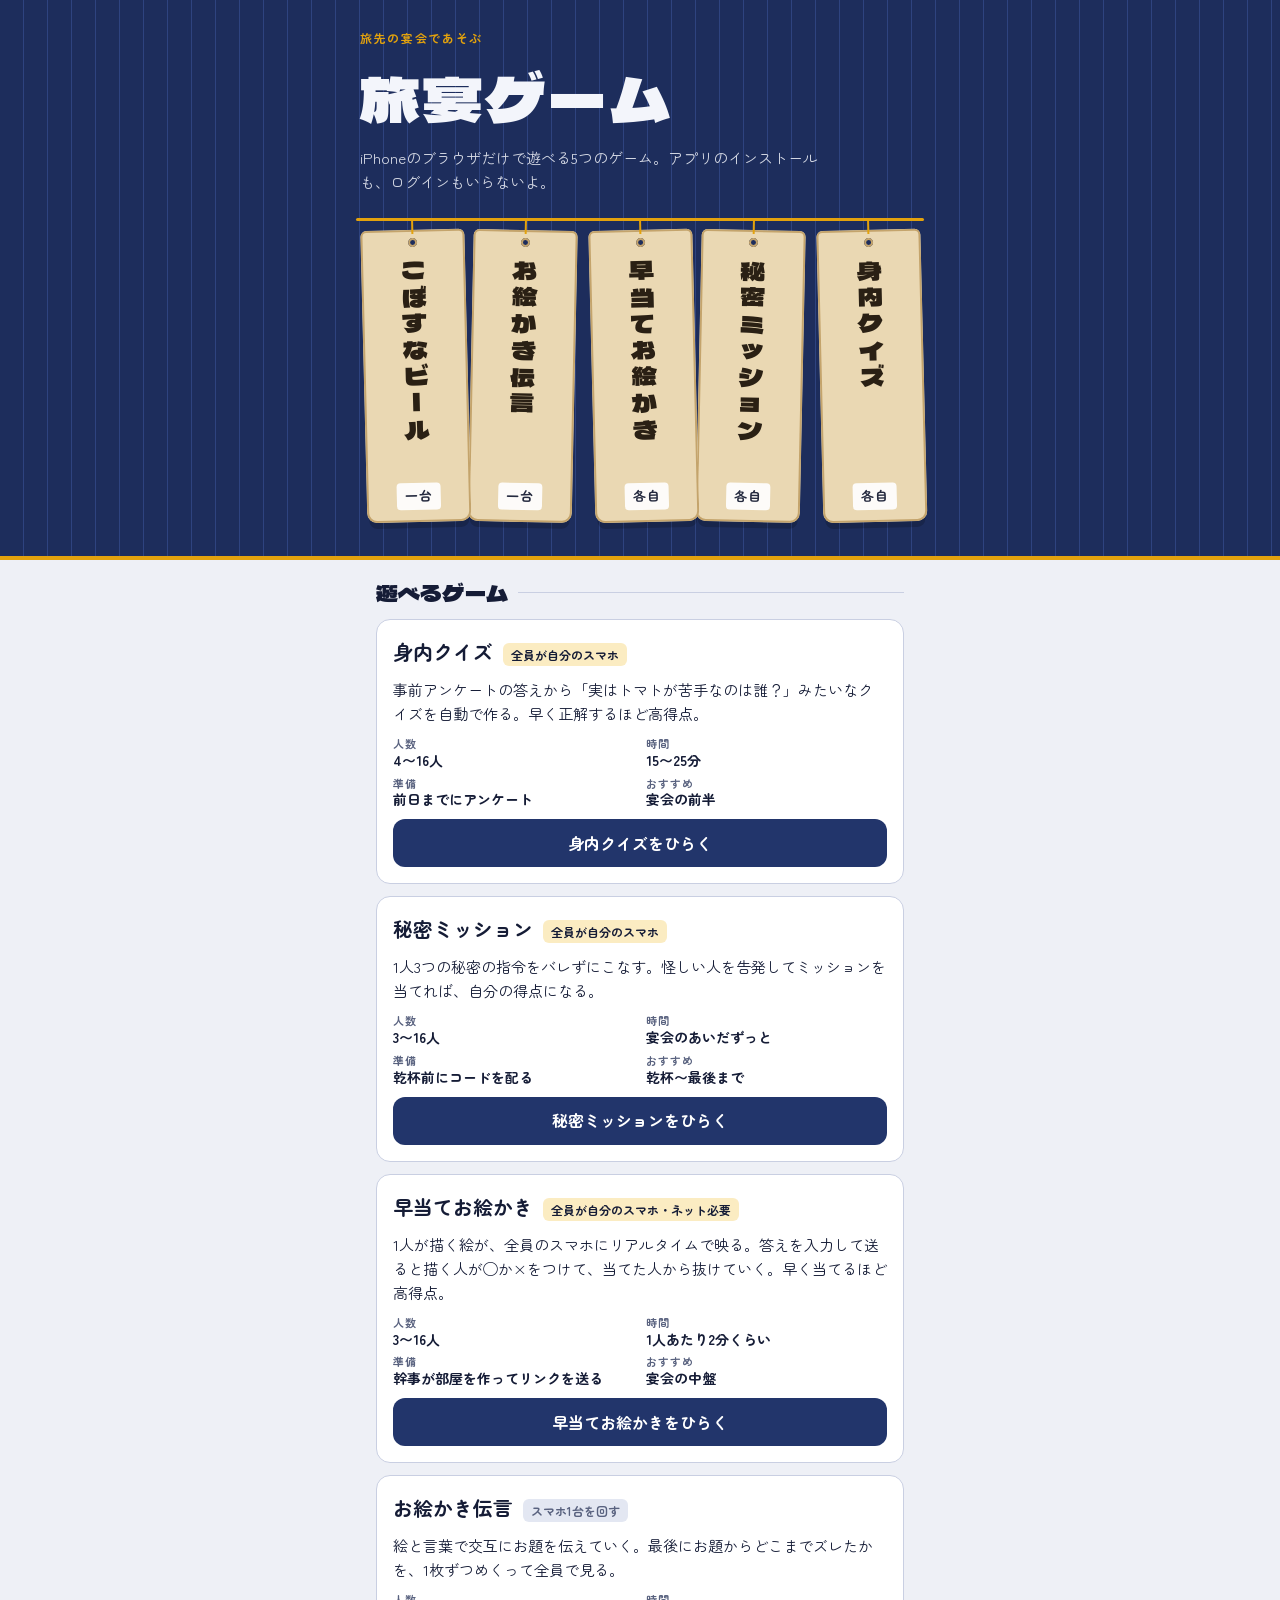
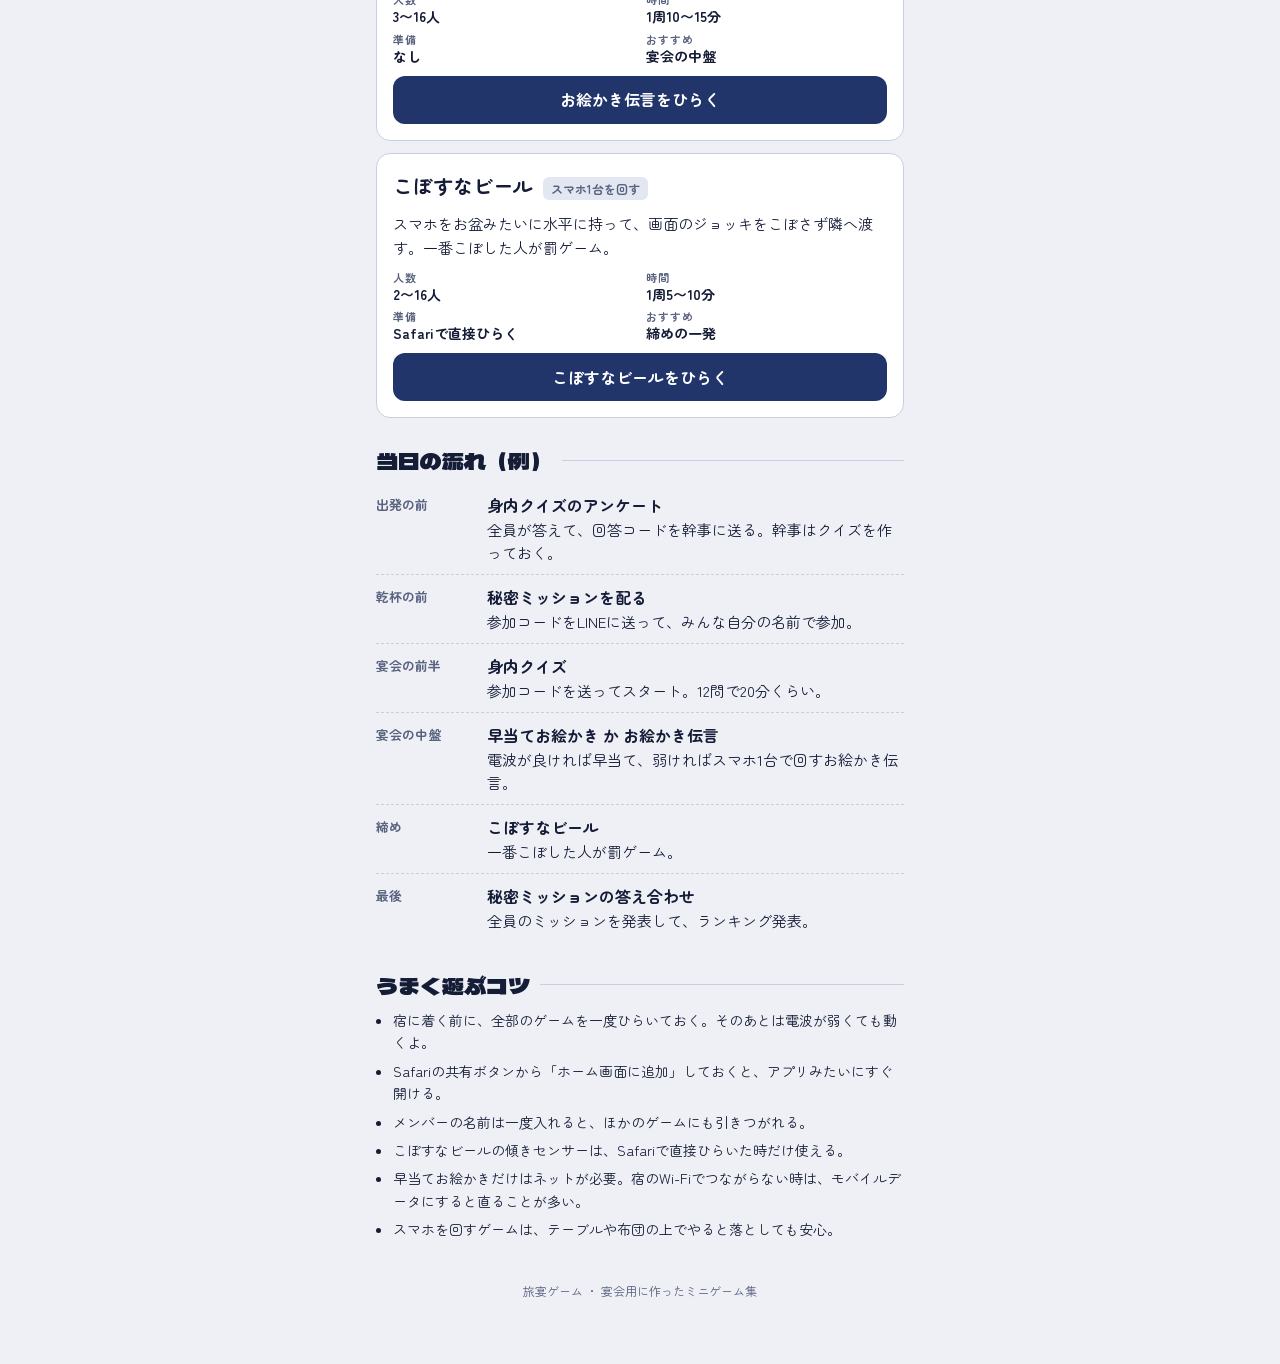
==== index.html @ b851394b "旅宴ゲーム 旅先の宴会で遊ぶ、iPhoneのブラウザだけで動く5つのゲーム。  Co-Authored-By: Claude Opus 5.5 <noreply@anthropic.com> Clau" ====
<!doctype html>
<html lang="ja">
<head>
<meta charset="utf-8">
<meta name="viewport" content="width=device-width,initial-scale=1,viewport-fit=cover">
<meta name="apple-mobile-web-app-capable" content="yes">
<meta name="apple-mobile-web-app-title" content="旅宴ゲーム">
<meta name="theme-color" content="#1d2d5c">
<title>旅宴ゲーム</title>
<meta name="claude:viewport-fit-sides" content="cover">
<link rel="preconnect" href="https://fonts.googleapis.com">
<link rel="preconnect" href="https://fonts.gstatic.com" crossorigin>
<link rel="stylesheet" href="https://fonts.googleapis.com/css2?family=Dela+Gothic+One&family=Zen+Maru+Gothic:wght@500;700&display=swap">
<style>
/* 旅宴ゲーム 共通スタイル
   旅館の夜：藍の浴衣 × 生ビールの金 × 木札。
   レイアウト：上に細いヘッダー、中央にゲーム、下に親指で押せる大きな操作ボタン */
:root{
  --bg:#eef0f6;
  --surface:#ffffff;
  --surface-2:#e3e7f2;
  --fg:#151c36;
  --muted:#59627f;
  --line:#c9cfe2;
  --ai:#22356b;
  --on-ai:#ffffff;
  --gold:#e3a20d;
  --gold-soft:#fbecc2;
  --on-gold:#2b1d00;
  --wood:#ead8b3;
  --wood-edge:#c4a46c;
  --on-wood:#2a2014;
  --primary:#22356b;
  --on-primary:#ffffff;
  --good:#17804f;
  --good-soft:#d9f2e5;
  --bad:#c3352b;
  --bad-soft:#fbe1de;
  --head-bg:#1d2d5c;
  --head-fg:#f3f5fb;
  --scrim:rgba(13,20,48,.55);
  --paper:#ffffff;
  --shadow:0 1px 2px rgba(21,28,54,.08),0 8px 24px rgba(21,28,54,.08);
  --f-display:"Dela Gothic One","Hiragino Maru Gothic ProN","Hiragino Sans","Noto Sans JP","Noto Sans CJK JP",sans-serif;
  --f-body:"Hiragino Maru Gothic ProN","Zen Maru Gothic","Hiragino Sans","Noto Sans JP","Noto Sans CJK JP",system-ui,sans-serif;
  --r:14px;
}
@media (prefers-color-scheme: dark){
  :root:not([data-theme="light"]){
    --bg:#0d1430;--surface:#162047;--surface-2:#1f2b5a;--fg:#eef1fb;--muted:#a2abc9;--line:#2e3c74;
    --ai:#9db1f0;--on-ai:#0b1230;--gold:#f4bb2a;--gold-soft:#3b300f;--on-gold:#1f1500;
    --wood:#3d3323;--wood-edge:#6a5534;--on-wood:#f4e7cc;--primary:#9db1f0;--on-primary:#0b1230;
    --good:#43c98e;--good-soft:#123a2a;--bad:#ff7466;--bad-soft:#47201d;--head-bg:#0a1026;--head-fg:#eef1fb;
    --scrim:rgba(0,0,0,.6);--paper:#ffffff;--shadow:none;color-scheme:dark;
  }
}
:root[data-theme="dark"]{
  --bg:#0d1430;--surface:#162047;--surface-2:#1f2b5a;--fg:#eef1fb;--muted:#a2abc9;--line:#2e3c74;
  --ai:#9db1f0;--on-ai:#0b1230;--gold:#f4bb2a;--gold-soft:#3b300f;--on-gold:#1f1500;
  --wood:#3d3323;--wood-edge:#6a5534;--on-wood:#f4e7cc;--primary:#9db1f0;--on-primary:#0b1230;
  --good:#43c98e;--good-soft:#123a2a;--bad:#ff7466;--bad-soft:#47201d;--head-bg:#0a1026;--head-fg:#eef1fb;
  --scrim:rgba(0,0,0,.6);--paper:#ffffff;--shadow:none;color-scheme:dark;
}
*,*::before,*::after{box-sizing:border-box}
html{height:100%;padding-top:env(safe-area-inset-top,0px);padding-bottom:env(safe-area-inset-bottom,0px);-webkit-text-size-adjust:100%}
body{margin:0;min-height:100%;background:var(--bg);color:var(--fg);font-family:var(--f-body);font-size:16px;line-height:1.6;-webkit-tap-highlight-color:transparent}
body::before{content:"";position:fixed;inset:0 0 auto;height:env(safe-area-inset-top,0px);z-index:30;background:var(--head-bg)}
[hidden]{display:none!important}
img{max-width:100%}
button,input,select,textarea{font:inherit;color:inherit}
button{cursor:pointer;touch-action:manipulation}
:focus-visible{outline:3px solid var(--gold);outline-offset:2px}

/* ヘッダー */
.bar{position:sticky;top:env(safe-area-inset-top,0px);z-index:20;display:flex;align-items:center;gap:8px;min-height:52px;background:var(--head-bg);color:var(--head-fg);padding-left:max(12px,env(safe-area-inset-left,0px));padding-right:max(12px,env(safe-area-inset-right,0px));border-bottom:3px solid var(--gold)}
.bar-title{flex:1;margin:0;font-family:var(--f-display);font-weight:400;font-size:19px;letter-spacing:.04em;line-height:1.2;text-align:center;white-space:nowrap;overflow:hidden;text-overflow:ellipsis}
.bar-back,.bar-btn{flex:0 0 auto;min-width:64px;min-height:36px;display:inline-flex;align-items:center;justify-content:center;padding:4px 10px;border-radius:999px;border:1px solid rgba(255,255,255,.28);background:transparent;color:var(--head-fg);font-size:13px;text-decoration:none}
.bar-back::before{content:"";width:8px;height:8px;border-left:2px solid currentColor;border-bottom:2px solid currentColor;transform:rotate(45deg);margin-right:6px}

/* 本体 */
.wrap{max-width:560px;margin:0 auto;padding-left:max(16px,env(safe-area-inset-left,0px));padding-right:max(16px,env(safe-area-inset-right,0px));padding-block:18px 40px}
.screen{display:flex;flex-direction:column;gap:16px}
.fill-app{height:100%;display:flex;flex-direction:column}
.fill-app .wrap{flex:1;min-height:0;width:100%;display:flex;flex-direction:column}
.fill-app .screen.fill{flex:1;min-height:0}

.eyebrow{margin:0;font-size:12px;letter-spacing:.14em;color:var(--muted);font-weight:700}
.h2{margin:0;font-family:var(--f-display);font-weight:400;font-size:24px;line-height:1.3;text-wrap:balance}
.h3{margin:0;font-size:17px;font-weight:700;line-height:1.4}
.lead{margin:0;color:var(--muted);font-size:15px}
.muted{color:var(--muted)}
.small{font-size:13px}
.center{text-align:center}
.num{font-variant-numeric:tabular-nums}
.stack{display:flex;flex-direction:column;gap:10px}
.row{display:flex;gap:10px;align-items:center;flex-wrap:wrap}
.row > *{min-width:0}
.spacer{flex:1}

.panel{background:var(--surface);border:1px solid var(--line);border-radius:var(--r);padding:16px;display:flex;flex-direction:column;gap:12px}
.panel-title{margin:0;font-size:14px;font-weight:700;color:var(--muted);letter-spacing:.06em}

/* ボタン */
.btn{display:inline-flex;align-items:center;justify-content:center;gap:8px;min-height:48px;padding:10px 18px;border-radius:12px;border:1px solid var(--line);background:var(--surface);color:var(--fg);font-weight:700;font-size:16px;line-height:1.3;text-align:center;text-decoration:none;user-select:none;-webkit-user-select:none;transition:transform .08s ease,filter .15s ease}
.btn:active{transform:scale(.98)}
.btn:disabled{opacity:.45;pointer-events:none}
.btn.primary{background:var(--primary);color:var(--on-primary);border-color:transparent}
.btn.gold{background:var(--gold);color:var(--on-gold);border-color:transparent}
.btn.danger{background:var(--bad);color:#fff;border-color:transparent}
.btn.ghost{background:transparent}
.btn.big{width:100%;min-height:60px;font-size:18px;border-radius:16px}
.btn.wide{width:100%}
.btn.sm{min-height:36px;padding:6px 12px;font-size:14px;border-radius:10px}
.actions{display:flex;flex-direction:column;gap:10px}

/* 入力 */
.field{display:flex;flex-direction:column;gap:6px}
.field > label,.label{font-size:14px;font-weight:700}
.input,.textarea{width:100%;min-height:48px;padding:10px 12px;border-radius:12px;border:1px solid var(--line);background:var(--surface);font-size:17px;line-height:1.5}
.textarea{min-height:110px;resize:vertical;font-size:15px;word-break:break-all}
.input:focus,.textarea:focus{border-color:var(--ai);outline:none;box-shadow:0 0 0 3px color-mix(in srgb,var(--ai) 25%,transparent)}
.hint{margin:0;font-size:13px;color:var(--muted)}

/* セグメント */
.seg{display:flex;flex-wrap:wrap;gap:6px}
.seg button{flex:1 1 auto;min-height:42px;padding:6px 12px;border-radius:10px;border:1px solid var(--line);background:var(--surface);font-size:15px;font-weight:700;color:var(--muted)}
.seg button[aria-pressed="true"]{background:var(--ai);border-color:var(--ai);color:var(--on-ai)}

/* 人数ステッパー */
.stepper{display:inline-flex;align-items:center;border:1px solid var(--line);border-radius:12px;overflow:hidden;background:var(--surface)}
.stepper button{width:48px;height:44px;border:0;background:transparent;font-size:22px;font-weight:700}
.stepper output{min-width:56px;text-align:center;font-size:20px;font-weight:700;font-variant-numeric:tabular-nums}
.names{display:grid;grid-template-columns:repeat(2,minmax(0,1fr));gap:8px}
.name-in{min-width:0;display:flex;align-items:center;gap:6px;border:1px solid var(--line);border-radius:10px;background:var(--surface);padding-left:10px}
.name-in span{font-size:12px;color:var(--muted);font-variant-numeric:tabular-nums;min-width:1.4em}
.name-in input{flex:1;min-width:0;width:100%;border:0;background:transparent;min-height:42px;font-size:16px;padding:4px 8px 4px 0}
.name-in input:focus{outline:none}
.name-in:focus-within{border-color:var(--ai)}

/* ピル・バッジ */
.pill{display:inline-flex;align-items:center;gap:6px;padding:4px 12px;border-radius:999px;background:var(--surface-2);font-size:14px;font-weight:700;font-variant-numeric:tabular-nums}
.pill.gold{background:var(--gold);color:var(--on-gold)}
.pill.warn{background:var(--bad);color:#fff}
.tag{display:inline-block;padding:2px 8px;border-radius:6px;background:var(--gold-soft);color:var(--fg);font-size:12px;font-weight:700}

/* 大きな名前表示 */
.big-name{font-family:var(--f-display);font-weight:400;font-size:clamp(34px,11vw,52px);line-height:1.2;text-align:center;word-break:break-all;margin:0}

/* モーダル */
.modal{position:fixed;inset:0;z-index:50;background:var(--scrim);display:flex;align-items:flex-end;justify-content:center;padding:16px;padding-bottom:max(16px,env(safe-area-inset-bottom,0px))}
.modal-card{width:100%;max-width:520px;max-height:85vh;overflow:auto;background:var(--surface);color:var(--fg);border-radius:18px;padding:20px;display:flex;flex-direction:column;gap:14px;animation:rise .18s ease-out}
.modal-msg{margin:0;font-size:17px;line-height:1.6;white-space:pre-wrap}
.modal-actions{display:flex;gap:10px}
.modal-actions .btn{flex:1}
.rules h3{margin:8px 0 0;font-size:16px}
.rules p,.rules ul,.rules ol{margin:0;font-size:15px}
.rules ul,.rules ol{padding-left:1.3em}
.rules li+li{margin-top:4px}
@keyframes rise{from{transform:translateY(16px);opacity:.4}to{transform:none;opacity:1}}

/* トースト */
.toast{position:fixed;left:50%;bottom:calc(20px + env(safe-area-inset-bottom,0px));transform:translate(-50%,20px);z-index:60;max-width:calc(100% - 32px);padding:10px 16px;border-radius:12px;background:var(--fg);color:var(--bg);font-size:14px;font-weight:700;opacity:0;pointer-events:none;transition:opacity .2s,transform .2s;text-align:center}
.toast.show{opacity:1;transform:translate(-50%,0)}

/* コード表示 */
.code-box{font-family:ui-monospace,Menlo,monospace;font-size:12px;line-height:1.4;min-height:84px;max-height:140px;word-break:break-all}

@media (prefers-reduced-motion: reduce){
  *,*::before,*::after{animation-duration:.01ms!important;transition-duration:.01ms!important}
}

/* トップ：店の壁に木札のお品書きが下がっている構成 */
:root{--board:#1d2d5c;--board-line:#2e437f;--string:#e3a20d}
@media (prefers-color-scheme: dark){:root:not([data-theme="light"]){--board:#0a1026;--board-line:#1c2a5a;--string:#f4bb2a}}
:root[data-theme="dark"]{--board:#0a1026;--board-line:#1c2a5a;--string:#f4bb2a}
.m0{margin:0}
.board{background:var(--board);color:var(--head-fg);padding-left:max(16px,env(safe-area-inset-left,0px));padding-right:max(16px,env(safe-area-inset-right,0px));padding-block:28px 34px;border-bottom:4px solid var(--gold);background-image:repeating-linear-gradient(90deg,transparent 0 23px,var(--board-line) 23px 24px)}
.board-inner{max-width:560px;margin:0 auto;display:flex;flex-direction:column;gap:18px}
.board .eyebrow{color:var(--gold);margin:0}
.title{margin:0;font-family:var(--f-display);font-weight:400;font-size:clamp(40px,13vw,60px);line-height:1.05;letter-spacing:.04em}
.board .lead{color:var(--head-fg);opacity:.86;max-width:32em}
.menu{position:relative;display:flex;flex-direction:row-reverse;gap:10px;justify-content:space-between;padding-top:18px}
.menu::before{content:"";position:absolute;left:-4px;right:-4px;top:6px;height:3px;border-radius:2px;background:var(--string)}
.fuda{position:relative;flex:1 1 0;min-width:0;max-width:110px;height:292px;display:flex;flex-direction:column;align-items:center;gap:10px;padding:28px 4px 12px;border-radius:6px 6px 10px 10px;background:var(--wood);color:var(--on-wood);text-decoration:none;box-shadow:inset 0 0 0 2px var(--wood-edge),0 8px 0 -2px rgba(0,0,0,.18);transform-origin:50% -12px;transition:transform .2s ease}
.fuda::before{content:"";position:absolute;top:-12px;left:50%;width:2px;height:16px;background:var(--string);transform:translateX(-50%)}
.fuda::after{content:"";position:absolute;top:8px;left:50%;width:9px;height:9px;border-radius:50%;background:var(--board);transform:translateX(-50%);box-shadow:inset 0 0 0 2px var(--wood-edge)}
.fuda:nth-child(odd){transform:rotate(-1.4deg)}
.fuda:nth-child(even){transform:rotate(1.2deg)}
.fuda:active{transform:rotate(0) translateY(2px)}
.fuda-name{writing-mode:vertical-rl;text-orientation:mixed;font-family:var(--f-display);font-size:clamp(19px,6vw,25px);line-height:1;letter-spacing:.06em;flex:1;min-height:0;white-space:nowrap}
.fuda-price{flex:0 0 auto;font-size:13px;font-weight:700;letter-spacing:.1em;padding:3px 8px;border-radius:4px;background:var(--surface);color:var(--fg);opacity:.92;white-space:nowrap}
@media (prefers-reduced-motion: reduce){.fuda{transform:none!important}}

.sec{margin:0;font-family:var(--f-display);font-weight:400;font-size:22px;line-height:1.3;display:flex;align-items:center;gap:10px}
.sec::after{content:"";flex:1;height:1px;background:var(--line)}
.games{display:flex;flex-direction:column;gap:12px}
.game{background:var(--surface);border:1px solid var(--line);border-radius:var(--r);padding:16px;display:flex;flex-direction:column;gap:10px}
.game-top{display:flex;align-items:baseline;gap:10px;flex-wrap:wrap}
.game h3{margin:0;font-size:20px;font-weight:700}
.game p{margin:0;font-size:15px;line-height:1.6}
.metas{display:grid;grid-template-columns:repeat(2,minmax(0,1fr));gap:6px 12px;margin:0}
.metas div{display:flex;flex-direction:column;line-height:1.35;min-width:0}
.metas dt{font-size:11px;color:var(--muted);font-weight:700;letter-spacing:.08em}
.metas dd{margin:0;font-size:14px;font-weight:700}
.kind{font-size:12px;font-weight:700;padding:2px 8px;border-radius:6px;background:var(--surface-2);color:var(--muted)}
.kind.each{background:var(--gold-soft);color:var(--fg)}
.flow{list-style:none;margin:0;padding:0;display:flex;flex-direction:column}
.flow li{display:grid;grid-template-columns:6.2em minmax(0,1fr);gap:12px;padding:10px 0;border-bottom:1px dashed var(--line)}
.flow li:last-child{border-bottom:0}
.flow .when{font-size:13px;font-weight:700;color:var(--muted);padding-top:2px}
.flow .what{font-size:15px;line-height:1.55}
.flow .what b{display:block;font-size:16px}
.tips{margin:0;padding-left:1.2em;display:flex;flex-direction:column;gap:6px;font-size:14px;line-height:1.6}
.foot{text-align:center;color:var(--muted);font-size:12px;padding-bottom:12px}
</style>
<style data-gh>body::before{background:var(--board)}</style>
</head>
<body>
<header class="board">
  <div class="board-inner">
    <p class="eyebrow">旅先の宴会であそぶ</p>
    <h1 class="title">旅宴ゲーム</h1>
    <p class="lead m0">iPhoneのブラウザだけで遊べる5つのゲーム。アプリのインストールも、ログインもいらないよ。</p>
    <nav class="menu" aria-label="ゲームのお品書き">
      <a class="fuda" href="quiz.html"><span class="fuda-name">身内クイズ</span><span class="fuda-price">各自</span></a>
      <a class="fuda" href="mission.html"><span class="fuda-name">秘密ミッション</span><span class="fuda-price">各自</span></a>
      <a class="fuda" href="hayaate.html"><span class="fuda-name">早当てお絵かき</span><span class="fuda-price">各自</span></a>
      <a class="fuda" href="oekaki.html"><span class="fuda-name">お絵かき伝言</span><span class="fuda-price">一台</span></a>
      <a class="fuda" href="beer.html"><span class="fuda-name">こぼすなビール</span><span class="fuda-price">一台</span></a>
    </nav>
  </div>
</header>

<main class="wrap">
  <div class="screen" style="gap:28px">
    <section class="stack" style="gap:12px" aria-labelledby="h-games">
      <h2 class="sec" id="h-games">遊べるゲーム</h2>
      <div class="games">
        <article class="game">
          <div class="game-top"><h3>身内クイズ</h3><span class="kind each">全員が自分のスマホ</span></div>
          <p>事前アンケートの答えから「実はトマトが苦手なのは誰？」みたいなクイズを自動で作る。早く正解するほど高得点。</p>
          <dl class="metas"><div><dt>人数</dt><dd>4〜16人</dd></div><div><dt>時間</dt><dd>15〜25分</dd></div><div><dt>準備</dt><dd>前日までにアンケート</dd></div><div><dt>おすすめ</dt><dd>宴会の前半</dd></div></dl>
          <a class="btn primary" href="quiz.html">身内クイズをひらく</a>
        </article>
        <article class="game">
          <div class="game-top"><h3>秘密ミッション</h3><span class="kind each">全員が自分のスマホ</span></div>
          <p>1人3つの秘密の指令をバレずにこなす。怪しい人を告発してミッションを当てれば、自分の得点になる。</p>
          <dl class="metas"><div><dt>人数</dt><dd>3〜16人</dd></div><div><dt>時間</dt><dd>宴会のあいだずっと</dd></div><div><dt>準備</dt><dd>乾杯前にコードを配る</dd></div><div><dt>おすすめ</dt><dd>乾杯〜最後まで</dd></div></dl>
          <a class="btn primary" href="mission.html">秘密ミッションをひらく</a>
        </article>
        <article class="game">
          <div class="game-top"><h3>早当てお絵かき</h3><span class="kind each">全員が自分のスマホ・ネット必要</span></div>
          <p>1人が描く絵が、全員のスマホにリアルタイムで映る。答えを入力して送ると描く人が◯か×をつけて、当てた人から抜けていく。早く当てるほど高得点。</p>
          <dl class="metas"><div><dt>人数</dt><dd>3〜16人</dd></div><div><dt>時間</dt><dd>1人あたり2分くらい</dd></div><div><dt>準備</dt><dd>幹事が部屋を作ってリンクを送る</dd></div><div><dt>おすすめ</dt><dd>宴会の中盤</dd></div></dl>
          <a class="btn primary" href="hayaate.html">早当てお絵かきをひらく</a>
        </article>
        <article class="game">
          <div class="game-top"><h3>お絵かき伝言</h3><span class="kind">スマホ1台を回す</span></div>
          <p>絵と言葉で交互にお題を伝えていく。最後にお題からどこまでズレたかを、1枚ずつめくって全員で見る。</p>
          <dl class="metas"><div><dt>人数</dt><dd>3〜16人</dd></div><div><dt>時間</dt><dd>1周10〜15分</dd></div><div><dt>準備</dt><dd>なし</dd></div><div><dt>おすすめ</dt><dd>宴会の中盤</dd></div></dl>
          <a class="btn primary" href="oekaki.html">お絵かき伝言をひらく</a>
        </article>
        <article class="game">
          <div class="game-top"><h3>こぼすなビール</h3><span class="kind">スマホ1台を回す</span></div>
          <p>スマホをお盆みたいに水平に持って、画面のジョッキをこぼさず隣へ渡す。一番こぼした人が罰ゲーム。</p>
          <dl class="metas"><div><dt>人数</dt><dd>2〜16人</dd></div><div><dt>時間</dt><dd>1周5〜10分</dd></div><div><dt>準備</dt><dd>Safariで直接ひらく</dd></div><div><dt>おすすめ</dt><dd>締めの一発</dd></div></dl>
          <a class="btn primary" href="beer.html">こぼすなビールをひらく</a>
        </article>
      </div>
    </section>

    <section class="stack" style="gap:8px" aria-labelledby="h-flow">
      <h2 class="sec" id="h-flow">当日の流れ（例）</h2>
      <ol class="flow">
        <li><span class="when">出発の前</span><span class="what"><b>身内クイズのアンケート</b>全員が答えて、回答コードを幹事に送る。幹事はクイズを作っておく。</span></li>
        <li><span class="when">乾杯の前</span><span class="what"><b>秘密ミッションを配る</b>参加コードをLINEに送って、みんな自分の名前で参加。</span></li>
        <li><span class="when">宴会の前半</span><span class="what"><b>身内クイズ</b>参加コードを送ってスタート。12問で20分くらい。</span></li>
        <li><span class="when">宴会の中盤</span><span class="what"><b>早当てお絵かき か お絵かき伝言</b>電波が良ければ早当て、弱ければスマホ1台で回すお絵かき伝言。</span></li>
        <li><span class="when">締め</span><span class="what"><b>こぼすなビール</b>一番こぼした人が罰ゲーム。</span></li>
        <li><span class="when">最後</span><span class="what"><b>秘密ミッションの答え合わせ</b>全員のミッションを発表して、ランキング発表。</span></li>
      </ol>
    </section>

    <section class="stack" style="gap:10px" aria-labelledby="h-tips">
      <h2 class="sec" id="h-tips">うまく遊ぶコツ</h2>
      <ul class="tips">
        <li>宿に着く前に、全部のゲームを一度ひらいておく。そのあとは電波が弱くても動くよ。</li>
        <li>Safariの共有ボタンから「ホーム画面に追加」しておくと、アプリみたいにすぐ開ける。</li>
        <li>メンバーの名前は一度入れると、ほかのゲームにも引きつがれる。</li>
        <li>こぼすなビールの傾きセンサーは、Safariで直接ひらいた時だけ使える。</li>
        <li>早当てお絵かきだけはネットが必要。宿のWi-Fiでつながらない時は、モバイルデータにすると直ることが多い。</li>
        <li>スマホを回すゲームは、テーブルや布団の上でやると落としても安心。</li>
      </ul>
    </section>
    <p class="foot">旅宴ゲーム ・ 宴会用に作ったミニゲーム集</p>
  </div>
</main>
<script>
/* 旅宴ゲーム 共通スクリプト（ネット不要で動く部品だけ） */
const $ = (s, r = document) => r.querySelector(s);
const $$ = (s, r = document) => [...r.querySelectorAll(s)];

function h(tag, props, ...kids) {
  const e = document.createElement(tag);
  for (const [k, v] of Object.entries(props || {})) {
    if (v == null || v === false) continue;
    if (k === 'class') e.className = v;
    else if (k === 'text') e.textContent = v;
    else if (k === 'html') e.innerHTML = v;
    else if (k.startsWith('on') && typeof v === 'function') e.addEventListener(k.slice(2), v);
    else if (k === 'style') e.style.cssText = v;
    else e.setAttribute(k, v === true ? '' : v);
  }
  for (const kid of kids.flat(Infinity)) {
    if (kid == null || kid === false) continue;
    e.append(kid.nodeType ? kid : document.createTextNode(String(kid)));
  }
  return e;
}

/* 端末内の保存（使えない環境でも落ちない） */
const store = {
  get(k, d) { try { const v = localStorage.getItem(k); return v == null ? d : JSON.parse(v); } catch (e) { return d; } },
  set(k, v) { try { localStorage.setItem(k, JSON.stringify(v)); return true; } catch (e) { return false; } },
  del(k) { try { localStorage.removeItem(k); } catch (e) {} }
};

/* 合言葉から毎回同じ乱数を作る */
function hashStr(str) {
  let h1 = 1779033703, h2 = 3144134277, h3 = 1013904242, h4 = 2773480762;
  for (let i = 0, k; i < str.length; i++) {
    k = str.charCodeAt(i);
    h1 = h2 ^ Math.imul(h1 ^ k, 597399067);
    h2 = h3 ^ Math.imul(h2 ^ k, 2869860233);
    h3 = h4 ^ Math.imul(h3 ^ k, 951274213);
    h4 = h1 ^ Math.imul(h4 ^ k, 2716044179);
  }
  h1 = Math.imul(h3 ^ (h1 >>> 18), 597399067);
  h2 = Math.imul(h4 ^ (h2 >>> 22), 2869860233);
  return ((h1 ^ h2) >>> 0);
}
function rng(seed) {
  let a = typeof seed === 'number' ? seed >>> 0 : hashStr(String(seed));
  return function () {
    a |= 0; a = (a + 0x6D2B79F5) | 0;
    let t = Math.imul(a ^ (a >>> 15), 1 | a);
    t = (t + Math.imul(t ^ (t >>> 7), 61 | t)) ^ t;
    return ((t ^ (t >>> 14)) >>> 0) / 4294967296;
  };
}
function shuffle(arr, rand = Math.random) {
  const a = arr.slice();
  for (let i = a.length - 1; i > 0; i--) { const j = Math.floor(rand() * (i + 1)); [a[i], a[j]] = [a[j], a[i]]; }
  return a;
}
function pick(arr, rand = Math.random) { return arr[Math.floor(rand() * arr.length)]; }
function randomId(len = 6) {
  const cs = 'ABCDEFGHJKLMNPQRSTUVWXYZ23456789';
  let s = '';
  const buf = new Uint32Array(len);
  (window.crypto || {}).getRandomValues ? crypto.getRandomValues(buf) : buf.forEach((_, i) => buf[i] = Math.random() * 1e9);
  for (let i = 0; i < len; i++) s += cs[buf[i] % cs.length];
  return s;
}
const clamp = (v, a, b) => Math.max(a, Math.min(b, v));

/* LINEで送れる「コード」にする（圧縮→base64url、最後に ~） */
function b64u(bytes) {
  let s = '';
  for (let i = 0; i < bytes.length; i += 0x8000) s += String.fromCharCode.apply(null, bytes.subarray(i, i + 0x8000));
  return btoa(s).replace(/\+/g, '-').replace(/\//g, '_').replace(/=+$/, '');
}
function unb64u(str) {
  str = str.replace(/-/g, '+').replace(/_/g, '/');
  while (str.length % 4) str += '=';
  const bin = atob(str);
  const b = new Uint8Array(bin.length);
  for (let i = 0; i < bin.length; i++) b[i] = bin.charCodeAt(i);
  return b;
}
async function pipeBytes(bytes, stream) {
  const s = new Blob([bytes]).stream().pipeThrough(stream);
  return new Uint8Array(await new Response(s).arrayBuffer());
}
async function encodeCode(prefix, obj) {
  const raw = new TextEncoder().encode(JSON.stringify(obj));
  if (typeof CompressionStream !== 'undefined') {
    try {
      const z = await pipeBytes(raw, new CompressionStream('deflate-raw'));
      if (z.length < raw.length) return prefix + '.z' + b64u(z) + '~';
    } catch (e) {}
  }
  return prefix + '.r' + b64u(raw) + '~';
}
/* 貼り付けた文章からコードを全部取り出す（LINEの名前や時刻が混ざってもOK） */
async function decodeCodes(text, prefix) {
  const flat = String(text || '').replace(/\s+/g, '');
  const re = new RegExp(prefix.replace(/\./g, '\\.') + '\\.([zr])([A-Za-z0-9_-]+)~', 'g');
  const out = [];
  let m;
  while ((m = re.exec(flat))) {
    try {
      let bytes = unb64u(m[2]);
      if (m[1] === 'z') {
        if (typeof DecompressionStream === 'undefined') throw new Error('old');
        bytes = await pipeBytes(bytes, new DecompressionStream('deflate-raw'));
      }
      out.push(JSON.parse(new TextDecoder().decode(bytes)));
    } catch (e) { out.push({ __error: e.message === 'old' ? 'old' : 'broken' }); }
  }
  return out;
}

/* 画面の切り替え */
function show(id) {
  $$('.screen').forEach(s => { s.hidden = s.id !== id; });
  window.scrollTo(0, 0);
}

/* トースト・確認ダイアログ（ブラウザの confirm は使わない） */
function toast(msg, ms = 2200) {
  let t = $('#toast');
  if (!t) { t = h('div', { id: 'toast', class: 'toast', role: 'status', 'aria-live': 'polite' }); document.body.append(t); }
  t.textContent = msg;
  t.classList.add('show');
  clearTimeout(t._t);
  t._t = setTimeout(() => t.classList.remove('show'), ms);
}
function ask(msg, opt = {}) {
  const { ok = 'OK', cancel = 'やめる', danger = false } = opt;
  return new Promise(res => {
    const prev = document.activeElement;
    const close = v => { dlg.remove(); if (prev && prev.focus) prev.focus(); res(v); };
    const okBtn = h('button', { class: 'btn ' + (danger ? 'danger' : 'primary'), onclick: () => close(true) }, ok);
    const dlg = h('div', { class: 'modal', role: 'dialog', 'aria-modal': 'true', onclick: e => { if (e.target === dlg && cancel) close(false); } },
      h('div', { class: 'modal-card' },
        h('p', { class: 'modal-msg' }, msg),
        h('div', { class: 'modal-actions' }, cancel ? h('button', { class: 'btn', onclick: () => close(false) }, cancel) : null, okBtn)));
    document.body.append(dlg);
    okBtn.focus();
  });
}
function sheet(title, bodyNode) {
  const dlg = h('div', { class: 'modal', role: 'dialog', 'aria-modal': 'true', 'aria-label': title, onclick: e => { if (e.target === dlg) dlg.remove(); } },
    h('div', { class: 'modal-card rules' },
      h('h2', { class: 'h2' }, title),
      bodyNode,
      h('button', { class: 'btn primary wide', onclick: () => dlg.remove() }, 'とじる')));
  document.body.append(dlg);
  $('button', dlg).focus();
}

/* コピー・共有 */
async function copyText(text, fallbackEl) {
  try {
    await navigator.clipboard.writeText(text);
    toast('コピーした！LINEに貼りつけて送ってね');
    return true;
  } catch (e) {
    if (fallbackEl) { fallbackEl.focus(); fallbackEl.select(); try { fallbackEl.setSelectionRange(0, text.length); } catch (_) {} }
    toast('自動でコピーできなかったから、文字を長押しして「コピー」してね', 3600);
    return false;
  }
}
async function shareText(text, fallbackEl) {
  if (navigator.share) {
    try { await navigator.share({ text }); return true; }
    catch (e) { if (e && e.name === 'AbortError') return false; }
  }
  return copyText(text, fallbackEl);
}

/* 効果音（最初のタップ後に鳴る） */
const Sound = (() => {
  let ctx = null;
  let on = store.get('tabi.sound', true);
  function ac() {
    if (!on) return null;
    if (!ctx) { const C = window.AudioContext || window.webkitAudioContext; if (!C) return null; try { ctx = new C(); } catch (e) { return null; } }
    if (ctx.state === 'suspended') ctx.resume();
    return ctx;
  }
  function tone(freq, dur = 0.12, type = 'sine', vol = 0.2, when = 0) {
    const c = ac(); if (!c) return;
    const o = c.createOscillator(), g = c.createGain();
    o.type = type; o.frequency.value = freq;
    const t = c.currentTime + when;
    g.gain.setValueAtTime(0.0001, t);
    g.gain.exponentialRampToValueAtTime(vol, t + 0.01);
    g.gain.exponentialRampToValueAtTime(0.0001, t + dur);
    o.connect(g).connect(c.destination);
    o.start(t); o.stop(t + dur + 0.03);
  }
  function noise(dur = 0.3, vol = 0.2, freq = 1000, when = 0) {
    const c = ac(); if (!c) return;
    const len = Math.floor(c.sampleRate * dur);
    const buf = c.createBuffer(1, len, c.sampleRate);
    const d = buf.getChannelData(0);
    for (let i = 0; i < len; i++) d[i] = (Math.random() * 2 - 1) * (1 - i / len);
    const src = c.createBufferSource(); src.buffer = buf;
    const f = c.createBiquadFilter(); f.type = 'bandpass'; f.frequency.value = freq; f.Q.value = 0.8;
    const g = c.createGain(); g.gain.value = vol;
    src.connect(f).connect(g).connect(c.destination);
    src.start(c.currentTime + when);
  }
  return {
    get on() { return on; },
    set on(v) { on = !!v; store.set('tabi.sound', on); },
    unlock() { ac(); },
    tick() { tone(880, 0.05, 'square', 0.05); },
    pop() { tone(660, 0.07, 'triangle', 0.12); },
    ding() { tone(988, 0.14, 'sine', 0.2); tone(1319, 0.28, 'sine', 0.16, 0.11); },
    buzz() { tone(150, 0.4, 'sawtooth', 0.12); },
    splash() { noise(0.28, 0.22, 800); },
    fanfare() { [523, 659, 784, 1047].forEach((f, i) => tone(f, i === 3 ? 0.5 : 0.18, 'triangle', 0.18, i * 0.12)); },
    drum(n = 18) { for (let i = 0; i < n; i++) noise(0.06, 0.08 + i * 0.008, 180 + i * 6, i * 0.07); }
  };
})();
document.addEventListener('pointerdown', () => Sound.unlock(), { once: true });

/* 画面が暗くならないようにする（使えない端末では何もしない） */
const Wake = {
  want: false, lock: null,
  async on() { this.want = true; if (this.lock && !this.lock.released) return; try { if ('wakeLock' in navigator && document.visibilityState === 'visible') this.lock = await navigator.wakeLock.request('screen'); } catch (e) {} },
  off() { this.want = false; try { this.lock && this.lock.release(); } catch (e) {} this.lock = null; }
};
document.addEventListener('visibilitychange', () => { if (document.visibilityState === 'visible' && Wake.want) Wake.on(); });

/* タイマー */
class Countdown {
  constructor(sec, onTick, onEnd) { this.total = sec; this.onTick = onTick; this.onEnd = onEnd; this.t0 = 0; this.id = 0; this.lastWhole = null; }
  start() {
    this.t0 = performance.now();
    this.stop();
    const loop = () => {
      const left = Math.max(0, this.total - (performance.now() - this.t0) / 1000);
      const whole = Math.ceil(left);
      if (whole !== this.lastWhole) { this.lastWhole = whole; this.onTick && this.onTick(whole, left); }
      if (left <= 0) { this.id = 0; this.onEnd && this.onEnd(); return; }
      this.id = requestAnimationFrame(loop);
    };
    this.id = requestAnimationFrame(loop);
    return this;
  }
  stop() { if (this.id) cancelAnimationFrame(this.id); this.id = 0; }
}

/* セグメント（選択ボタン） */
function bindSeg(el, value, onChange) {
  const btns = $$('button', el);
  const set = v => { btns.forEach(b => b.setAttribute('aria-pressed', String(b.dataset.v === String(v)))); };
  set(value);
  btns.forEach(b => b.addEventListener('click', () => { set(b.dataset.v); onChange(b.dataset.v); }));
  return set;
}

/* 参加者の入力（全ゲームで名前を共有） */
function PlayerEditor(root, opt = {}) {
  const min = opt.min || 2, max = opt.max || 16;
  let names = store.get('tabi.players', null);
  let count = names ? clamp(names.length, min, max) : (opt.def || 10);
  names = (names || []).slice(0, max);
  const out = h('output', { class: 'num', 'aria-live': 'polite' }, count);
  const grid = h('div', { class: 'names' });
  function render() {
    out.textContent = count;
    grid.textContent = '';
    for (let i = 0; i < count; i++) {
      const inp = h('input', { id: (opt.idPrefix || 'p') + i, type: 'text', maxlength: '10', placeholder: (i + 1) + '番目の人', value: names[i] || '', autocomplete: 'off', enterkeyhint: 'next', 'aria-label': (i + 1) + '人目の名前' });
      inp.addEventListener('input', () => { names[i] = inp.value.trim(); save(); });
      grid.append(h('label', { class: 'name-in' }, h('span', {}, i + 1), inp));
    }
  }
  function save() { store.set('tabi.players', names.slice(0, count)); }
  const minus = h('button', { type: 'button', 'aria-label': '1人へらす', onclick: () => { if (count > min) { count--; render(); save(); } } }, '−');
  const plus = h('button', { type: 'button', 'aria-label': '1人ふやす', onclick: () => { if (count < max) { count++; render(); save(); } } }, '+');
  root.append(
    h('div', { class: 'row' }, h('span', { class: 'label' }, '人数'), h('div', { class: 'stepper' }, minus, out, plus), h('span', { class: 'hint' }, '名前は空でもOK')),
    grid);
  render();
  return {
    get list() {
      const seen = {};
      return Array.from({ length: count }, (_, i) => {
        let n = (names[i] || '').trim() || ((i + 1) + '番目の人');
        if (seen[n]) { seen[n]++; n = n + seen[n]; } else seen[n] = 1;
        return n;
      });
    }
  };
}

/* ゲーム単体で開いた時用：オフライン対応（GitHub Pages などで有効、使えない環境では何もしない） */
try {
  if ('serviceWorker' in navigator && location.protocol === 'https:' && !/claude\.ai|claudeusercontent|anthropic/.test(location.hostname)) {
    navigator.serviceWorker.register('sw.js').catch(() => {});
  }
} catch (e) {}

/* 音のON/OFFボタン */
function bindSoundBtn(btn) {
  if (!btn) return;
  const paint = () => { btn.textContent = Sound.on ? '音あり' : '音なし'; btn.setAttribute('aria-pressed', String(Sound.on)); };
  paint();
  btn.addEventListener('click', () => { Sound.on = !Sound.on; paint(); if (Sound.on) Sound.pop(); });
}

</script>
</body>
</html>
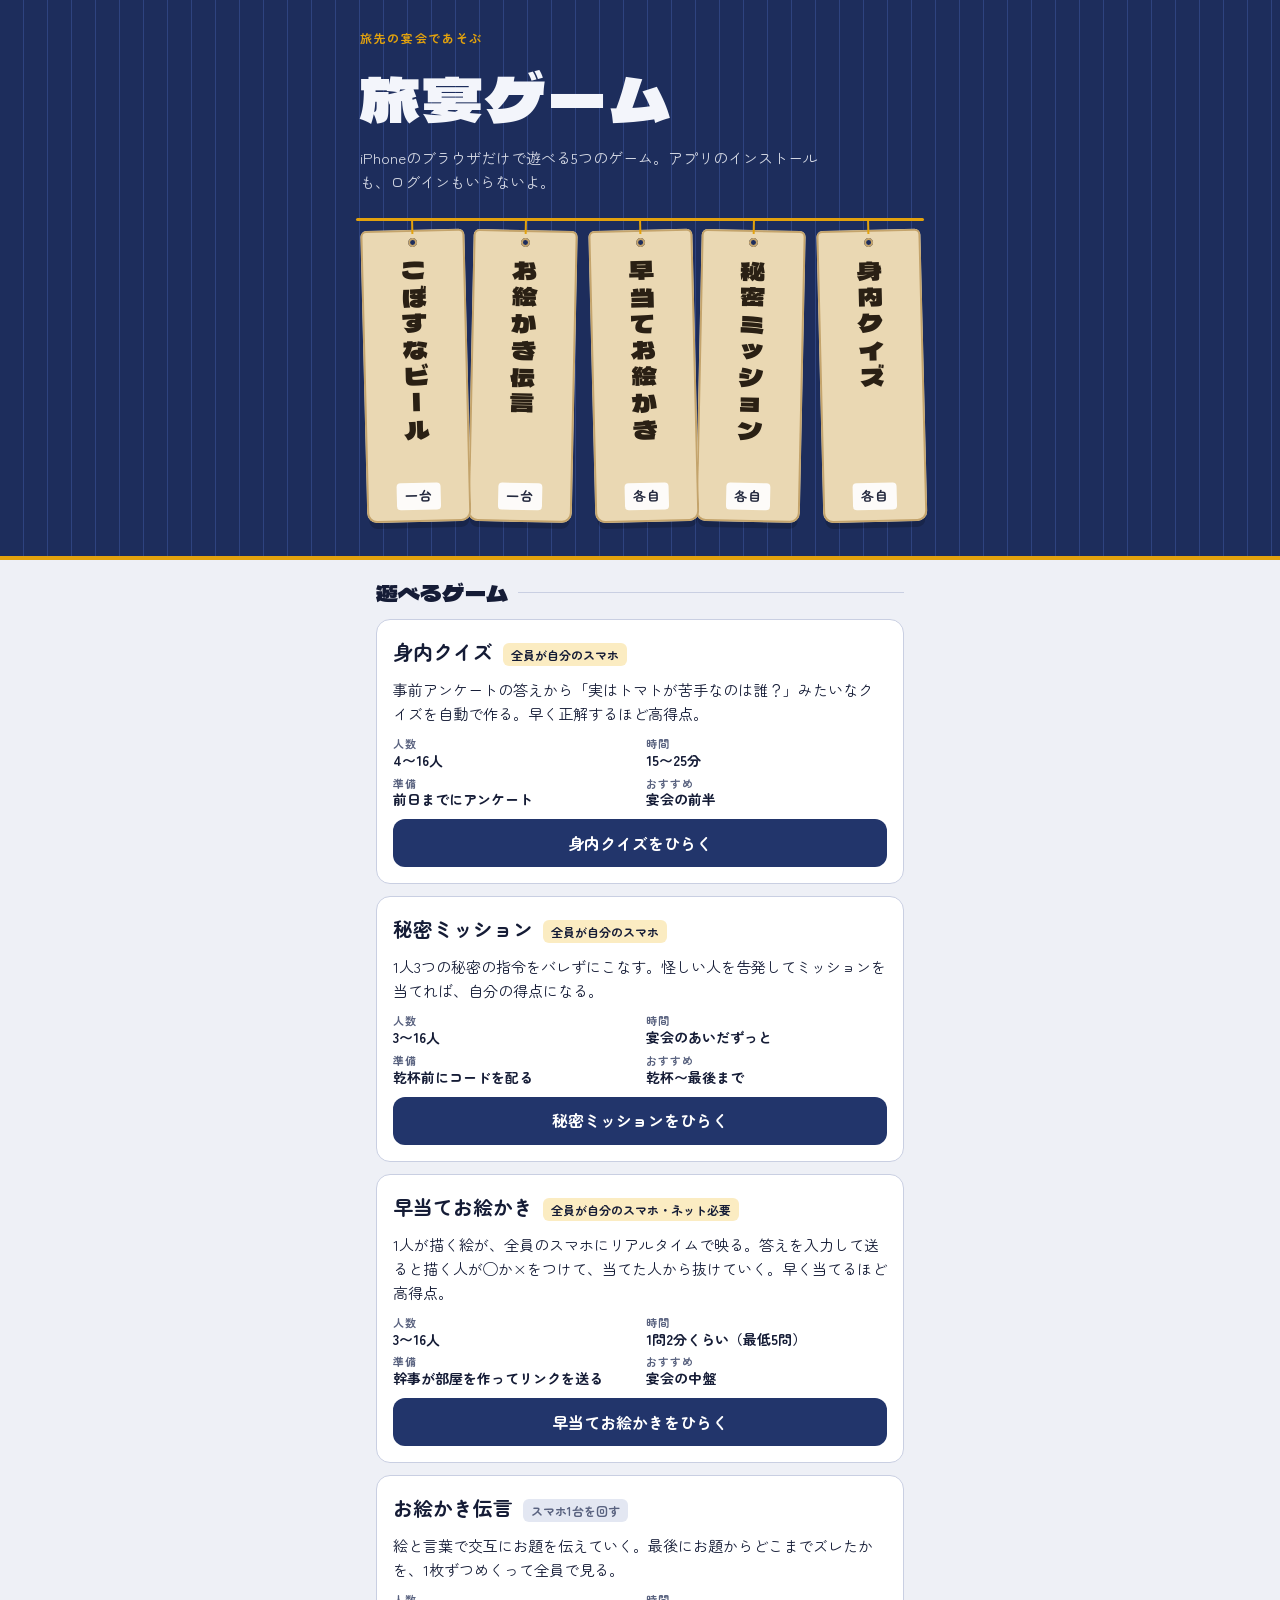
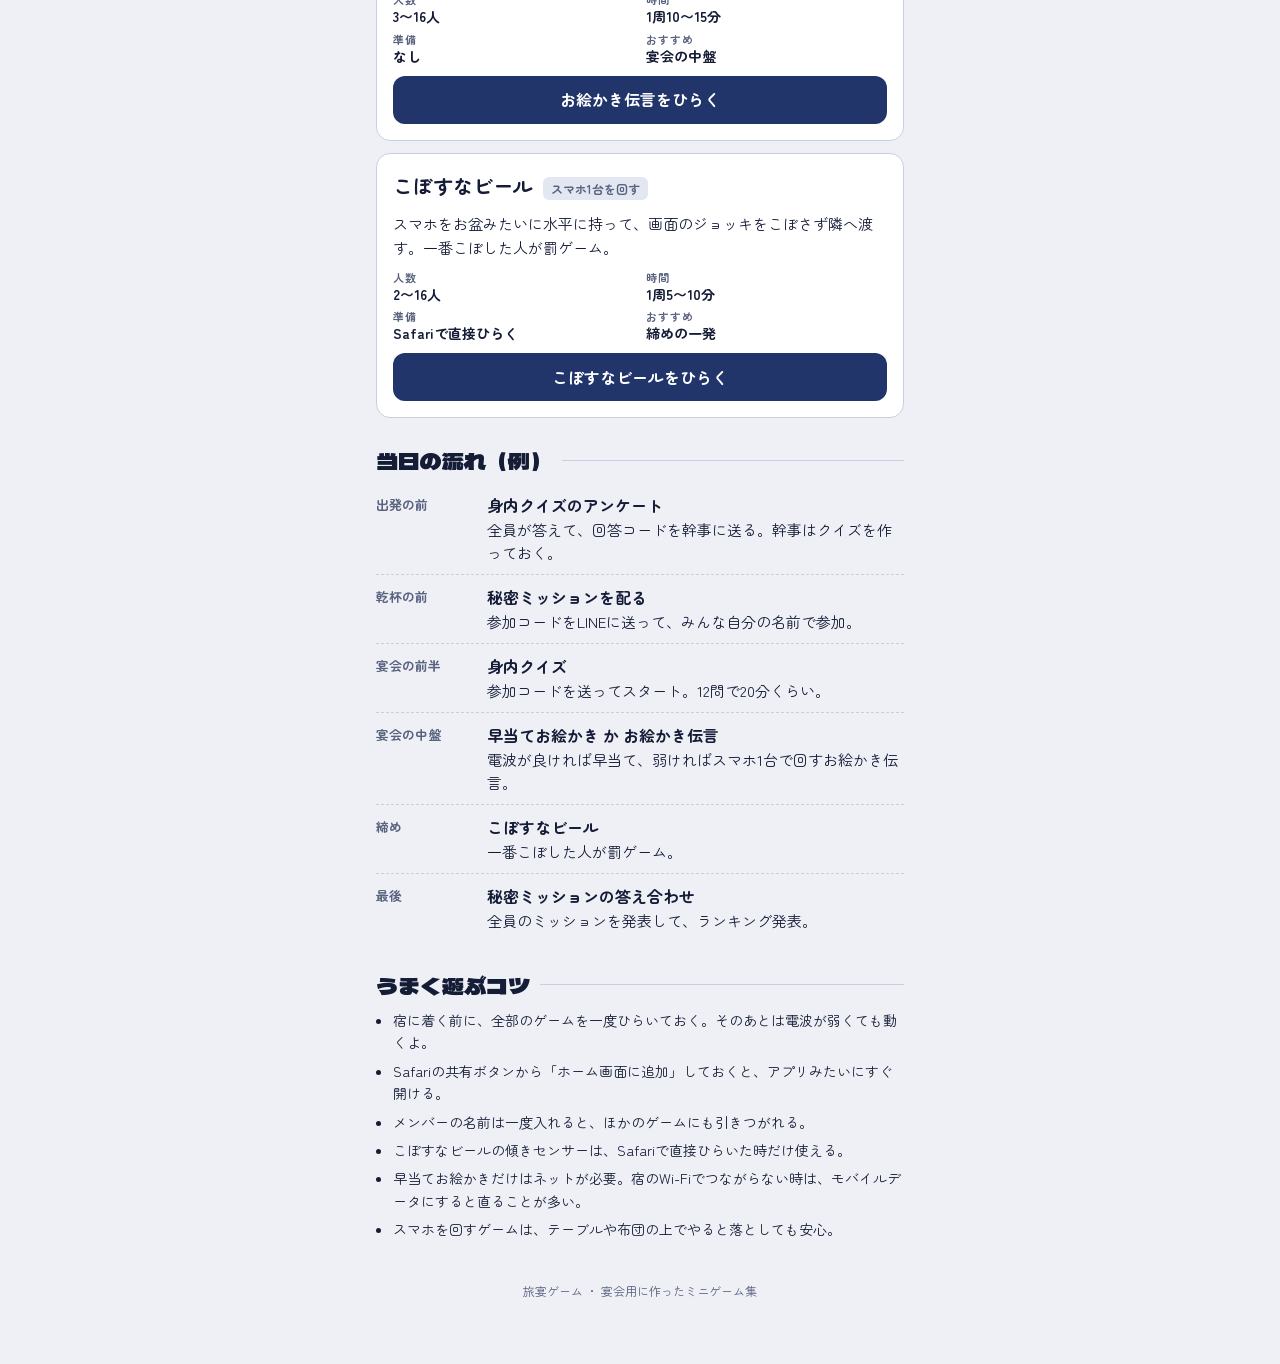
==== commit 979548b7: "早当てお絵かき：描いた人は点数なし、全員同じ回数で最低5問 Co-Authored-By: Claude Opus 5.5 <noreply@anthropic.com> Claude-Session" ====
--- a/index.html
+++ b/index.html
@@ -251,7 +251,7 @@
         <article class="game">
           <div class="game-top"><h3>早当てお絵かき</h3><span class="kind each">全員が自分のスマホ・ネット必要</span></div>
           <p>1人が描く絵が、全員のスマホにリアルタイムで映る。答えを入力して送ると描く人が◯か×をつけて、当てた人から抜けていく。早く当てるほど高得点。</p>
-          <dl class="metas"><div><dt>人数</dt><dd>3〜16人</dd></div><div><dt>時間</dt><dd>1人あたり2分くらい</dd></div><div><dt>準備</dt><dd>幹事が部屋を作ってリンクを送る</dd></div><div><dt>おすすめ</dt><dd>宴会の中盤</dd></div></dl>
+          <dl class="metas"><div><dt>人数</dt><dd>3〜16人</dd></div><div><dt>時間</dt><dd>1問2分くらい（最低5問）</dd></div><div><dt>準備</dt><dd>幹事が部屋を作ってリンクを送る</dd></div><div><dt>おすすめ</dt><dd>宴会の中盤</dd></div></dl>
           <a class="btn primary" href="hayaate.html">早当てお絵かきをひらく</a>
         </article>
         <article class="game">
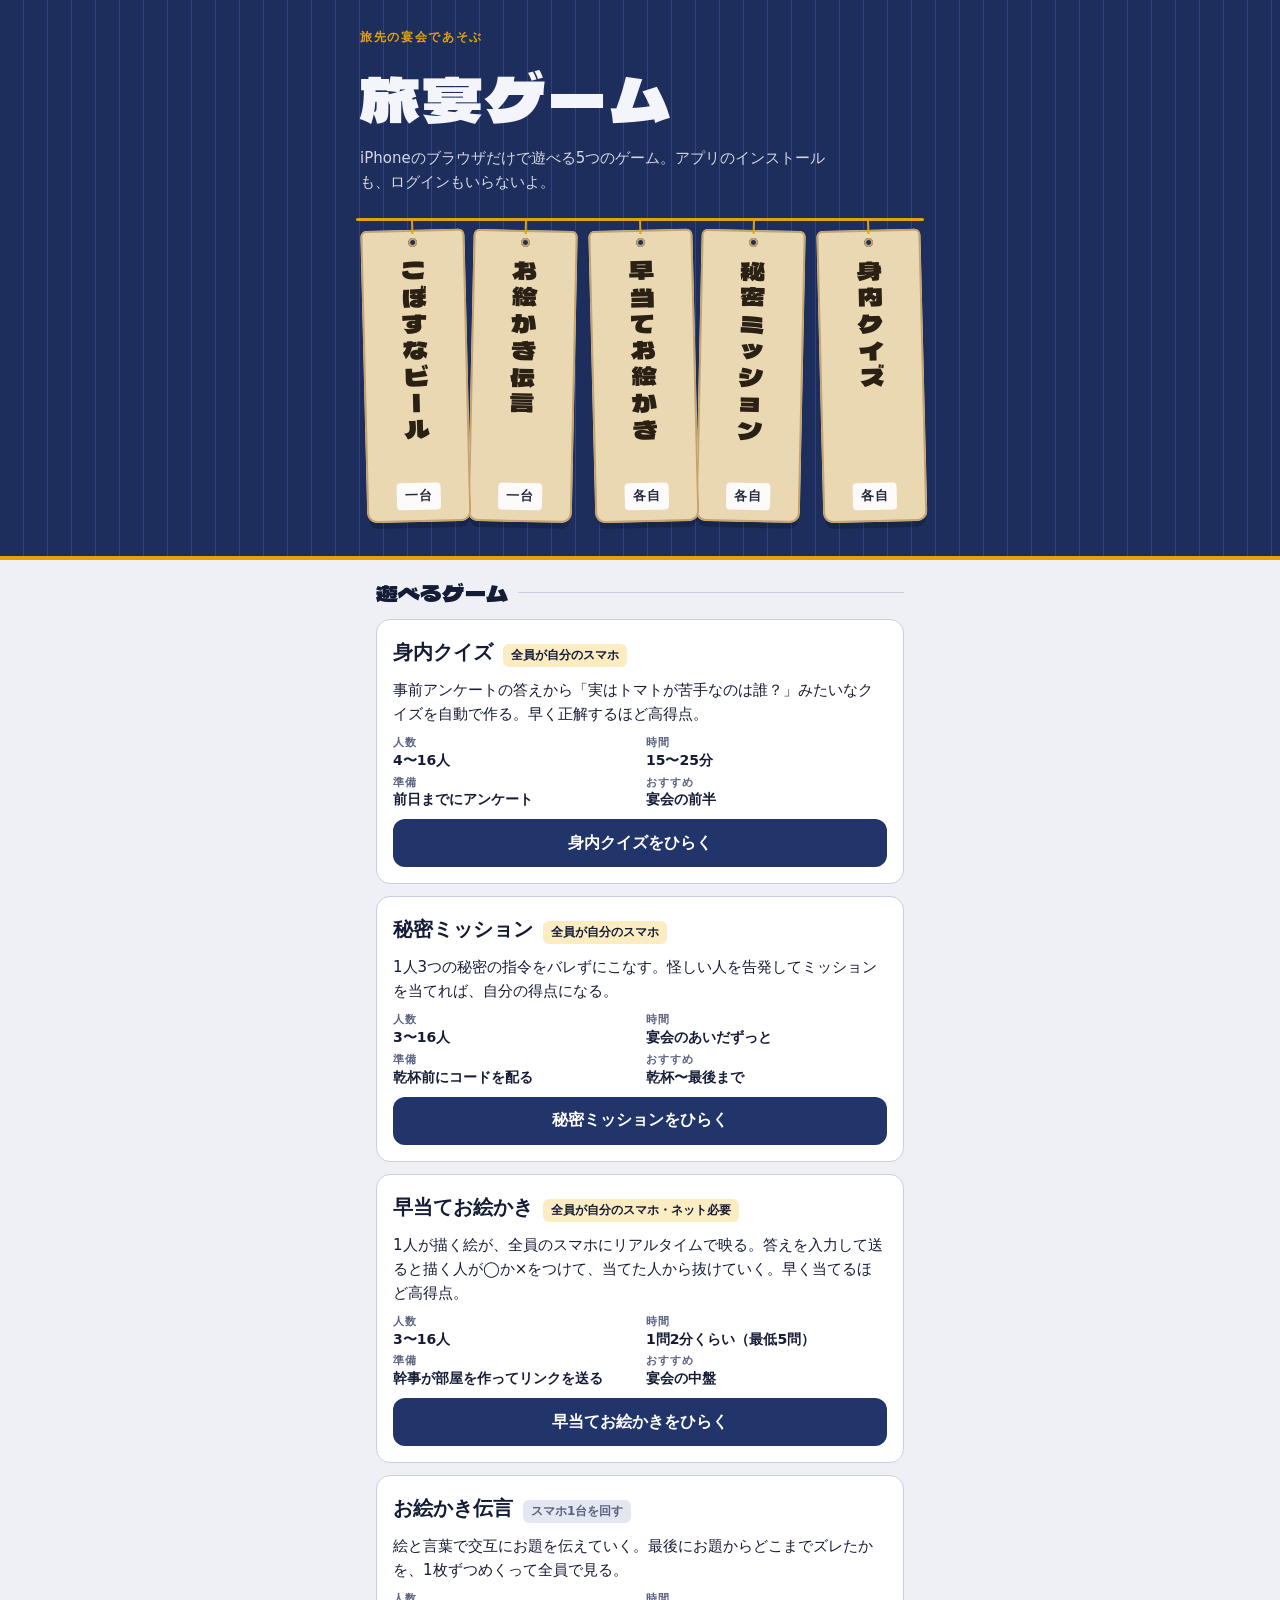
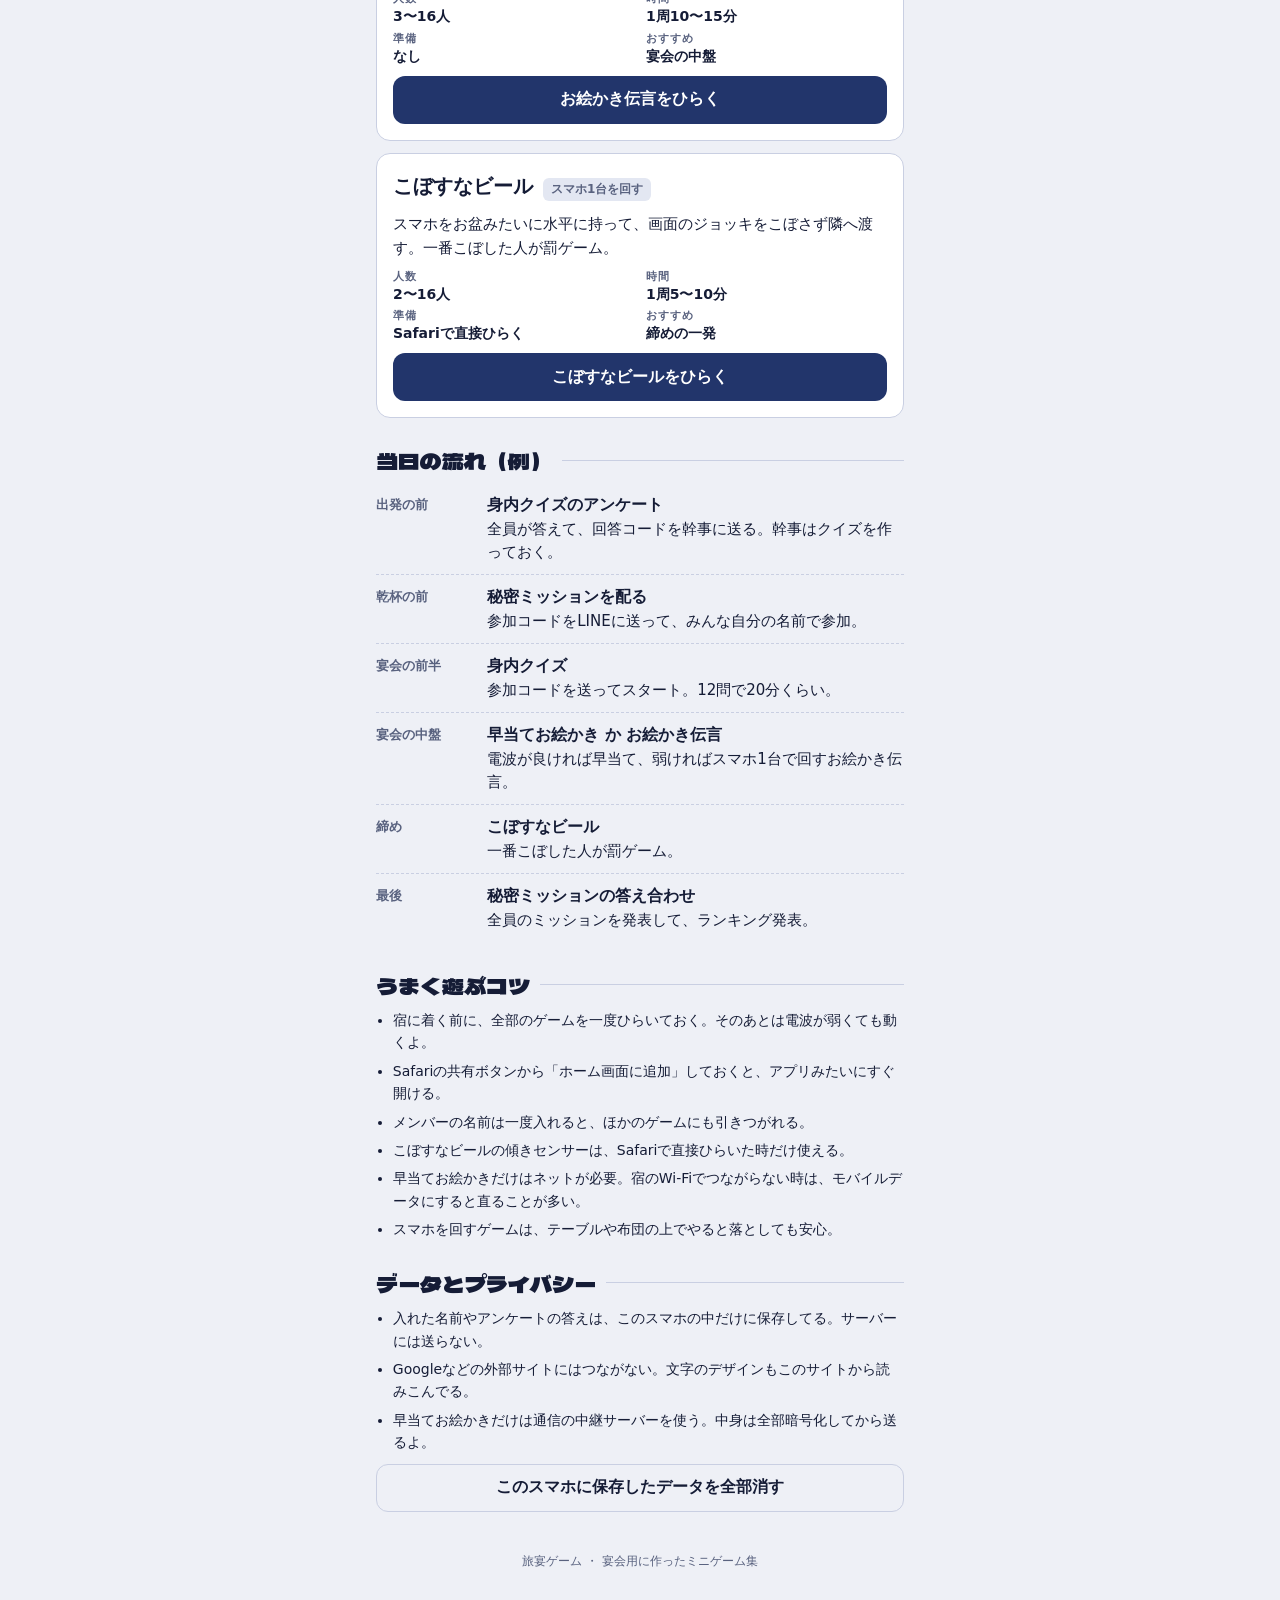
==== commit 37921fef: "早当てお絵かきの通信を暗号化、通信ログ、データの後片付け、外部フォント廃止 Co-Authored-By: Claude Opus 5.5 <noreply@anthropic.com> Claude" ====
--- a/index.html
+++ b/index.html
@@ -8,9 +8,7 @@
 <meta name="theme-color" content="#1d2d5c">
 <title>旅宴ゲーム</title>
 <meta name="claude:viewport-fit-sides" content="cover">
-<link rel="preconnect" href="https://fonts.googleapis.com">
-<link rel="preconnect" href="https://fonts.gstatic.com" crossorigin>
-<link rel="stylesheet" href="https://fonts.googleapis.com/css2?family=Dela+Gothic+One&family=Zen+Maru+Gothic:wght@500;700&display=swap">
+<link rel="stylesheet" href="fonts/dela.css">
 <style>
 /* 旅宴ゲーム 共通スタイル
    旅館の夜：藍の浴衣 × 生ビールの金 × 木札。
@@ -42,7 +40,7 @@
   --paper:#ffffff;
   --shadow:0 1px 2px rgba(21,28,54,.08),0 8px 24px rgba(21,28,54,.08);
   --f-display:"Dela Gothic One","Hiragino Maru Gothic ProN","Hiragino Sans","Noto Sans JP","Noto Sans CJK JP",sans-serif;
-  --f-body:"Hiragino Maru Gothic ProN","Zen Maru Gothic","Hiragino Sans","Noto Sans JP","Noto Sans CJK JP",system-ui,sans-serif;
+  --f-body:"Hiragino Maru Gothic ProN","Hiragino Sans","Noto Sans JP","Noto Sans CJK JP",system-ui,sans-serif;
   --r:14px;
 }
 @media (prefers-color-scheme: dark){
@@ -292,6 +290,15 @@
         <li>スマホを回すゲームは、テーブルや布団の上でやると落としても安心。</li>
       </ul>
     </section>
+    <section class="stack" style="gap:10px" aria-labelledby="h-priv">
+      <h2 class="sec" id="h-priv">データとプライバシー</h2>
+      <ul class="tips">
+        <li>入れた名前やアンケートの答えは、このスマホの中だけに保存してる。サーバーには送らない。</li>
+        <li>Googleなどの外部サイトにはつながない。文字のデザインもこのサイトから読みこんでる。</li>
+        <li>早当てお絵かきだけは通信の中継サーバーを使う。中身は全部暗号化してから送るよ。</li>
+      </ul>
+      <button class="btn wide ghost" id="wipeBtn" type="button">このスマホに保存したデータを全部消す</button>
+    </section>
     <p class="foot">旅宴ゲーム ・ 宴会用に作ったミニゲーム集</p>
   </div>
 </main>
@@ -606,5 +613,13 @@
 }
 
 </script>
+<script>
+document.getElementById('wipeBtn').addEventListener('click', async () => {
+  if (!(await ask('このスマホに保存した名前・アンケートの答え・ゲームの途中経過を全部消す？ゲーム自体はそのまま使えるよ', { ok: '全部消す', danger: true }))) return;
+  try { Object.keys(localStorage).filter(k => k.startsWith('tabi.')).forEach(k => localStorage.removeItem(k)); } catch (e) {}
+  try { sessionStorage.clear(); } catch (e) {}
+  toast('このスマホのデータを消したよ');
+});
+</script>
 </body>
 </html>
--- a/fonts/dela.css
+++ b/fonts/dela.css
@@ -0,0 +1,1231 @@
+/* Dela Gothic One (SIL Open Font License 1.1 / OFL.txt)。@fontsource/dela-gothic-one 5.3.0 を自前で配信。
+   使う文字のファイルだけを読む（Googleなど外部には接続しない） */
+/* dela-gothic-one-[0]-400-normal */
+@font-face {
+  font-family: 'Dela Gothic One';
+  font-style: normal;
+  font-display: swap;
+  font-weight: 400;
+  src: url(dela-gothic-one-0-400-normal.woff2) format('woff2');
+  unicode-range: U+25ee8,U+25f23,U+25f5c,U+25fd4,U+25fe0,U+25ffb,U+2600c,U+26017,U+26060,U+260ed,U+26222,U+2626a,U+26270,U+26286,U+2634c,U+26402,U+2667e,U+266b0,U+2671d,U+268dd,U+268ea,U+26951,U+2696f,U+26999,U+269dd,U+26a1e,U+26a58,U+26a8c,U+26ab7,U+26aff,U+26c29,U+26c73,U+26c9e,U+26cdd,U+26e40,U+26e65,U+26f94,U+26ff6-26ff8,U+270f4,U+2710d,U+27139,U+273da-273db,U+273fe,U+27410,U+27449,U+27614-27615,U+27631,U+27684,U+27693,U+2770e,U+27723,U+27752,U+278b2,U+27985,U+279b4,U+27a84,U+27bb3,U+27bbe,U+27bc7,U+27c3c,U+27cb8,U+27d73,U+27da0,U+27e10,U+27eaf,U+27fb7,U+2808a,U+280bb,U+28277,U+28282,U+282f3,U+283cd,U+2840c,U+28455,U+284dc,U+2856b,U+285c8-285c9,U+286d7,U+286fa,U+28946,U+28949,U+2896b,U+28987-28988,U+289ba-289bb,U+28a1e,U+28a29,U+28a43,U+28a71,U+28a99,U+28acd,U+28add,U+28ae4,U+28bc1,U+28bef,U+28cdd,U+28d10,U+28d71,U+28dfb,U+28e0f,U+28e17,U+28e1f,U+28e36,U+28e89,U+28eeb,U+28ef6,U+28f32,U+28ff8,U+292a0,U+292b1,U+29490,U+295cf,U+2967f,U+296f0,U+29719,U+29750,U+29810,U+298c6,U+29a72,U+29d4b,U+29ddb,U+29e15,U+29e3d,U+29e49,U+29e8a,U+29ec4,U+29edb,U+29ee9,U+29fce,U+29fd7,U+2a01a,U+2a02f,U+2a082,U+2a0f9,U+2a190,U+2a2b2,U+2a38c,U+2a437,U+2a5f1,U+2a602,U+2a61a,U+2a6b2,U+2a9e6,U+2b746,U+2b751,U+2b753,U+2b75a,U+2b75c,U+2b765,U+2b776-2b777,U+2b77c,U+2b782,U+2b789,U+2b78b,U+2b78e,U+2b794,U+2b7ac,U+2b7af,U+2b7bd,U+2b7c9,U+2b7cf,U+2b7d2,U+2b7d8,U+2b7f0,U+2b80d,U+2b817,U+2b81a,U+2d544,U+2e278,U+2e569,U+2e6ea,U+2f804,U+2f80f,U+2f815,U+2f818,U+2f81a,U+2f822,U+2f828,U+2f82c,U+2f833,U+2f83f,U+2f846,U+2f852,U+2f862,U+2f86d,U+2f873,U+2f877,U+2f884,U+2f899-2f89a,U+2f8a6,U+2f8ac,U+2f8b2,U+2f8b6,U+2f8d3,U+2f8db-2f8dc,U+2f8e1,U+2f8e5,U+2f8ea,U+2f8ed,U+2f8fc,U+2f903,U+2f90b,U+2f90f,U+2f91a,U+2f920-2f921,U+2f945,U+2f947,U+2f96c,U+2f995,U+2f9d0,U+2f9de-2f9df,U+2f9f4;
+}
+
+/* dela-gothic-one-[1]-400-normal */
+@font-face {
+  font-family: 'Dela Gothic One';
+  font-style: normal;
+  font-display: swap;
+  font-weight: 400;
+  src: url(dela-gothic-one-1-400-normal.woff2) format('woff2');
+  unicode-range: U+1f235-1f23b,U+1f240-1f248,U+1f250-1f251,U+2000b,U+20089-2008a,U+200a2,U+200a4,U+200b0,U+200f5,U+20158,U+201a2,U+20213,U+2032b,U+20371,U+20381,U+203f9,U+2044a,U+20509,U+2053f,U+205b1,U+205d6,U+20611,U+20628,U+206ec,U+2074f,U+207c8,U+20807,U+2083a,U+208b9,U+2090e,U+2097c,U+20984,U+2099d,U+20a64,U+20ad3,U+20b1d,U+20b9f,U+20bb7,U+20d45,U+20d58,U+20de1,U+20e64,U+20e6d,U+20e95,U+20f5f,U+21201,U+2123d,U+21255,U+21274,U+2127b,U+212d7,U+212e4,U+212fd,U+2131b,U+21336,U+21344,U+213c4,U+2146d-2146e,U+215d7,U+21647,U+216b4,U+21706,U+21742,U+218bd,U+219c3,U+21a1a,U+21c56,U+21d2d,U+21d45,U+21d62,U+21d78,U+21d92,U+21d9c,U+21da1,U+21db7,U+21de0,U+21e33-21e34,U+21f1e,U+21f76,U+21ffa,U+2217b,U+22218,U+2231e,U+223ad,U+22609,U+226f3,U+2285b,U+228ab,U+2298f,U+22ab8,U+22b46,U+22b4f-22b50,U+22ba6,U+22c1d,U+22c24,U+22de1,U+22e42,U+22feb,U+231b6,U+231c3-231c4,U+231f5,U+23372,U+233cc,U+233d0,U+233d2-233d3,U+233d5,U+233da,U+233df,U+233e4,U+233fe,U+2344a-2344b,U+23451,U+23465,U+234e4,U+2355a,U+23594,U+235c4,U+23638-2363a,U+23647,U+2370c,U+2371c,U+2373f,U+23763-23764,U+237e7,U+237f1,U+237ff,U+23824,U+2383d,U+23a98,U+23c7f,U+23cbe,U+23cfe,U+23d00,U+23d0e,U+23d40,U+23dd3,U+23df9-23dfa,U+23f7e,U+2404b,U+24096,U+24103,U+241c6,U+241fe,U+242ee,U+243bc,U+243d0,U+24629,U+246a5,U+247f1,U+24896,U+248e9,U+24a4d,U+24b56,U+24b6f,U+24c16,U+24d14,U+24e04,U+24e0e,U+24e37,U+24e6a,U+24e8b,U+24ff2,U+2504a,U+25055,U+25122,U+251a9,U+251cd,U+251e5,U+2521e,U+2524c,U+2542e,U+2548e,U+254d9,U+2550e,U+255a7,U+2567f,U+25771,U+257a9,U+257b4,U+25874,U+259c4,U+259cc,U+259d4,U+25ad7,U+25ae3-25ae4,U+25af1,U+25bb2,U+25c4b,U+25c64,U+25da1,U+25e2e,U+25e56,U+25e62,U+25e65,U+25ec2,U+25ed8;
+}
+
+/* dela-gothic-one-[2]-400-normal */
+@font-face {
+  font-family: 'Dela Gothic One';
+  font-style: normal;
+  font-display: swap;
+  font-weight: 400;
+  src: url(dela-gothic-one-2-400-normal.woff2) format('woff2');
+  unicode-range: U+ffd7,U+ffda-ffdc,U+ffe0-ffe2,U+ffe4,U+ffe6,U+ffe8-ffee,U+1f100-1f10c,U+1f110-1f16c,U+1f170-1f1ac,U+1f200-1f202,U+1f210-1f234;
+}
+
+/* dela-gothic-one-[3]-400-normal */
+@font-face {
+  font-family: 'Dela Gothic One';
+  font-style: normal;
+  font-display: swap;
+  font-weight: 400;
+  src: url(dela-gothic-one-3-400-normal.woff2) format('woff2');
+  unicode-range: U+fa10,U+fa12-fa6d,U+fb00-fb04,U+fe10-fe19,U+fe30-fe42,U+fe44-fe52,U+fe54-fe66,U+fe68-fe6b,U+ff02,U+ff04,U+ff07,U+ff51,U+ff5b,U+ff5d,U+ff5f-ff60,U+ff66,U+ff69,U+ff87,U+ffa1-ffbe,U+ffc2-ffc7,U+ffca-ffcf,U+ffd2-ffd6;
+}
+
+/* dela-gothic-one-[4]-400-normal */
+@font-face {
+  font-family: 'Dela Gothic One';
+  font-style: normal;
+  font-display: swap;
+  font-weight: 400;
+  src: url(dela-gothic-one-4-400-normal.woff2) format('woff2');
+  unicode-range: U+f92d-f959,U+f95b-f9f2,U+f9f4-fa0b,U+fa0e-fa0f;
+}
+
+/* dela-gothic-one-[5]-400-normal */
+@font-face {
+  font-family: 'Dela Gothic One';
+  font-style: normal;
+  font-display: swap;
+  font-weight: 400;
+  src: url(dela-gothic-one-5-400-normal.woff2) format('woff2');
+  unicode-range: U+9e8b-9e8c,U+9e8e-9e8f,U+9e91-9e92,U+9e95-9e96,U+9e98,U+9e9b,U+9e9d-9e9e,U+9ea4-9ea5,U+9ea8-9eaa,U+9eac-9eb0,U+9eb3-9eb5,U+9eb8,U+9ebc-9ebf,U+9ec3,U+9ec6,U+9ec8,U+9ecb-9ecd,U+9ecf-9ed1,U+9ed4-9ed5,U+9ed8,U+9edb-9ee0,U+9ee4-9ee5,U+9ee7-9ee8,U+9eec-9ef2,U+9ef4-9ef9,U+9efb-9eff,U+9f02-9f03,U+9f07-9f09,U+9f0e-9f12,U+9f14-9f17,U+9f19-9f1b,U+9f1f-9f22,U+9f26,U+9f2a-9f2c,U+9f2f,U+9f31-9f32,U+9f34,U+9f37,U+9f39-9f3a,U+9f3c-9f3f,U+9f41,U+9f43-9f47,U+9f4a,U+9f4e-9f50,U+9f52-9f58,U+9f5a,U+9f5d-9f61,U+9f63,U+9f66-9f6a,U+9f6c-9f73,U+9f75-9f77,U+9f7a,U+9f7d,U+9f7f,U+9f8f-9f92,U+9f94-9f97,U+9f99,U+9f9c-9fa3,U+9fa5,U+9fb4,U+9fbc-9fc2,U+9fc4,U+9fc6,U+9fcc,U+f900-f92c;
+}
+
+/* dela-gothic-one-[6]-400-normal */
+@font-face {
+  font-family: 'Dela Gothic One';
+  font-style: normal;
+  font-display: swap;
+  font-weight: 400;
+  src: url(dela-gothic-one-6-400-normal.woff2) format('woff2');
+  unicode-range: U+9c3e,U+9c41,U+9c43-9c4a,U+9c4e-9c50,U+9c52-9c54,U+9c56,U+9c58,U+9c5a-9c61,U+9c63,U+9c65,U+9c67-9c6b,U+9c6d-9c6e,U+9c70,U+9c72,U+9c75-9c78,U+9c7a-9c7c,U+9ce6-9ce7,U+9ceb-9cec,U+9cf0,U+9cf2,U+9cf6-9cf7,U+9cf9,U+9d02-9d03,U+9d06-9d09,U+9d0b,U+9d0e,U+9d11-9d12,U+9d15,U+9d17-9d18,U+9d1b-9d1f,U+9d23,U+9d26,U+9d2a-9d2c,U+9d2f-9d30,U+9d32-9d34,U+9d3a,U+9d3c-9d3f,U+9d41-9d48,U+9d4a,U+9d50-9d54,U+9d59,U+9d5d-9d65,U+9d69-9d6c,U+9d6f-9d70,U+9d72-9d73,U+9d76-9d77,U+9d7a-9d7c,U+9d7e,U+9d83-9d84,U+9d86-9d87,U+9d89-9d8a,U+9d8d-9d8e,U+9d92-9d93,U+9d95-9d9a,U+9da1,U+9da4,U+9da9-9dac,U+9dae,U+9db1-9db2,U+9db5,U+9db8-9dbd,U+9dbf-9dc4,U+9dc6-9dc7,U+9dc9-9dca,U+9dcf,U+9dd3-9dd7,U+9dd9-9dda,U+9dde-9de0,U+9de3,U+9de5-9de7,U+9de9,U+9deb,U+9ded-9df0,U+9df3-9df4,U+9df8,U+9dfd-9dfe,U+9e02,U+9e07,U+9e0a,U+9e0d-9e0e,U+9e10-9e12,U+9e15-9e16,U+9e19-9e1f,U+9e75,U+9e79-9e7d,U+9e80-9e85,U+9e87-9e88;
+}
+
+/* dela-gothic-one-[7]-400-normal */
+@font-face {
+  font-family: 'Dela Gothic One';
+  font-style: normal;
+  font-display: swap;
+  font-weight: 400;
+  src: url(dela-gothic-one-7-400-normal.woff2) format('woff2');
+  unicode-range: U+9ae5-9ae7,U+9ae9,U+9aeb-9aec,U+9aee-9aef,U+9af1-9af5,U+9af7,U+9af9-9afb,U+9afd,U+9aff-9b06,U+9b08-9b09,U+9b0b-9b0e,U+9b10,U+9b12,U+9b16,U+9b18-9b1d,U+9b1f-9b20,U+9b22-9b23,U+9b25-9b2f,U+9b32-9b35,U+9b37,U+9b39-9b3b,U+9b3d,U+9b43-9b44,U+9b48,U+9b4b-9b4f,U+9b51,U+9b55-9b58,U+9b5b,U+9b5e,U+9b61,U+9b63,U+9b65-9b66,U+9b68,U+9b6a-9b6f,U+9b72-9b79,U+9b7f-9b80,U+9b83-9b87,U+9b89-9b8b,U+9b8d,U+9b8f-9b94,U+9b96-9b97,U+9b9a,U+9b9d-9ba0,U+9ba6-9ba7,U+9ba9-9baa,U+9bac,U+9bb0-9bb2,U+9bb4,U+9bb7-9bb9,U+9bbb-9bbc,U+9bbe-9bc1,U+9bc6-9bc8,U+9bca,U+9bce-9bd2,U+9bd4,U+9bd7-9bd8,U+9bdd,U+9bdf,U+9be1-9be5,U+9be7,U+9bea-9beb,U+9bee-9bf3,U+9bf5,U+9bf7-9bfa,U+9bfd,U+9bff-9c00,U+9c02,U+9c04,U+9c06,U+9c08-9c0d,U+9c0f-9c16,U+9c18-9c1e,U+9c21-9c2a,U+9c2d-9c32,U+9c35-9c37,U+9c39-9c3a,U+9c3d;
+}
+
+/* dela-gothic-one-[8]-400-normal */
+@font-face {
+  font-family: 'Dela Gothic One';
+  font-style: normal;
+  font-display: swap;
+  font-weight: 400;
+  src: url(dela-gothic-one-8-400-normal.woff2) format('woff2');
+  unicode-range: U+98eb,U+98ed-98ee,U+98f0-98f1,U+98f3,U+98f6,U+9902,U+9907-9909,U+9911-9912,U+9914-9918,U+991a-9922,U+9924,U+9926-9927,U+992b-992c,U+992e,U+9931-9935,U+9939-993e,U+9940-9942,U+9945-9949,U+994b-994e,U+9950-9952,U+9954-9955,U+9958-9959,U+995b-995c,U+995e-9960,U+9963,U+9997-9998,U+999b,U+999d-999f,U+99a3,U+99a5-99a6,U+99a8,U+99ad-99ae,U+99b0-99b2,U+99b5,U+99b9-99ba,U+99bc-99bd,U+99bf,U+99c1,U+99c3,U+99c8-99c9,U+99d1,U+99d3-99d5,U+99d8-99df,U+99e1-99e2,U+99e7,U+99ea-99ee,U+99f0-99f2,U+99f4-99f5,U+99f8-99f9,U+99fb-99fe,U+9a01-9a05,U+9a08,U+9a0a-9a0c,U+9a0f-9a11,U+9a16,U+9a1a,U+9a1e,U+9a20,U+9a22-9a24,U+9a27,U+9a2b,U+9a2d-9a2e,U+9a31,U+9a33,U+9a35-9a38,U+9a3e,U+9a40-9a45,U+9a47,U+9a4a-9a4e,U+9a51-9a52,U+9a54-9a58,U+9a5b,U+9a5d,U+9a5f,U+9a62,U+9a64-9a65,U+9a69-9a6c,U+9aaa,U+9aac-9ab0,U+9ab2,U+9ab4-9ab7,U+9ab9,U+9abb-9ac1,U+9ac3,U+9ac6,U+9ac8,U+9ace-9ad3,U+9ad5-9ad7,U+9adb-9adc,U+9ade-9ae0,U+9ae2-9ae4;
+}
+
+/* dela-gothic-one-[9]-400-normal */
+@font-face {
+  font-family: 'Dela Gothic One';
+  font-style: normal;
+  font-display: swap;
+  font-weight: 400;
+  src: url(dela-gothic-one-9-400-normal.woff2) format('woff2');
+  unicode-range: U+971d,U+9721-9724,U+9728,U+972a,U+9730-9731,U+9733,U+9736,U+9738-9739,U+973b,U+973d-973e,U+9741-9744,U+9746-974a,U+974d-974f,U+9751,U+9755,U+9757-9758,U+975a-975c,U+9760-9761,U+9763-9764,U+9766-9768,U+976a-976b,U+976e,U+9771,U+9773,U+9776-977d,U+977f-9781,U+9785-9786,U+9789,U+978b,U+978f-9790,U+9795-9797,U+9799-979a,U+979c,U+979e-97a0,U+97a2-97a3,U+97a6,U+97a8,U+97ab-97ac,U+97ae,U+97b1-97b6,U+97b8-97ba,U+97bc,U+97be-97bf,U+97c1,U+97c3-97ce,U+97d0-97d1,U+97d4,U+97d7-97d9,U+97db-97de,U+97e0-97e1,U+97e4,U+97e6,U+97ed-97ef,U+97f1-97f2,U+97f4-97f8,U+97fa,U+9804,U+9807,U+980a,U+980c-980f,U+9814,U+9816-9817,U+9819-981a,U+981c,U+981e,U+9820-9821,U+9823-9826,U+982b,U+982e-9830,U+9832-9835,U+9837,U+9839,U+983d-983e,U+9844,U+9846-9847,U+984a-984b,U+984f,U+9851-9853,U+9856-9857,U+9859-985b,U+9862-9863,U+9865-9866,U+986a-986c,U+986f-9871,U+9873-9875,U+98aa-98ab,U+98ad-98ae,U+98b0-98b1,U+98b4,U+98b6-98b8,U+98ba-98bc,U+98bf,U+98c2-98c8,U+98cb-98cc,U+98ce,U+98dc,U+98de,U+98e0-98e1,U+98e3,U+98e5-98e7,U+98e9-98ea;
+}
+
+/* dela-gothic-one-[10]-400-normal */
+@font-face {
+  font-family: 'Dela Gothic One';
+  font-style: normal;
+  font-display: swap;
+  font-weight: 400;
+  src: url(dela-gothic-one-10-400-normal.woff2) format('woff2');
+  unicode-range: U+944a,U+944c,U+9452-9453,U+9455,U+9459-945c,U+945e-9463,U+9468,U+946a-946b,U+946d-9472,U+9475,U+9477,U+947c-947f,U+9481,U+9483-9485,U+9578-9579,U+957e-957f,U+9582,U+9584,U+9586-9588,U+958a,U+958c-958f,U+9592,U+9594,U+9596,U+9598-9599,U+959d-95a1,U+95a4,U+95a6-95a9,U+95ab-95ad,U+95b1,U+95b4,U+95b6,U+95b9-95bf,U+95c3,U+95c6,U+95c8-95cd,U+95d0-95d6,U+95d9-95da,U+95dc-95e2,U+95e4-95e6,U+95e8,U+961d-961e,U+9621-9622,U+9624-9626,U+9628,U+962c,U+962e-962f,U+9631,U+9633-9634,U+9637-963a,U+963c-963d,U+9641-9642,U+964b-964c,U+964f,U+9652,U+9654,U+9656-9658,U+965c-965f,U+9661,U+9666,U+966a,U+966c,U+966e,U+9672,U+9674,U+9677,U+967b-967c,U+967e-967f,U+9681-9684,U+9689,U+968b,U+968d,U+9691,U+9695-9698,U+969a,U+969d,U+969f,U+96a4-96aa,U+96ae-96b4,U+96b6,U+96b8-96bb,U+96bd,U+96c1,U+96c9-96cb,U+96cd-96ce,U+96d2,U+96d5-96d6,U+96d8-96da,U+96dc-96df,U+96e9,U+96ef,U+96f1,U+96f9-96fa,U+9702-9706,U+9708-9709,U+970d-970f,U+9711,U+9713-9714,U+9716,U+9719-971b;
+}
+
+/* dela-gothic-one-[11]-400-normal */
+@font-face {
+  font-family: 'Dela Gothic One';
+  font-style: normal;
+  font-display: swap;
+  font-weight: 400;
+  src: url(dela-gothic-one-11-400-normal.woff2) format('woff2');
+  unicode-range: U+92bc-92bd,U+92bf-92c3,U+92c5-92c8,U+92cb-92d0,U+92d2-92d3,U+92d5,U+92d7-92d9,U+92dc-92dd,U+92df-92e1,U+92e3-92e5,U+92e7-92ea,U+92ec,U+92ee,U+92f0,U+92f2,U+92f7-92fb,U+92ff-9300,U+9302,U+9304,U+9308,U+930d,U+930f-9311,U+9314-9315,U+9318-931a,U+931c-931f,U+9321-9325,U+9327-932b,U+932e,U+9333-9337,U+933a-933b,U+9344,U+9347-934a,U+934d,U+9350-9352,U+9354-9358,U+935a,U+935c,U+935e,U+9360,U+9364-9365,U+9367,U+9369-936d,U+936f-9371,U+9373-9374,U+9376,U+937a,U+937d-9382,U+9388,U+938a-938b,U+938d,U+938f,U+9392,U+9394-9395,U+9397-9398,U+939a-939b,U+939e,U+93a1,U+93a3-93a4,U+93a6,U+93a8-93a9,U+93ab-93ad,U+93b0,U+93b4-93b6,U+93b9-93bb,U+93c1,U+93c3-93cd,U+93d0-93d1,U+93d3,U+93d6-93d9,U+93dc-93df,U+93e2,U+93e4-93e8,U+93f1,U+93f5,U+93f7-93fb,U+93fd,U+9401-9404,U+9407-9409,U+940d-9410,U+9413-9417,U+9419-941a,U+941f,U+9421,U+942b,U+942e-942f,U+9431-9434,U+9436,U+9438,U+943a-943b,U+943d,U+943f,U+9441,U+9443-9445,U+9448;
+}
+
+/* dela-gothic-one-[12]-400-normal */
+@font-face {
+  font-family: 'Dela Gothic One';
+  font-style: normal;
+  font-display: swap;
+  font-weight: 400;
+  src: url(dela-gothic-one-12-400-normal.woff2) format('woff2');
+  unicode-range: U+9143,U+9146-914c,U+914f,U+9153,U+9156-915b,U+9161,U+9163-9165,U+9167,U+9169,U+916d,U+9172-9174,U+9179-917b,U+9181-9183,U+9185-9187,U+9189-918b,U+918e,U+9191,U+9193-9195,U+9197-9198,U+919e,U+91a1-91a2,U+91a6,U+91a8,U+91aa-91b6,U+91ba-91bd,U+91bf-91c6,U+91c9,U+91cb,U+91d0,U+91d3-91d4,U+91d6-91d7,U+91d9-91db,U+91de-91df,U+91e1,U+91e4-91e6,U+91e9-91ea,U+91ec-91f1,U+91f5-91f7,U+91f9,U+91fb-91fd,U+91ff-9201,U+9204-9207,U+9209-920a,U+920c,U+920e,U+9210-9218,U+921c-921e,U+9223-9226,U+9228-9229,U+922c,U+922e-9230,U+9233,U+9235-923a,U+923c,U+923e-9240,U+9242-9243,U+9245-924b,U+924d-9251,U+9256-925a,U+925c-925e,U+9260-9261,U+9264-9269,U+926e-9270,U+9275-9279,U+927b-927f,U+9288-928a,U+928d-928e,U+9291-9293,U+9295-9297,U+9299,U+929b-929c,U+929f-92a0,U+92a4-92a5,U+92a7-92a8,U+92ab,U+92af,U+92b2-92b3,U+92b6-92bb;
+}
+
+/* dela-gothic-one-[13]-400-normal */
+@font-face {
+  font-family: 'Dela Gothic One';
+  font-style: normal;
+  font-display: swap;
+  font-weight: 400;
+  src: url(dela-gothic-one-13-400-normal.woff2) format('woff2');
+  unicode-range: U+8f52-8f55,U+8f57-8f58,U+8f5c-8f5e,U+8f61-8f66,U+8f9c-8f9d,U+8f9f-8fa2,U+8fa4-8fa8,U+8fad-8faf,U+8fb4-8fb8,U+8fbe,U+8fc0-8fc2,U+8fc6,U+8fc8,U+8fca-8fcb,U+8fcd,U+8fd0,U+8fd2-8fd3,U+8fd5,U+8fda,U+8fe0,U+8fe2-8fe5,U+8fe8-8fea,U+8fed-8fef,U+8ff1,U+8ff4-8ff6,U+8ff8-8ffb,U+8ffe,U+9002,U+9004-9005,U+9008,U+900b-900e,U+9011,U+9013,U+9015-9016,U+9018,U+901b,U+901e,U+9021,U+9027-902a,U+902c-902d,U+902f,U+9033-9037,U+9039,U+903c,U+903e-903f,U+9041,U+9043-9044,U+9049,U+904c,U+904f-9052,U+9056,U+9058,U+905b-905e,U+9062,U+9066-9068,U+906c,U+906f-9070,U+9072,U+9074,U+9076,U+9079,U+9080-9083,U+9085,U+9087-9088,U+908b-908c,U+908e-9090,U+9095,U+9097-9099,U+909b,U+90a0-90a2,U+90a5,U+90a8,U+90af-90b6,U+90bd-90be,U+90c3-90c5,U+90c7-90c9,U+90cc,U+90d2,U+90d5,U+90d7-90d9,U+90db-90df,U+90e2,U+90e4-90e5,U+90eb,U+90ef-90f0,U+90f2,U+90f4,U+90f6,U+90fe-9100,U+9102,U+9104-9106,U+9108,U+910d,U+9110,U+9112,U+9114-911a,U+911c,U+911e,U+9120,U+9122-9123,U+9125,U+9127,U+9129,U+912d-9132,U+9134,U+9136-9137,U+9139-913a,U+913c-913d;
+}
+
+/* dela-gothic-one-[14]-400-normal */
+@font-face {
+  font-family: 'Dela Gothic One';
+  font-style: normal;
+  font-display: swap;
+  font-weight: 400;
+  src: url(dela-gothic-one-14-400-normal.woff2) format('woff2');
+  unicode-range: U+8dc0,U+8dc2,U+8dc5-8dc8,U+8dca-8dcc,U+8dce-8dcf,U+8dd1,U+8dd4-8dd7,U+8dd9-8ddb,U+8ddf,U+8de3-8de5,U+8de7,U+8dea-8dec,U+8df0-8df2,U+8df4,U+8dfc-8dfd,U+8dff,U+8e01,U+8e04-8e06,U+8e08-8e09,U+8e0b-8e0c,U+8e10-8e11,U+8e14,U+8e16,U+8e1d-8e23,U+8e26-8e27,U+8e30-8e31,U+8e33-8e39,U+8e3d,U+8e40-8e42,U+8e44,U+8e47-8e50,U+8e54-8e55,U+8e59,U+8e5b-8e64,U+8e69,U+8e6c-8e6d,U+8e6f-8e72,U+8e75-8e77,U+8e79-8e7c,U+8e81-8e85,U+8e89,U+8e8b,U+8e90-8e95,U+8e98-8e9b,U+8e9d-8e9e,U+8ea1-8ea2,U+8ea7,U+8ea9-8eaa,U+8eac-8eb1,U+8eb3,U+8eb5-8eb6,U+8eba-8ebb,U+8ebe,U+8ec0-8ec1,U+8ec3-8ec8,U+8ecb,U+8ecf,U+8ed1,U+8ed4,U+8edb-8edc,U+8ee3,U+8ee8,U+8eeb,U+8eed-8eee,U+8ef0-8ef1,U+8ef7,U+8ef9-8efc,U+8efe,U+8f00,U+8f02,U+8f05,U+8f07-8f08,U+8f0a,U+8f0f-8f10,U+8f12-8f13,U+8f15-8f19,U+8f1b-8f1c,U+8f1e-8f21,U+8f23,U+8f25-8f28,U+8f2b-8f2f,U+8f33-8f37,U+8f39-8f3b,U+8f3e,U+8f40-8f43,U+8f45-8f47,U+8f49-8f4a,U+8f4c-8f4f,U+8f51;
+}
+
+/* dela-gothic-one-[15]-400-normal */
+@font-face {
+  font-family: 'Dela Gothic One';
+  font-style: normal;
+  font-display: swap;
+  font-weight: 400;
+  src: url(dela-gothic-one-15-400-normal.woff2) format('woff2');
+  unicode-range: U+8b2d,U+8b30,U+8b37,U+8b3c,U+8b3e,U+8b41-8b46,U+8b48-8b49,U+8b4c-8b4f,U+8b51-8b54,U+8b56,U+8b59,U+8b5b,U+8b5e-8b5f,U+8b63,U+8b69,U+8b6b-8b6d,U+8b6f,U+8b71,U+8b74,U+8b76,U+8b78-8b79,U+8b7c-8b81,U+8b84-8b85,U+8b8a-8b8f,U+8b92-8b96,U+8b99-8b9a,U+8b9c-8ba0,U+8c38-8c3a,U+8c3d-8c3f,U+8c41,U+8c45,U+8c47-8c49,U+8c4b-8c4c,U+8c4e-8c51,U+8c53-8c55,U+8c57-8c59,U+8c5b,U+8c5d,U+8c62-8c64,U+8c66,U+8c68-8c69,U+8c6b-8c6d,U+8c73,U+8c75-8c76,U+8c78,U+8c7a-8c7c,U+8c7e,U+8c82,U+8c85-8c87,U+8c89-8c8b,U+8c8d-8c8e,U+8c90,U+8c92-8c94,U+8c98-8c99,U+8c9b-8c9c,U+8c9f,U+8ca4,U+8cad-8cae,U+8cb2-8cb3,U+8cb6,U+8cb9-8cba,U+8cbd,U+8cc1-8cc2,U+8cc4-8cc6,U+8cc8-8cc9,U+8ccb,U+8ccd-8ccf,U+8cd2,U+8cd5-8cd6,U+8cd9-8cda,U+8cdd,U+8ce1,U+8ce3-8ce4,U+8ce6,U+8ce8,U+8cec,U+8cef-8cf2,U+8cf4-8cf5,U+8cf7-8cf8,U+8cfa-8cfb,U+8cfd-8cff,U+8d01,U+8d03-8d04,U+8d07,U+8d09-8d0b,U+8d0d-8d10,U+8d12-8d14,U+8d16-8d17,U+8d1b-8d1d,U+8d65,U+8d67,U+8d69,U+8d6b-8d6e,U+8d71,U+8d73,U+8d76,U+8d7f,U+8d81-8d82,U+8d84,U+8d88,U+8d8d,U+8d90-8d91,U+8d95,U+8d99,U+8d9e-8da0,U+8da6,U+8da8,U+8dab-8dac,U+8daf,U+8db2,U+8db5,U+8db7,U+8db9-8dbc,U+8dbe;
+}
+
+/* dela-gothic-one-[16]-400-normal */
+@font-face {
+  font-family: 'Dela Gothic One';
+  font-style: normal;
+  font-display: swap;
+  font-weight: 400;
+  src: url(dela-gothic-one-16-400-normal.woff2) format('woff2');
+  unicode-range: U+8973-8975,U+8977,U+897a-897e,U+8980,U+8983,U+8988-898a,U+898d,U+8990,U+8993-8995,U+8998,U+899b-899c,U+899f-89a1,U+89a5-89a6,U+89a9,U+89ac,U+89af-89b0,U+89b2,U+89b4-89b7,U+89ba,U+89bc-89bd,U+89bf-89c1,U+89d4-89d8,U+89da,U+89dc-89dd,U+89e5,U+89e7,U+89e9,U+89eb,U+89ed,U+89f1,U+89f3-89f4,U+89f6,U+89f8-89f9,U+89fd,U+89ff,U+8a01,U+8a04-8a05,U+8a07,U+8a0c,U+8a0f-8a12,U+8a14-8a16,U+8a1b,U+8a1d-8a1e,U+8a20-8a22,U+8a24-8a26,U+8a2b-8a2c,U+8a2f,U+8a35-8a37,U+8a3b,U+8a3d-8a3e,U+8a40-8a41,U+8a43,U+8a45-8a49,U+8a4d-8a4e,U+8a51-8a54,U+8a56-8a58,U+8a5b-8a5d,U+8a61-8a62,U+8a65,U+8a67,U+8a6c-8a6d,U+8a75-8a77,U+8a79-8a7c,U+8a7e-8a80,U+8a82-8a86,U+8a8b,U+8a8f-8a92,U+8a96-8a97,U+8a99-8a9a,U+8a9f,U+8aa1,U+8aa3,U+8aa5-8aaa,U+8aae-8aaf,U+8ab3,U+8ab6-8ab7,U+8abb-8abc,U+8abe,U+8ac2-8ac4,U+8ac6,U+8ac8-8aca,U+8acc-8acd,U+8ad0-8ad1,U+8ad3-8ad5,U+8ad7,U+8ada-8ae2,U+8ae4,U+8ae7,U+8aeb-8aec,U+8aee,U+8af0-8af1,U+8af3-8af7,U+8afa,U+8afc,U+8aff,U+8b01-8b02,U+8b04-8b07,U+8b0a-8b0d,U+8b0f-8b11,U+8b14,U+8b16,U+8b1a,U+8b1c,U+8b1e-8b20,U+8b26,U+8b28,U+8b2b-8b2c;
+}
+
+/* dela-gothic-one-[17]-400-normal */
+@font-face {
+  font-family: 'Dela Gothic One';
+  font-style: normal;
+  font-display: swap;
+  font-weight: 400;
+  src: url(dela-gothic-one-17-400-normal.woff2) format('woff2');
+  unicode-range: U+87e2-87e6,U+87ea-87ed,U+87ef,U+87f1,U+87f3,U+87f5-87f8,U+87fa-87fb,U+87fe-87ff,U+8801,U+8803,U+8805-8807,U+8809-880b,U+880d-8816,U+8818-881c,U+881e-881f,U+8821-8822,U+8827-8828,U+882d-882e,U+8830-8832,U+8835-8836,U+8839-883c,U+8841-8845,U+8848-884b,U+884d-884e,U+8851-8852,U+8855-8856,U+8858-885a,U+885c,U+885e-8860,U+8862,U+8864,U+8869,U+886b,U+886e-886f,U+8871-8872,U+8875,U+8877,U+8879,U+887b,U+887d-887e,U+8880-8882,U+8888,U+888d,U+8892,U+8897-889c,U+889e-88a0,U+88a2,U+88a4,U+88a8,U+88aa,U+88ae,U+88b0-88b1,U+88b5,U+88b7,U+88ba,U+88bc-88c0,U+88c3-88c4,U+88c6,U+88ca-88ce,U+88d1-88d4,U+88d8-88d9,U+88db,U+88dd-88e1,U+88e7-88e8,U+88ef-88f2,U+88f4-88f5,U+88f7,U+88f9,U+88fc,U+8901-8902,U+8904,U+8906,U+890a,U+890c-890f,U+8913,U+8915-8916,U+8918-891a,U+891c-891e,U+8920,U+8925-8928,U+892a-892b,U+8930-8932,U+8935-893b,U+893e,U+8940-8946,U+8949,U+894c-894d,U+894f,U+8952,U+8956-8957,U+895a-895c,U+895e,U+8960-8964,U+8966,U+896a-896b,U+896d-8970;
+}
+
+/* dela-gothic-one-[18]-400-normal */
+@font-face {
+  font-family: 'Dela Gothic One';
+  font-style: normal;
+  font-display: swap;
+  font-weight: 400;
+  src: url(dela-gothic-one-18-400-normal.woff2) format('woff2');
+  unicode-range: U+8655-8659,U+865b,U+865d-8664,U+8667,U+8669,U+866c,U+866f,U+8671,U+8675-8677,U+867a-867b,U+867d,U+8687-8689,U+868b-868d,U+8691,U+8693,U+8695-8696,U+8698,U+869a,U+869c-869d,U+86a1,U+86a3-86a4,U+86a6-86ab,U+86ad,U+86af-86b1,U+86b3-86b9,U+86bf-86c1,U+86c3-86c6,U+86c9,U+86cb,U+86ce,U+86d1-86d2,U+86d4-86d5,U+86d7,U+86da,U+86dc,U+86de-86e0,U+86e3-86e7,U+86e9,U+86ec-86ed,U+86ef,U+86f8-86fe,U+8700,U+8703-870b,U+870d-8714,U+8719-871a,U+871e-871f,U+8721-8723,U+8725,U+8728-8729,U+872e-872f,U+8731-8732,U+8734,U+8737,U+8739-8740,U+8743,U+8745,U+8749,U+874b-874e,U+8751,U+8753,U+8755,U+8757-8759,U+875d,U+875f-8761,U+8763-8766,U+8768,U+876a,U+876e-876f,U+8771-8772,U+8774,U+8778,U+877b-877c,U+877f,U+8782-8789,U+878b-878c,U+878e,U+8790,U+8793,U+8795,U+8797-8799,U+879e-87a0,U+87a2-87a3,U+87a7,U+87ab-87af,U+87b1,U+87b3,U+87b5,U+87bb,U+87bd-87c1,U+87c4,U+87c6-87cb,U+87ce,U+87d0,U+87d2,U+87d5-87d6,U+87d9-87da,U+87dc,U+87df-87e0;
+}
+
+/* dela-gothic-one-[19]-400-normal */
+@font-face {
+  font-family: 'Dela Gothic One';
+  font-style: normal;
+  font-display: swap;
+  font-weight: 400;
+  src: url(dela-gothic-one-19-400-normal.woff2) format('woff2');
+  unicode-range: U+84b4,U+84b9-84bb,U+84bd-84c2,U+84c6-84ca,U+84cc-84d1,U+84d3,U+84d6,U+84d9-84da,U+84dc,U+84e7,U+84ea,U+84ec,U+84ef-84f2,U+84f4,U+84f7,U+84fa-84fd,U+84ff-8500,U+8502-8503,U+8506-8507,U+850c,U+850e,U+8510,U+8514-8515,U+8517-8518,U+851a-851c,U+851e-851f,U+8521-8525,U+8527,U+852a-852c,U+852f,U+8532-8534,U+8536,U+853e-8541,U+8543,U+8546,U+8548,U+854a-854b,U+854f-8553,U+8555-855a,U+855c-8564,U+8569-856b,U+856d,U+856f,U+8577,U+8579-857b,U+857d-8581,U+8585-8586,U+8588-858c,U+858f-8591,U+8593,U+8597-8598,U+859b-859d,U+859f-85a0,U+85a2,U+85a4-85a5,U+85a7-85a8,U+85ad-85b0,U+85b4,U+85b6-85ba,U+85bc-85bf,U+85c1-85c2,U+85c7,U+85c9-85cb,U+85ce-85d0,U+85d5,U+85d8-85da,U+85dc,U+85df-85e1,U+85e5-85e6,U+85e8,U+85ed,U+85f3-85f4,U+85f6-85f7,U+85f9-85fa,U+85fc,U+85fe-8600,U+8602,U+8604-8606,U+860a-860b,U+860d-860e,U+8610-8613,U+8616-861b,U+861e,U+8621-8622,U+8624,U+8627,U+8629,U+862f-8630,U+8636,U+8638-863a,U+863c-863d,U+863f-8642,U+8646,U+864d,U+8652-8654;
+}
+
+/* dela-gothic-one-[20]-400-normal */
+@font-face {
+  font-family: 'Dela Gothic One';
+  font-style: normal;
+  font-display: swap;
+  font-weight: 400;
+  src: url(dela-gothic-one-20-400-normal.woff2) format('woff2');
+  unicode-range: U+82e8,U+82ea,U+82ed,U+82ef,U+82f3-82f4,U+82f6-82f7,U+82f9,U+82fb,U+82fd-82fe,U+8300-8301,U+8303,U+8306-8308,U+830a-830c,U+8316-8318,U+831b,U+831d-831f,U+8321-8323,U+832b-8335,U+8337,U+833a,U+833c-833d,U+8340,U+8342-8347,U+834a,U+834d-8351,U+8353-8357,U+835a,U+8362-8363,U+8370,U+8373,U+8375,U+8378,U+837c-837d,U+837f-8380,U+8382,U+8384-8387,U+838a,U+838d-838e,U+8392-8396,U+8398-83a0,U+83a2,U+83a6-83ad,U+83b1,U+83b5,U+83bd-83c1,U+83c7,U+83c9,U+83ce-83d1,U+83d4,U+83d6,U+83d8,U+83dd,U+83df-83e1,U+83e5,U+83e8,U+83ea-83eb,U+83f0,U+83f2,U+83f4,U+83f6-83f9,U+83fb-83fd,U+8401,U+8403-8404,U+8406-8407,U+840a-840b,U+840d,U+840f,U+8411,U+8413,U+8415,U+8417,U+8419,U+8420,U+8422,U+842a,U+842f,U+8431,U+8435,U+8438-8439,U+843c,U+8445-8448,U+844a,U+844d-844f,U+8451-8452,U+8456,U+8458-845a,U+845c,U+845f-8462,U+8464-8467,U+8469-846b,U+846d-8470,U+8473-8474,U+8476-847a,U+847c-847d,U+8481-8482,U+8484-8485,U+848b,U+8490,U+8492-8493,U+8495,U+8497,U+849c,U+849e-849f,U+84a1,U+84a6,U+84a8-84aa,U+84ad,U+84af,U+84b1;
+}
+
+/* dela-gothic-one-[21]-400-normal */
+@font-face {
+  font-family: 'Dela Gothic One';
+  font-style: normal;
+  font-display: swap;
+  font-weight: 400;
+  src: url(dela-gothic-one-21-400-normal.woff2) format('woff2');
+  unicode-range: U+814a,U+814c,U+8151-8153,U+8157,U+815f-8161,U+8165-8169,U+816d-816f,U+8171,U+8173-8174,U+8177,U+8180-8186,U+8188,U+818a-818b,U+818e,U+8190,U+8193,U+8195-8196,U+8198,U+819b,U+819e,U+81a0,U+81a2,U+81a4,U+81a9,U+81ae,U+81b0,U+81b2,U+81b4-81b5,U+81b8,U+81ba-81bb,U+81bd-81be,U+81c0-81c3,U+81c5-81c6,U+81c8-81cb,U+81cd-81cf,U+81d1,U+81d5-81db,U+81dd-81e1,U+81e4-81e5,U+81e7,U+81eb-81ec,U+81ef-81f2,U+81f5-81f6,U+81f8-81fb,U+81fd-8205,U+8209-820b,U+820d,U+820f,U+8212-8214,U+8216,U+8219-821d,U+8221-8222,U+8228-8229,U+822b,U+822e,U+8232-8235,U+8237-8238,U+823a,U+823c,U+8240,U+8243-8246,U+8249,U+824b,U+824e-824f,U+8251,U+8256-825a,U+825c-825d,U+825f-8260,U+8262-8264,U+8267-8268,U+826a-826b,U+826d-826e,U+8271,U+8274,U+8277,U+8279,U+827b,U+827d-8281,U+8283-8284,U+8287,U+8289-828a,U+828d-828e,U+8291-8294,U+8296,U+8298-829b,U+829f-82a1,U+82a3-82a4,U+82a7-82ac,U+82ae,U+82b0,U+82b2,U+82b4,U+82b7,U+82ba-82bc,U+82be-82bf,U+82c5-82c6,U+82d0,U+82d2-82d3,U+82d5,U+82d9-82da,U+82dc,U+82de-82e4,U+82e7;
+}
+
+/* dela-gothic-one-[22]-400-normal */
+@font-face {
+  font-family: 'Dela Gothic One';
+  font-style: normal;
+  font-display: swap;
+  font-weight: 400;
+  src: url(dela-gothic-one-22-400-normal.woff2) format('woff2');
+  unicode-range: U+7f77-7f79,U+7f7d-7f80,U+7f82-7f83,U+7f86-7f88,U+7f8b-7f8d,U+7f8f-7f91,U+7f94,U+7f96-7f97,U+7f9a,U+7f9c-7f9d,U+7fa1-7fa3,U+7fa6,U+7faa,U+7fad-7faf,U+7fb2,U+7fb4,U+7fb6,U+7fb8-7fb9,U+7fbc,U+7fbf-7fc0,U+7fc3,U+7fc5-7fc6,U+7fc8,U+7fca,U+7fce-7fcf,U+7fd5,U+7fdb,U+7fdf,U+7fe1,U+7fe3,U+7fe5-7fe6,U+7fe8-7fe9,U+7feb-7fec,U+7fee-7ff0,U+7ff2-7ff3,U+7ff9-7ffa,U+7ffd-7fff,U+8002,U+8004,U+8006-8008,U+800a-800f,U+8011-8014,U+8016,U+8018-8019,U+801c-8021,U+8024,U+8026,U+8028,U+802c,U+802e,U+8030,U+8034-8035,U+8037,U+8039-8040,U+8043-8044,U+8046,U+804a,U+8052,U+8058,U+805a,U+805f-8060,U+8062,U+8064,U+8066,U+8068,U+806d,U+806f-8073,U+8075-8076,U+8079,U+807b,U+807d-8081,U+8084-8088,U+808b,U+808e,U+8093,U+8099-809a,U+809c,U+809e,U+80a4,U+80a6-80a7,U+80ab-80ad,U+80b1,U+80b8-80b9,U+80c4-80c5,U+80c8,U+80ca,U+80cd,U+80cf,U+80d2,U+80d4-80db,U+80dd,U+80e0,U+80e4-80e6,U+80ed-80f3,U+80f5-80f7,U+80f9-80fc,U+80fe,U+8101,U+8103,U+8109,U+810b,U+810d,U+8116-8118,U+811b-811c,U+811e,U+8120,U+8123-8124,U+8127,U+8129,U+812b-812c,U+812f-8130,U+8135,U+8139-813a,U+813c-813e,U+8141,U+8145-8147;
+}
+
+/* dela-gothic-one-[23]-400-normal */
+@font-face {
+  font-family: 'Dela Gothic One';
+  font-style: normal;
+  font-display: swap;
+  font-weight: 400;
+  src: url(dela-gothic-one-23-400-normal.woff2) format('woff2');
+  unicode-range: U+7d57,U+7d59-7d5d,U+7d63,U+7d65,U+7d67,U+7d6a,U+7d6e,U+7d70,U+7d72-7d73,U+7d78,U+7d7a-7d7b,U+7d7d,U+7d7f,U+7d81-7d83,U+7d85-7d86,U+7d88-7d89,U+7d8b-7d8d,U+7d8f,U+7d91,U+7d93,U+7d96-7d97,U+7d9b-7da0,U+7da2-7da3,U+7da6-7da7,U+7daa-7dac,U+7dae-7db0,U+7db3,U+7db5-7db9,U+7dbd,U+7dc0,U+7dc2-7dc7,U+7dcc-7dce,U+7dd0,U+7dd5-7dd9,U+7ddc-7dde,U+7de1-7de6,U+7dea-7ded,U+7df1-7df2,U+7df5-7df6,U+7df9-7dfa,U+7e00,U+7e05,U+7e08-7e0b,U+7e10-7e12,U+7e15,U+7e17,U+7e1c-7e1d,U+7e1f-7e23,U+7e27-7e28,U+7e2c-7e2d,U+7e2f,U+7e31-7e33,U+7e35-7e37,U+7e39-7e3b,U+7e3d,U+7e3f,U+7e43-7e48,U+7e4e,U+7e50,U+7e52,U+7e56,U+7e58-7e5a,U+7e5d-7e5f,U+7e61-7e62,U+7e65-7e67,U+7e69-7e6b,U+7e6d-7e6f,U+7e73,U+7e75,U+7e78-7e79,U+7e7b-7e7f,U+7e81-7e83,U+7e86-7e8a,U+7e8c-7e8e,U+7e90-7e96,U+7e98,U+7e9a-7e9f,U+7f38,U+7f3a-7f3f,U+7f43-7f45,U+7f47,U+7f4c-7f50,U+7f52-7f55,U+7f58,U+7f5b-7f5d,U+7f5f,U+7f61,U+7f63-7f69,U+7f6b,U+7f6d,U+7f71;
+}
+
+/* dela-gothic-one-[24]-400-normal */
+@font-face {
+  font-family: 'Dela Gothic One';
+  font-style: normal;
+  font-display: swap;
+  font-weight: 400;
+  src: url(dela-gothic-one-24-400-normal.woff2) format('woff2');
+  unicode-range: U+7bc8,U+7bca-7bcc,U+7bcf,U+7bd4,U+7bd6-7bd7,U+7bd9-7bdb,U+7bdd,U+7be5-7be6,U+7be8-7bea,U+7bf0,U+7bf2-7bfa,U+7bfc,U+7bfe,U+7c00-7c04,U+7c06-7c07,U+7c09,U+7c0b-7c0f,U+7c11-7c14,U+7c17,U+7c19,U+7c1b,U+7c1e-7c20,U+7c23,U+7c25-7c28,U+7c2a-7c2c,U+7c2f,U+7c31,U+7c33-7c34,U+7c36-7c3a,U+7c3d-7c3e,U+7c40,U+7c42-7c43,U+7c45-7c46,U+7c4a,U+7c4c,U+7c4f-7c5f,U+7c61,U+7c63-7c65,U+7c67,U+7c69,U+7c6c-7c70,U+7c72,U+7c75,U+7c79,U+7c7b-7c7e,U+7c81-7c83,U+7c86-7c87,U+7c8d,U+7c8f-7c90,U+7c94,U+7c9e,U+7ca0-7ca2,U+7ca4-7ca6,U+7ca8,U+7cab,U+7cad-7cae,U+7cb0-7cb3,U+7cb6-7cb7,U+7cb9-7cbd,U+7cbf-7cc0,U+7cc2,U+7cc4-7cc5,U+7cc7-7cca,U+7ccd-7ccf,U+7cd2-7cd5,U+7cd7-7cda,U+7cdc-7cdd,U+7cdf-7ce0,U+7ce2,U+7ce6,U+7ce9,U+7ceb,U+7cef,U+7cf2,U+7cf4-7cf6,U+7cf9-7cfa,U+7cfe,U+7d02-7d03,U+7d06-7d0a,U+7d0f,U+7d11-7d13,U+7d15-7d16,U+7d1c-7d1e,U+7d23,U+7d26,U+7d2a,U+7d2c-7d2e,U+7d31-7d32,U+7d35,U+7d3c-7d41,U+7d43,U+7d45,U+7d47-7d48,U+7d4b,U+7d4d-7d4f,U+7d51,U+7d53,U+7d55-7d56;
+}
+
+/* dela-gothic-one-[25]-400-normal */
+@font-face {
+  font-family: 'Dela Gothic One';
+  font-style: normal;
+  font-display: swap;
+  font-weight: 400;
+  src: url(dela-gothic-one-25-400-normal.woff2) format('woff2');
+  unicode-range: U+7a17-7a19,U+7a1b,U+7a1e-7a21,U+7a27,U+7a2b,U+7a2d,U+7a2f-7a31,U+7a34-7a35,U+7a37-7a3b,U+7a3e,U+7a43-7a49,U+7a4c,U+7a4e,U+7a50,U+7a55-7a57,U+7a59,U+7a5c-7a5d,U+7a5f-7a63,U+7a65,U+7a67,U+7a69-7a6a,U+7a6d,U+7a70,U+7a75,U+7a78-7a79,U+7a7d-7a7e,U+7a80,U+7a82,U+7a84-7a86,U+7a88,U+7a8a-7a8b,U+7a90-7a91,U+7a94-7a98,U+7a9e,U+7aa0,U+7aa3,U+7aa9,U+7aac,U+7ab0,U+7ab3,U+7ab5-7ab6,U+7ab9-7abf,U+7ac3,U+7ac5-7aca,U+7acc-7acf,U+7ad1-7ad3,U+7ad5,U+7ada-7adb,U+7add,U+7adf,U+7ae1-7ae2,U+7ae6-7aed,U+7af0-7af1,U+7af4,U+7af8,U+7afa-7afb,U+7afd-7afe,U+7b02,U+7b04,U+7b06-7b08,U+7b0a-7b0b,U+7b0f,U+7b12,U+7b14,U+7b18-7b19,U+7b1e-7b1f,U+7b23,U+7b25,U+7b27-7b2b,U+7b2d-7b31,U+7b33-7b36,U+7b3b,U+7b3d,U+7b3f-7b41,U+7b45,U+7b47,U+7b4c-7b50,U+7b53,U+7b55,U+7b5d,U+7b60,U+7b64-7b66,U+7b69-7b6a,U+7b6c-7b75,U+7b77,U+7b79-7b7a,U+7b7f,U+7b84,U+7b86,U+7b89,U+7b8d-7b92,U+7b96,U+7b98-7ba0,U+7ba5,U+7bac-7bad,U+7baf-7bb0,U+7bb2,U+7bb4-7bb6,U+7bba-7bbd,U+7bc1-7bc2,U+7bc5-7bc6;
+}
+
+/* dela-gothic-one-[26]-400-normal */
+@font-face {
+  font-family: 'Dela Gothic One';
+  font-style: normal;
+  font-display: swap;
+  font-weight: 400;
+  src: url(dela-gothic-one-26-400-normal.woff2) format('woff2');
+  unicode-range: U+7851-7852,U+785c,U+785e,U+7860-7861,U+7863-7864,U+7868,U+786a,U+786e-786f,U+7872,U+7874,U+787a,U+787c,U+787e,U+7886-7887,U+788a,U+788c-788f,U+7893-7895,U+7898,U+789a,U+789d-789f,U+78a1,U+78a3-78a4,U+78a8-78aa,U+78ac-78ad,U+78af-78b3,U+78b5,U+78bb-78bf,U+78c5-78cc,U+78ce,U+78d1-78d6,U+78da-78db,U+78df-78e1,U+78e4,U+78e6-78e7,U+78ea,U+78ec,U+78f2-78f4,U+78f6-78f7,U+78f9-78fb,U+78fd-7901,U+7906-7907,U+790c,U+7910-7912,U+7919-791c,U+791e-7920,U+7925-792e,U+7930-7931,U+7934-7935,U+793b,U+793d,U+793f,U+7941-7942,U+7944-7946,U+794a-794b,U+794f,U+7951,U+7954-7955,U+7957-7958,U+795a-795c,U+795f-7960,U+7962,U+7967,U+7969,U+796b,U+7972,U+7977,U+7979-797c,U+797e-7980,U+798a-798e,U+7991,U+7993-7996,U+7998,U+799b-799d,U+79a1,U+79a6-79ab,U+79ae-79b1,U+79b3-79b4,U+79b8-79bb,U+79bd-79be,U+79c2,U+79c4,U+79c7-79ca,U+79cc-79cd,U+79cf,U+79d4-79d6,U+79da,U+79dd-79e3,U+79e5,U+79e7,U+79ea-79ed,U+79f1,U+79f8,U+79fc,U+7a02-7a03,U+7a05,U+7a07-7a0a,U+7a0c-7a0d,U+7a11,U+7a15;
+}
+
+/* dela-gothic-one-[27]-400-normal */
+@font-face {
+  font-family: 'Dela Gothic One';
+  font-style: normal;
+  font-display: swap;
+  font-weight: 400;
+  src: url(dela-gothic-one-27-400-normal.woff2) format('woff2');
+  unicode-range: U+768c-768e,U+7690,U+7693,U+7695-7696,U+7699-76a8,U+76aa,U+76ad,U+76af-76b0,U+76b4,U+76b6-76ba,U+76bd,U+76c1-76c3,U+76c5,U+76c8-76c9,U+76cb-76ce,U+76d2,U+76d4,U+76d6,U+76d9,U+76dc,U+76de,U+76e0-76e1,U+76e5-76e8,U+76ea-76ec,U+76f0-76f1,U+76f6,U+76f9,U+76fb-76fc,U+7700,U+7704,U+7706-7708,U+770a,U+770e,U+7712,U+7714-7715,U+7717,U+7719-771c,U+7722,U+7724-7726,U+7728,U+772d-772f,U+7734-7739,U+773d-773e,U+7742,U+7745-7747,U+774a,U+774d-774f,U+7752,U+7756-7758,U+775a-775c,U+775e-7760,U+7762,U+7764-7765,U+7767,U+776a-776c,U+7770,U+7772-7774,U+7779-777a,U+777c-7780,U+7784,U+778b-778e,U+7794-7796,U+779a,U+779e-77a0,U+77a2,U+77a4-77a5,U+77a7,U+77a9-77aa,U+77ae-77b1,U+77b5-77b7,U+77b9,U+77bb-77bf,U+77c3,U+77c7,U+77c9,U+77cd,U+77d1-77d2,U+77d5,U+77d7,U+77d9-77da,U+77dc,U+77de-77e0,U+77e3-77e4,U+77e6-77e7,U+77e9-77ea,U+77ec,U+77ee,U+77f0-77f1,U+77f4,U+77f8,U+77fb-77fc,U+7805-7806,U+7809,U+780c-780e,U+7811-7812,U+7819,U+781d,U+7820-7823,U+7826-7827,U+782c-782e,U+7830,U+7835,U+7837,U+783a,U+783f,U+7843-7845,U+7847-7848,U+784c,U+784e-784f;
+}
+
+/* dela-gothic-one-[28]-400-normal */
+@font-face {
+  font-family: 'Dela Gothic One';
+  font-style: normal;
+  font-display: swap;
+  font-weight: 400;
+  src: url(dela-gothic-one-28-400-normal.woff2) format('woff2');
+  unicode-range: U+7511-7513,U+7515-7517,U+751c,U+751e,U+7520-7522,U+7524,U+7526-7527,U+7529-752c,U+752f,U+7536,U+7538-7539,U+753c-7540,U+7543-7544,U+7546-754b,U+754d-7550,U+7552,U+7557,U+755a-755b,U+755d-755f,U+7561-7562,U+7564,U+7566-7567,U+7569,U+756b-756d,U+756f,U+7571-7572,U+7574-757e,U+7581-7582,U+7585-7587,U+7589-758c,U+758f-7590,U+7592-7595,U+7599-759a,U+759c-759d,U+75a2-75a5,U+75b0-75b1,U+75b3-75b5,U+75b7-75b8,U+75ba,U+75bd,U+75bf-75c4,U+75c6,U+75ca,U+75cc-75cf,U+75d3-75d4,U+75d7-75d8,U+75dc-75e1,U+75e3-75e4,U+75e7,U+75ec,U+75ee-75f3,U+75f9,U+75fc,U+75fe-7604,U+7607-760c,U+760f,U+7612-7613,U+7615-7616,U+7618-7619,U+761b-7629,U+762d,U+7630,U+7632-7635,U+7638-763c,U+7640-7641,U+7643-764b,U+764e,U+7655,U+7658-7659,U+765c,U+765f,U+7661-7662,U+7664-7665,U+7667-766a,U+766c-7672,U+7674,U+7676,U+7678,U+7680-7683,U+7685,U+7688,U+768b;
+}
+
+/* dela-gothic-one-[29]-400-normal */
+@font-face {
+  font-family: 'Dela Gothic One';
+  font-style: normal;
+  font-display: swap;
+  font-weight: 400;
+  src: url(dela-gothic-one-29-400-normal.woff2) format('woff2');
+  unicode-range: U+736c,U+736e-7371,U+7375,U+7377-737c,U+7380-7381,U+7383,U+7385-7386,U+738a,U+738e,U+7390,U+7393-7398,U+739c,U+739e-73a0,U+73a2,U+73a5-73a6,U+73a8,U+73aa-73ab,U+73ad,U+73b3,U+73b5,U+73b7,U+73b9-73bd,U+73bf,U+73c5-73c6,U+73c9-73cc,U+73ce-73cf,U+73d2-73d3,U+73d6,U+73d9,U+73dd-73de,U+73e1,U+73e3-73e7,U+73e9-73ea,U+73ee,U+73f1,U+73f4-73f5,U+73f7-73fb,U+73fd,U+73ff-7401,U+7404-7405,U+7407,U+740a,U+7411,U+7413,U+741a-741b,U+7421,U+7424,U+7426,U+7428-7431,U+7433,U+7439-743a,U+743f-7441,U+7443-7444,U+7446-7447,U+744b,U+744d,U+7451-7453,U+7455,U+7457,U+7459-745a,U+745c-745d,U+745f,U+7462-7464,U+7466-746b,U+746d-7473,U+7476,U+747e,U+7480-7481,U+7485-7489,U+748b,U+748f-7492,U+7497-749a,U+749c,U+749e-74a3,U+74a5-74a6,U+74a8-74ab,U+74ae-74af,U+74b1-74b2,U+74b5,U+74b9-74bb,U+74bd,U+74bf,U+74c8-74ca,U+74cc,U+74cf-74d0,U+74d3-74d4,U+74d6,U+74d8,U+74da-74db,U+74de-74e0,U+74e3-74e4,U+74e7-74eb,U+74ee-74f2,U+74f4,U+74f7-74f8,U+74fa-74fc,U+74ff,U+7501,U+7503-7506,U+750c-750e;
+}
+
+/* dela-gothic-one-[30]-400-normal */
+@font-face {
+  font-family: 'Dela Gothic One';
+  font-style: normal;
+  font-display: swap;
+  font-weight: 400;
+  src: url(dela-gothic-one-30-400-normal.woff2) format('woff2');
+  unicode-range: U+7166,U+7168,U+716c,U+7179,U+7180,U+7184-7185,U+7187-7188,U+718c,U+718f,U+7192,U+7194-7196,U+7199-719b,U+71a0,U+71a2,U+71a8,U+71ac,U+71ae-71b0,U+71b2-71b3,U+71b9-71ba,U+71be-71c1,U+71c4,U+71c9,U+71cb-71cc,U+71ce,U+71d0,U+71d2-71d4,U+71d6-71d7,U+71d9-71da,U+71dc,U+71df-71e0,U+71e6-71e7,U+71ec-71ee,U+71f4-71f5,U+71f8-71f9,U+71fc,U+71fe-7200,U+7207-7209,U+720d,U+7210,U+7213,U+7215,U+7217,U+721a,U+721d,U+721f,U+7224,U+7228,U+722b,U+722d,U+722f-7230,U+7232,U+7234,U+7238-7239,U+723b-723c,U+723e-7243,U+7245-7246,U+724b,U+724e-7250,U+7252-7253,U+7255-7258,U+725a,U+725c,U+725e,U+7260,U+7263,U+7268,U+726b,U+726e-726f,U+7271,U+7274,U+7277-7278,U+727b-727c,U+727e-7282,U+7284,U+7287,U+7289,U+728d-728e,U+7292-7293,U+7296,U+729b,U+72a2,U+72a7-72a8,U+72ad-72ae,U+72b0-72b2,U+72b4,U+72b9,U+72be,U+72c0-72c1,U+72c3-72c4,U+72c6-72c7,U+72c9,U+72cc,U+72ce,U+72d2,U+72d5-72d6,U+72d8,U+72df-72e2,U+72e5,U+72f3-72f4,U+72f7,U+72f9-72fb,U+72fd-72fe,U+7302,U+7304-7305,U+7307,U+730a-730b,U+730d,U+7312-7313,U+7316-7319,U+731c-731e,U+7322,U+7324,U+7327-7329,U+732c,U+732f,U+7331-7337,U+7339-733b,U+733d-733e,U+7343,U+734d-7350,U+7352,U+7356-7358,U+735d-7360,U+7366-736b;
+}
+
+/* dela-gothic-one-[31]-400-normal */
+@font-face {
+  font-family: 'Dela Gothic One';
+  font-style: normal;
+  font-display: swap;
+  font-weight: 400;
+  src: url(dela-gothic-one-31-400-normal.woff2) format('woff2');
+  unicode-range: U+6f58-6f5b,U+6f5d-6f5e,U+6f60-6f62,U+6f66,U+6f68,U+6f6c-6f6d,U+6f6f,U+6f74,U+6f78,U+6f7a,U+6f7c-6f7e,U+6f80,U+6f82-6f83,U+6f86-6f88,U+6f8b-6f8e,U+6f90-6f94,U+6f96-6f98,U+6f9a,U+6f9d,U+6f9f-6fa1,U+6fa3,U+6fa5-6fa8,U+6fae-6fb1,U+6fb3,U+6fb5-6fb7,U+6fb9,U+6fbc,U+6fbe,U+6fc2,U+6fc5-6fca,U+6fd4-6fd5,U+6fd8,U+6fda-6fdb,U+6fde-6fe0,U+6fe4,U+6fe8-6fe9,U+6feb-6fec,U+6fee,U+6ff0,U+6ff3,U+6ff5-6ff6,U+6ff9-6ffa,U+6ffc-6ffe,U+7000-7001,U+7005-7007,U+7009-700b,U+700d,U+700f,U+7011,U+7015,U+7017-7018,U+701a-701b,U+701d-7020,U+7023,U+7026,U+7028,U+702f-7030,U+7032,U+7034,U+7037,U+7039-703a,U+703c,U+703e,U+7043-7044,U+7047-704c,U+704e,U+7051,U+7054-7055,U+705d-705e,U+7064-7065,U+7069,U+706c,U+706e,U+7075-7076,U+707e,U+7081,U+7085-7086,U+7094-7098,U+709b,U+709f,U+70a4,U+70ab-70ac,U+70ae-70b1,U+70b3-70b4,U+70b7,U+70bb,U+70ca-70cb,U+70d1,U+70d3-70d6,U+70d8-70d9,U+70dc-70dd,U+70df,U+70e4,U+70ec,U+70f1,U+70fa,U+70fd,U+7103-7108,U+710b-710c,U+710f,U+7114,U+7119,U+711c,U+711e,U+7120,U+712b,U+712d-7131,U+7138,U+7141,U+7145-7147,U+7149-714b,U+7150-7153,U+7155-7157,U+715a,U+715c,U+715e,U+7160,U+7162,U+7164-7165;
+}
+
+/* dela-gothic-one-[32]-400-normal */
+@font-face {
+  font-family: 'Dela Gothic One';
+  font-style: normal;
+  font-display: swap;
+  font-weight: 400;
+  src: url(dela-gothic-one-32-400-normal.woff2) format('woff2');
+  unicode-range: U+6d7c,U+6d80-6d82,U+6d85,U+6d87,U+6d89-6d8a,U+6d8c-6d8e,U+6d91-6d98,U+6d9c,U+6daa-6dac,U+6dae,U+6db4-6db5,U+6db7-6db9,U+6dbd,U+6dbf,U+6dc2,U+6dc4-6dc8,U+6dca,U+6dcc,U+6dce-6dd0,U+6dd2,U+6dd5-6dd6,U+6dd8-6ddb,U+6ddd-6de0,U+6de2,U+6de4-6de6,U+6de8-6dea,U+6dec,U+6dee-6df0,U+6df2,U+6df4,U+6df6,U+6df8-6dfa,U+6dfc,U+6e00,U+6e04,U+6e0a,U+6e17,U+6e19,U+6e1d-6e20,U+6e22-6e25,U+6e27,U+6e2b,U+6e2d-6e2e,U+6e32,U+6e34,U+6e36,U+6e38-6e3c,U+6e42-6e45,U+6e48-6e49,U+6e4b-6e4f,U+6e51-6e54,U+6e57,U+6e5b-6e5f,U+6e62-6e63,U+6e68,U+6e6b,U+6e6e,U+6e72-6e73,U+6e76,U+6e7b,U+6e7d,U+6e82,U+6e89,U+6e8c-6e8d,U+6e8f,U+6e93,U+6e98-6e99,U+6e9f-6ea0,U+6ea5,U+6ea7,U+6eaa-6eab,U+6ead-6eaf,U+6eb1-6eb4,U+6eb7,U+6ebb-6ebd,U+6ebf-6ec4,U+6ec7-6eca,U+6ecc-6ecf,U+6ed3-6ed5,U+6ed9-6edb,U+6ee6,U+6eeb-6eef,U+6ef7-6ef9,U+6efb,U+6efd-6eff,U+6f04,U+6f08-6f0a,U+6f0c-6f0d,U+6f10-6f11,U+6f13,U+6f15-6f16,U+6f18,U+6f1a-6f1b,U+6f25-6f26,U+6f29-6f2a,U+6f2d,U+6f2f-6f33,U+6f35-6f36,U+6f38,U+6f3b-6f3c,U+6f3e-6f3f,U+6f41,U+6f45,U+6f4f,U+6f51-6f53,U+6f57;
+}
+
+/* dela-gothic-one-[33]-400-normal */
+@font-face {
+  font-family: 'Dela Gothic One';
+  font-style: normal;
+  font-display: swap;
+  font-weight: 400;
+  src: url(dela-gothic-one-33-400-normal.woff2) format('woff2');
+  unicode-range: U+6b85,U+6b89,U+6b8d,U+6b95,U+6b97-6b98,U+6b9b,U+6b9e-6ba0,U+6ba2-6ba4,U+6ba8-6bb3,U+6bb7-6bb9,U+6bbc-6bbe,U+6bc0,U+6bc3-6bc4,U+6bc6-6bc9,U+6bcb-6bcc,U+6bcf,U+6bd3,U+6bd6-6bd8,U+6bda,U+6bdf,U+6be1,U+6be3,U+6be6-6be7,U+6beb-6bec,U+6bee,U+6bf1,U+6bf3,U+6bf7,U+6bf9,U+6bff,U+6c02,U+6c04-6c05,U+6c08-6c0a,U+6c0d-6c0e,U+6c10,U+6c12-6c14,U+6c19,U+6c1b,U+6c1f,U+6c24,U+6c26-6c28,U+6c2c,U+6c2e,U+6c33,U+6c35-6c36,U+6c3a-6c3b,U+6c3e-6c40,U+6c4a-6c4b,U+6c4d,U+6c4f,U+6c52,U+6c54-6c55,U+6c59,U+6c5b-6c5e,U+6c62,U+6c67-6c68,U+6c6a-6c6b,U+6c6d,U+6c6f,U+6c73-6c74,U+6c76,U+6c78-6c79,U+6c7b,U+6c7e,U+6c81-6c87,U+6c89,U+6c8c-6c8d,U+6c90,U+6c92-6c95,U+6c97-6c98,U+6c9a-6c9c,U+6c9f,U+6caa-6cae,U+6cb0-6cb2,U+6cb4,U+6cba,U+6cbd-6cbe,U+6cc2,U+6cc5-6cc6,U+6ccd,U+6ccf-6cd4,U+6cd6-6cd7,U+6cd9-6cdd,U+6ce0,U+6ce7,U+6ce9-6cef,U+6cf1-6cf2,U+6cf4,U+6cfb,U+6d00-6d01,U+6d04,U+6d07,U+6d0a,U+6d0c,U+6d0e-6d0f,U+6d11,U+6d13,U+6d19-6d1a,U+6d1f,U+6d24,U+6d26-6d28,U+6d2b,U+6d2e-6d2f,U+6d31,U+6d33-6d36,U+6d38-6d39,U+6d3c-6d3d,U+6d3f,U+6d57-6d5b,U+6d5e-6d61,U+6d64-6d65,U+6d67,U+6d6c,U+6d6f-6d70,U+6d79;
+}
+
+/* dela-gothic-one-[34]-400-normal */
+@font-face {
+  font-family: 'Dela Gothic One';
+  font-style: normal;
+  font-display: swap;
+  font-weight: 400;
+  src: url(dela-gothic-one-34-400-normal.woff2) format('woff2');
+  unicode-range: U+69dd-69de,U+69e2-69e3,U+69e5,U+69e7-69eb,U+69ed-69ef,U+69f1-69f6,U+69f9,U+69fe-6a01,U+6a03,U+6a05,U+6a0a,U+6a0c,U+6a0f,U+6a11-6a15,U+6a17,U+6a1a-6a1b,U+6a1d-6a20,U+6a22-6a24,U+6a28,U+6a2e,U+6a30,U+6a32-6a38,U+6a3b,U+6a3e-6a3f,U+6a44-6a4a,U+6a4e,U+6a50-6a52,U+6a54-6a56,U+6a5b,U+6a61-6a62,U+6a64,U+6a66-6a67,U+6a6a-6a6b,U+6a71-6a73,U+6a78,U+6a7a,U+6a7e-6a7f,U+6a81,U+6a83-6a84,U+6a86-6a87,U+6a89,U+6a8b,U+6a8d,U+6a90-6a91,U+6a94,U+6a97,U+6a9b,U+6a9d-6aa3,U+6aa5,U+6aaa-6aac,U+6aae-6ab1,U+6ab3-6ab4,U+6ab8,U+6abb,U+6abd-6abf,U+6ac1-6ac3,U+6ac6,U+6ac8-6ac9,U+6acc,U+6ad0-6ad1,U+6ad3-6ad6,U+6ada-6adf,U+6ae2,U+6ae4,U+6ae7-6ae8,U+6aea,U+6aec,U+6af0-6af3,U+6af8,U+6afa,U+6afc-6afd,U+6b02-6b03,U+6b06-6b07,U+6b09-6b0b,U+6b0f-6b12,U+6b16-6b17,U+6b1b,U+6b1d-6b1f,U+6b23-6b24,U+6b28,U+6b2b-6b2c,U+6b2f,U+6b35-6b39,U+6b3b,U+6b3d,U+6b3f,U+6b43,U+6b46-6b47,U+6b49-6b4a,U+6b4d-6b4e,U+6b50,U+6b52,U+6b54,U+6b56,U+6b58-6b59,U+6b5b,U+6b5d,U+6b5f-6b61,U+6b65,U+6b67,U+6b6b-6b6c,U+6b6e,U+6b70,U+6b72,U+6b75,U+6b77-6b7a,U+6b7d-6b84;
+}
+
+/* dela-gothic-one-[35]-400-normal */
+@font-face {
+  font-family: 'Dela Gothic One';
+  font-style: normal;
+  font-display: swap;
+  font-weight: 400;
+  src: url(dela-gothic-one-35-400-normal.woff2) format('woff2');
+  unicode-range: U+6855,U+6857-6859,U+685b,U+685d,U+685f,U+6863,U+6867,U+686b,U+686e-6872,U+6874-6875,U+6877,U+6879-687c,U+687e-687f,U+6882-6884,U+6886,U+6888,U+688d-6890,U+6894,U+6896,U+6898-689c,U+689f-68a3,U+68a5-68a7,U+68a9-68ab,U+68ad-68af,U+68b2-68b5,U+68b9-68bc,U+68c3,U+68c5-68c6,U+68c8-68ca,U+68cc-68cd,U+68cf-68d1,U+68d3-68d9,U+68dc-68dd,U+68e0-68e1,U+68e3-68e5,U+68e7-68e8,U+68ea-68ed,U+68ef-68f1,U+68f5-68f7,U+68f9,U+68fb-68fd,U+6900-6901,U+6903-6904,U+6906-690c,U+690f-6911,U+6913,U+6916-6917,U+6919-691b,U+6921-6923,U+6925-6926,U+6928,U+692a,U+6930-6931,U+6933-6936,U+6938-6939,U+693b,U+693d,U+6942,U+6945-6946,U+6949,U+694e,U+6954,U+6957,U+6959,U+695b-695e,U+6961-6966,U+6968-696c,U+696e-6974,U+6977-697b,U+697e-6981,U+6986,U+698d,U+6991-6992,U+6994-6996,U+6998,U+699c,U+69a0-69a1,U+69a5-69a8,U+69ab,U+69ad,U+69af-69b2,U+69b4,U+69b7-69b8,U+69ba-69bc,U+69be-69c1,U+69c3,U+69c5,U+69c7-69c8,U+69ca,U+69ce-69d1,U+69d3,U+69d6-69d7,U+69d9;
+}
+
+/* dela-gothic-one-[36]-400-normal */
+@font-face {
+  font-family: 'Dela Gothic One';
+  font-style: normal;
+  font-display: swap;
+  font-weight: 400;
+  src: url(dela-gothic-one-36-400-normal.woff2) format('woff2');
+  unicode-range: U+667e-6680,U+6683-6684,U+6688,U+668b-668e,U+6690,U+6692,U+6698-669d,U+669f-66a0,U+66a2,U+66a4,U+66ad,U+66b1-66b3,U+66b5,U+66b8-66b9,U+66bb-66bc,U+66be-66c4,U+66c6,U+66c8-66c9,U+66cc,U+66ce-66cf,U+66d4,U+66da-66db,U+66dd,U+66df-66e0,U+66e6,U+66e8-66e9,U+66eb-66ec,U+66ee,U+66f5,U+66f7,U+66fa-66fc,U+6701,U+6705,U+6707,U+670c,U+670e-6710,U+6712-6716,U+6719,U+671c,U+671e,U+6720,U+6722,U+6725-6726,U+672e,U+6733,U+6735-6738,U+673e-673f,U+6741,U+6743,U+6745-6748,U+674c-674d,U+6753-6755,U+6759,U+675d-675e,U+6760,U+6762-6764,U+6766,U+676a,U+676c,U+676e,U+6770,U+6772-6774,U+6776-6777,U+677b-677c,U+6780-6781,U+6784-6785,U+6787,U+6789,U+678b-678c,U+678e-678f,U+6791-6793,U+6796,U+6798-6799,U+679b,U+67a1,U+67a4,U+67a6,U+67a9,U+67b0-67b5,U+67b7-67b9,U+67bb-67be,U+67c0-67c3,U+67c5-67c6,U+67c8-67c9,U+67ce,U+67d2,U+67d7-67d9,U+67db-67de,U+67e1-67e2,U+67e4,U+67e6-67e7,U+67e9,U+67ec,U+67ee-67f0,U+67f2,U+67f6-67f7,U+67f9-67fa,U+67fc,U+67fe,U+6801-6802,U+6805,U+6810,U+6814,U+6818-6819,U+681d,U+681f,U+6822,U+6827-6829,U+682b-682d,U+682f-6834,U+683b,U+683e-6840,U+6844-6846,U+6849-684a,U+684c-684e,U+6852-6854;
+}
+
+/* dela-gothic-one-[37]-400-normal */
+@font-face {
+  font-family: 'Dela Gothic One';
+  font-style: normal;
+  font-display: swap;
+  font-weight: 400;
+  src: url(dela-gothic-one-37-400-normal.woff2) format('woff2');
+  unicode-range: U+64d2,U+64d4-64d5,U+64d7-64d8,U+64da,U+64e0-64e1,U+64e3-64e5,U+64e7,U+64e9-64ea,U+64ed,U+64ef-64f2,U+64f4-64f7,U+64fa-64fb,U+64fd-6501,U+6504-6505,U+6508-650a,U+650f,U+6513-6514,U+6516,U+6518-6519,U+651b-651f,U+6522,U+6524,U+6526,U+6529-652c,U+652e,U+6531-6532,U+6534-6538,U+653a,U+653c-653d,U+6543-6544,U+6547-6549,U+654d-654e,U+6550,U+6552,U+6554-6556,U+6558,U+655d-6560,U+6567,U+656b,U+6572,U+6578,U+657a,U+657d,U+6581-6585,U+6588,U+658a,U+658c,U+6592,U+6595,U+6598,U+659b,U+659d,U+659f-65a1,U+65a3-65a6,U+65ab,U+65ae,U+65b2-65b5,U+65b7-65b8,U+65be-65bf,U+65c1-65c4,U+65c6,U+65c8-65c9,U+65cc,U+65ce,U+65d0,U+65d2,U+65d4,U+65d6,U+65d8-65d9,U+65db,U+65df-65e1,U+65e3,U+65f0-65f2,U+65f4-65f5,U+65f9,U+65fb-65fc,U+65fe-6600,U+6603-6604,U+6608-660a,U+660d,U+6611-6612,U+6615-6616,U+661c-661e,U+6621-6624,U+6626,U+6629-662c,U+662e,U+6630-6631,U+6633-6637,U+6639-663b,U+663f-6641,U+6644-6646,U+6648-664a,U+664c,U+664e-664f,U+6651,U+6657-6665,U+6667-6668,U+666a-666d,U+6670,U+6673,U+6675,U+6677-6679,U+667b-667c;
+}
+
+/* dela-gothic-one-[38]-400-normal */
+@font-face {
+  font-family: 'Dela Gothic One';
+  font-style: normal;
+  font-display: swap;
+  font-weight: 400;
+  src: url(dela-gothic-one-38-400-normal.woff2) format('woff2');
+  unicode-range: U+62cf,U+62d1,U+62d4-62d6,U+62da,U+62dc,U+62ea,U+62ee-62ef,U+62f1-62f2,U+62f4-62f5,U+62fc-62fd,U+62ff,U+6302-6304,U+6308-630d,U+6310,U+6313,U+6316,U+6318,U+631b,U+6327,U+6329-632a,U+632d,U+6332,U+6335-6336,U+6339-633c,U+633e,U+6341-6344,U+6346,U+634a-634e,U+6350,U+6352-6354,U+6358-6359,U+635b,U+6365-6366,U+6369,U+636b-636d,U+6371-6372,U+6374-6378,U+637a,U+637c-637d,U+637f-6380,U+6382,U+6384,U+6387,U+6389-638a,U+638e-6390,U+6394-6396,U+6399-639a,U+639e,U+63a0,U+63a3-63a4,U+63a6,U+63a9,U+63ab-63af,U+63b5,U+63bd-63be,U+63c0-63c1,U+63c4-63c6,U+63c8,U+63ce,U+63d1-63d6,U+63dc,U+63e0,U+63e3,U+63e5,U+63e9-63ed,U+63f2-63f3,U+63f5-63f9,U+6406,U+6409-640a,U+640f-6410,U+6412-6414,U+6416-6418,U+641e,U+6420,U+6422,U+6424-6426,U+6428-642a,U+642f-6430,U+6434-6436,U+643d,U+643f,U+644b,U+644e-644f,U+6451-6454,U+645a-645d,U+645f-6461,U+6463,U+6467,U+646d,U+6473-6474,U+6476,U+6478-6479,U+647b,U+647d,U+6485,U+6487-6488,U+648f-6491,U+6493,U+6495,U+6498-649b,U+649d-649f,U+64a1,U+64a3,U+64a6,U+64a8-64a9,U+64ac,U+64b3,U+64bb-64bf,U+64c2,U+64c4-64c5,U+64c7,U+64c9-64cc,U+64ce,U+64d0-64d1;
+}
+
+/* dela-gothic-one-[39]-400-normal */
+@font-face {
+  font-family: 'Dela Gothic One';
+  font-style: normal;
+  font-display: swap;
+  font-weight: 400;
+  src: url(dela-gothic-one-39-400-normal.woff2) format('woff2');
+  unicode-range: U+6117,U+6119,U+611c,U+611e,U+6120-6122,U+6127-6128,U+612a-612c,U+6130-6131,U+6134-6137,U+6139-613a,U+613c-613f,U+6141-6142,U+6144-6147,U+6149-614a,U+614d,U+6153,U+6158-615a,U+615d-6160,U+6164-6165,U+616b-616c,U+616f,U+6171-6175,U+6177-6178,U+617b-6181,U+6183-6184,U+6187,U+618a-618b,U+618d,U+6192-6194,U+6196-619a,U+619c-619d,U+619f-61a0,U+61a5,U+61a8,U+61aa-61ae,U+61b8-61ba,U+61bc,U+61be,U+61c0-61c3,U+61c6,U+61c8,U+61ca-61cf,U+61d5,U+61dc-61df,U+61e1-61e3,U+61e5-61e9,U+61ec-61ed,U+61ef,U+61f4-61f7,U+61fa,U+61fc-6201,U+6203-6204,U+6207-620a,U+620d-620e,U+6213-6215,U+621b-621e,U+6220-6223,U+6227,U+6229-622b,U+622e,U+6230-6233,U+6236,U+6239,U+623d-623e,U+6241-6244,U+6246,U+6248,U+624c,U+624e,U+6250-6252,U+6254,U+6256,U+6258,U+625a-625c,U+625e,U+6260-6261,U+6263-6264,U+6268,U+626d,U+626f,U+6273,U+627a-627e,U+6282-6283,U+6285,U+6289,U+628d-6290,U+6292-6294,U+6296,U+6299,U+629b,U+62a6,U+62a8,U+62ac,U+62b3,U+62b6-62b7,U+62ba-62bb,U+62be-62bf,U+62c2,U+62c4,U+62c6-62c8,U+62ca,U+62ce;
+}
+
+/* dela-gothic-one-[40]-400-normal */
+@font-face {
+  font-family: 'Dela Gothic One';
+  font-style: normal;
+  font-display: swap;
+  font-weight: 400;
+  src: url(dela-gothic-one-40-400-normal.woff2) format('woff2');
+  unicode-range: U+5f6c-5f6d,U+5f6f,U+5f72-5f75,U+5f78,U+5f7a,U+5f7d-5f7f,U+5f82-5f83,U+5f87-5f89,U+5f8d,U+5f8f,U+5f91,U+5f96,U+5f99,U+5f9c-5f9d,U+5fa0,U+5fa2,U+5fa4,U+5fa7-5fa8,U+5fab-5fad,U+5faf-5fb1,U+5fb5,U+5fb7-5fb8,U+5fbc-5fbd,U+5fc4,U+5fc7-5fc9,U+5fcb,U+5fd0-5fd4,U+5fdd-5fde,U+5fe1-5fe2,U+5fe4,U+5fe8-5fea,U+5fec-5ff3,U+5ff6,U+5ff8,U+5ffa-5ffd,U+5fff,U+6007,U+600a,U+600d-6010,U+6013-6015,U+6017-601b,U+601f,U+6021-6022,U+6024,U+6026,U+6029,U+602b,U+602d,U+6031,U+6033,U+6035,U+603a,U+6040-6043,U+6046-604a,U+604c-604d,U+6051,U+6054-6057,U+6059-605a,U+605d,U+605f-6064,U+6067,U+606a-606c,U+6070-6071,U+6077,U+607e-607f,U+6081-6086,U+6088-608e,U+6091-6093,U+6095-6098,U+609a-609b,U+609d-609e,U+60a2,U+60a4-60a5,U+60a7-60a8,U+60b0-60b1,U+60b3-60b5,U+60b7-60b8,U+60bb,U+60bd-60be,U+60c2,U+60c4,U+60c6-60cb,U+60ce-60cf,U+60d3-60d5,U+60d8-60d9,U+60db,U+60dd-60df,U+60e1-60e2,U+60e5,U+60ee,U+60f0-60f2,U+60f4-60f8,U+60fa-60fd,U+6100,U+6102-6103,U+6106-6108,U+610a,U+610c-610e,U+6110-6114,U+6116;
+}
+
+/* dela-gothic-one-[41]-400-normal */
+@font-face {
+  font-family: 'Dela Gothic One';
+  font-style: normal;
+  font-display: swap;
+  font-weight: 400;
+  src: url(dela-gothic-one-41-400-normal.woff2) format('woff2');
+  unicode-range: U+5d9b,U+5d9d,U+5d9f-5da0,U+5da2,U+5da4,U+5da7,U+5dab-5dac,U+5dae,U+5db0,U+5db2,U+5db4,U+5db7-5db9,U+5dbc-5dbd,U+5dc3,U+5dc7,U+5dc9,U+5dcb-5dce,U+5dd0-5dd3,U+5dd6-5dd9,U+5ddb,U+5de0,U+5de2,U+5de4,U+5de9,U+5df2,U+5df5,U+5df8-5df9,U+5dfd,U+5dff-5e00,U+5e07,U+5e0b,U+5e0d,U+5e11-5e12,U+5e14-5e15,U+5e18-5e1b,U+5e1f-5e20,U+5e25,U+5e28,U+5e2e,U+5e32,U+5e35-5e37,U+5e3e,U+5e40,U+5e43-5e44,U+5e47,U+5e49,U+5e4b,U+5e4e,U+5e50-5e51,U+5e54,U+5e56-5e58,U+5e5b-5e5c,U+5e5e-5e5f,U+5e62,U+5e64,U+5e68,U+5e6a-5e6e,U+5e70,U+5e75-5e77,U+5e7a,U+5e7f-5e80,U+5e87,U+5e8b,U+5e8e,U+5e96,U+5e99-5e9a,U+5ea0,U+5ea2,U+5ea4-5ea5,U+5ea8,U+5eaa,U+5eac,U+5eb1,U+5eb3,U+5eb8-5eb9,U+5ebd-5ebf,U+5ec1-5ec2,U+5ec6,U+5ec8,U+5ecb-5ecc,U+5ece-5ed6,U+5ed9-5ee2,U+5ee5,U+5ee8-5ee9,U+5eeb-5eec,U+5ef0-5ef1,U+5ef3-5ef4,U+5ef8-5ef9,U+5efc-5f00,U+5f02-5f03,U+5f06-5f09,U+5f0b-5f0e,U+5f11,U+5f16-5f17,U+5f19,U+5f1b-5f1e,U+5f21-5f24,U+5f27-5f29,U+5f2b-5f30,U+5f34,U+5f36,U+5f38,U+5f3a-5f3d,U+5f3f-5f41,U+5f44-5f45,U+5f47-5f48,U+5f4a,U+5f4c-5f4e,U+5f50-5f51,U+5f54,U+5f56-5f58,U+5f5b-5f5d,U+5f60,U+5f63-5f65,U+5f67,U+5f6a;
+}
+
+/* dela-gothic-one-[42]-400-normal */
+@font-face {
+  font-family: 'Dela Gothic One';
+  font-style: normal;
+  font-display: swap;
+  font-weight: 400;
+  src: url(dela-gothic-one-42-400-normal.woff2) format('woff2');
+  unicode-range: U+5bbc,U+5bc0-5bc1,U+5bc3,U+5bc7,U+5bc9,U+5bcd-5bd0,U+5bd3-5bd4,U+5bd6-5bda,U+5bde,U+5be0-5be2,U+5be4-5be6,U+5be8,U+5beb-5bec,U+5bef-5bf1,U+5bf3-5bf6,U+5bfd,U+5c03,U+5c05,U+5c07-5c09,U+5c0c-5c0d,U+5c12-5c14,U+5c17,U+5c19,U+5c1e-5c20,U+5c22-5c24,U+5c26,U+5c28-5c2e,U+5c30,U+5c32,U+5c35-5c36,U+5c38-5c39,U+5c46,U+5c4d-5c50,U+5c53,U+5c59-5c5c,U+5c5f-5c63,U+5c67-5c69,U+5c6c-5c70,U+5c74-5c76,U+5c79-5c7d,U+5c87-5c88,U+5c8a,U+5c8c,U+5c8f,U+5c91-5c92,U+5c94,U+5c9d,U+5c9f-5ca0,U+5ca2-5ca3,U+5ca6-5ca8,U+5caa-5cab,U+5cad,U+5cb1-5cb2,U+5cb4-5cb7,U+5cba-5cbc,U+5cbe,U+5cc5,U+5cc7,U+5cc9,U+5ccb,U+5cd0,U+5cd2,U+5cd7,U+5cd9,U+5cdd,U+5ce6,U+5ce8-5cea,U+5ced-5cee,U+5cf1-5cf2,U+5cf4-5cf5,U+5cfa-5cfb,U+5cfd,U+5d01,U+5d06,U+5d0b,U+5d0d,U+5d10-5d12,U+5d14-5d15,U+5d17-5d1b,U+5d1d,U+5d1f-5d20,U+5d22-5d24,U+5d26-5d27,U+5d2b,U+5d31,U+5d34,U+5d39,U+5d3d,U+5d3f,U+5d42-5d43,U+5d46-5d48,U+5d4a-5d4b,U+5d4e,U+5d51-5d53,U+5d55,U+5d59,U+5d5c,U+5d5f-5d62,U+5d64,U+5d69-5d6a,U+5d6c-5d6d,U+5d6f-5d70,U+5d73,U+5d76,U+5d79-5d7a,U+5d7e-5d7f,U+5d81-5d84,U+5d87-5d88,U+5d8a,U+5d8c,U+5d90,U+5d92-5d95,U+5d97,U+5d99;
+}
+
+/* dela-gothic-one-[43]-400-normal */
+@font-face {
+  font-family: 'Dela Gothic One';
+  font-style: normal;
+  font-display: swap;
+  font-weight: 400;
+  src: url(dela-gothic-one-43-400-normal.woff2) format('woff2');
+  unicode-range: U+598b-598e,U+5992,U+5995,U+5997,U+599b,U+599d,U+599f,U+59a3-59a4,U+59a7,U+59ad-59b0,U+59b2-59b3,U+59b7,U+59ba,U+59bc,U+59be,U+59c1,U+59c3-59c4,U+59c6,U+59c8,U+59ca,U+59cd,U+59d2,U+59d9-59da,U+59dd-59df,U+59e3-59e5,U+59e7-59e8,U+59ec,U+59ee-59ef,U+59f1-59f2,U+59f4,U+59f6-59f8,U+5a00,U+5a03-5a04,U+5a09,U+5a0c-5a0e,U+5a11-5a13,U+5a17,U+5a1a-5a1c,U+5a1e-5a1f,U+5a23-5a25,U+5a27-5a28,U+5a2a,U+5a2d,U+5a30,U+5a35-5a36,U+5a40-5a41,U+5a44-5a45,U+5a47-5a49,U+5a4c,U+5a50,U+5a55,U+5a5e,U+5a62-5a63,U+5a65,U+5a67,U+5a6a,U+5a6c-5a6d,U+5a77,U+5a7a-5a7b,U+5a7e,U+5a84,U+5a8b,U+5a90,U+5a93,U+5a96,U+5a99,U+5a9c,U+5a9e-5aa0,U+5aa2,U+5aa7,U+5aac,U+5ab1-5ab3,U+5ab5,U+5ab8,U+5aba-5abf,U+5ac2,U+5ac4,U+5ac6,U+5ac8,U+5acb,U+5acf-5ad0,U+5ad6-5ad7,U+5ada,U+5adc,U+5ae0-5ae1,U+5ae3,U+5ae5-5ae6,U+5ae9-5aea,U+5aee,U+5af0,U+5af5-5af6,U+5afa-5afb,U+5afd,U+5b00-5b01,U+5b08,U+5b0b,U+5b16-5b17,U+5b19,U+5b1b,U+5b1d,U+5b21,U+5b25,U+5b2a,U+5b2c-5b2d,U+5b30,U+5b32,U+5b34,U+5b36,U+5b38,U+5b3e,U+5b40-5b41,U+5b43,U+5b45,U+5b4b-5b4c,U+5b51-5b52,U+5b56,U+5b5a-5b5c,U+5b5e-5b5f,U+5b65,U+5b68-5b69,U+5b6e-5b71,U+5b73,U+5b75-5b76,U+5b7a,U+5b7c-5b84,U+5b86,U+5b8a-5b8b,U+5b8d-5b8e,U+5b90-5b91,U+5b93-5b94,U+5b96,U+5ba5-5ba6,U+5ba8-5ba9,U+5bac-5bad,U+5baf,U+5bb1-5bb2,U+5bb7-5bb8,U+5bba;
+}
+
+/* dela-gothic-one-[44]-400-normal */
+@font-face {
+  font-family: 'Dela Gothic One';
+  font-style: normal;
+  font-display: swap;
+  font-weight: 400;
+  src: url(dela-gothic-one-44-400-normal.woff2) format('woff2');
+  unicode-range: U+57b3,U+57b8,U+57bd,U+57c0,U+57c3,U+57c6-57c8,U+57cc,U+57cf,U+57d2-57d7,U+57dc-57de,U+57e0-57e1,U+57e3-57e4,U+57e6-57e7,U+57e9,U+57ed,U+57f0,U+57f4-57f6,U+57f8,U+57fb,U+57fd-57ff,U+5803-5804,U+5808-580d,U+5819,U+581b,U+581d-5821,U+5826-5827,U+582d,U+582f-5830,U+5832,U+5835,U+5839,U+583d,U+583f-5840,U+5849,U+584b-584d,U+584f-5852,U+5855,U+5858-5859,U+585f,U+5861-5862,U+5864,U+5867-5868,U+586d,U+5870,U+5872,U+5878-5879,U+587c,U+587f-5881,U+5885,U+5887-588d,U+588f-5890,U+5894,U+5896,U+5898,U+589d-589e,U+58a0-58a2,U+58a6,U+58a9-58ab,U+58ae,U+58b1-58b3,U+58b8-58bc,U+58be,U+58c2-58c5,U+58c8,U+58cd-58ce,U+58d0-58da,U+58dc-58e2,U+58e4-58e5,U+58e9,U+58ec,U+58ef,U+58f3-58f4,U+58f7,U+58f9,U+58fb-58fd,U+5902,U+5905-5906,U+590a-590d,U+5910,U+5912-5914,U+5918-5919,U+591b,U+591d,U+591f,U+5921,U+5923-5925,U+5928,U+592c-592d,U+592f-5930,U+5932-5933,U+5935-5936,U+5938-5939,U+593d-593f,U+5943,U+5946,U+594e,U+5950,U+5952-5953,U+5955,U+5957-595b,U+595d-5961,U+5963,U+5967,U+5969,U+596b-596d,U+596f,U+5972,U+5975-5976,U+5978-5979,U+597b-597c,U+5981;
+}
+
+/* dela-gothic-one-[45]-400-normal */
+@font-face {
+  font-family: 'Dela Gothic One';
+  font-style: normal;
+  font-display: swap;
+  font-weight: 400;
+  src: url(dela-gothic-one-45-400-normal.woff2) format('woff2');
+  unicode-range: U+5616-5617,U+5619,U+561b,U+5620,U+5628,U+562c,U+562f-5639,U+563b-563d,U+563f-5641,U+5643-5644,U+5646-5647,U+5649,U+564b,U+564d-5650,U+5653-5654,U+565e,U+5660-5664,U+5666,U+5669-566d,U+566f,U+5671-5672,U+5675-5676,U+5678,U+567a,U+5680,U+5684-5688,U+568a-568c,U+568f,U+5694-5695,U+5699-569a,U+569d-56a0,U+56a5-56a9,U+56ab-56ae,U+56b1-56b4,U+56b6-56b7,U+56bc,U+56be,U+56c0,U+56c2-56c3,U+56c5,U+56c8-56d1,U+56d3,U+56d7-56d9,U+56dc-56dd,U+56df,U+56e1,U+56e4-56e8,U+56eb,U+56ed-56ee,U+56f1,U+56f6-56f7,U+56f9,U+56ff-5704,U+5707-570a,U+570c-570d,U+5711,U+5713,U+5715-5716,U+5718,U+571a-571d,U+5720-5726,U+5729-572a,U+572c,U+572e-572f,U+5733-5734,U+5737-5738,U+573b,U+573d-573f,U+5745-5746,U+574c-574f,U+5751-5752,U+5759,U+575f,U+5761-5762,U+5764-5765,U+5767-5769,U+576b,U+576d-5771,U+5773-5775,U+5777,U+5779-577c,U+577e-577f,U+5781,U+5783,U+5788-5789,U+578c,U+5793-5795,U+5797,U+5799-579a,U+579c-57a1,U+57a4,U+57a7-57aa,U+57ac,U+57ae,U+57b0;
+}
+
+/* dela-gothic-one-[46]-400-normal */
+@font-face {
+  font-family: 'Dela Gothic One';
+  font-style: normal;
+  font-display: swap;
+  font-weight: 400;
+  src: url(dela-gothic-one-46-400-normal.woff2) format('woff2');
+  unicode-range: U+543f-5440,U+5443-5444,U+5447,U+544c-544f,U+5455,U+545e,U+5462,U+5464,U+5466-5467,U+5469,U+546b-546e,U+5470-5471,U+5474-5477,U+547b,U+547f-5481,U+5483-5486,U+5488-548b,U+548d-5492,U+5495-5496,U+549c,U+549f-54a2,U+54a4,U+54a6-54af,U+54b1,U+54b7-54bc,U+54be-54bf,U+54c2-54c4,U+54c6-54c8,U+54ca,U+54cd-54ce,U+54d8,U+54e0,U+54e2,U+54e5-54e6,U+54e8-54ea,U+54ec-54ef,U+54f1,U+54f3,U+54f6,U+54fc-5501,U+5505,U+5508-5509,U+550c-550f,U+5514-5516,U+5527,U+552a-552b,U+552e,U+5532-5533,U+5535-5536,U+5538-5539,U+553b-553d,U+5540-5541,U+5544-5545,U+5547,U+5549-554a,U+554c-554d,U+5550-5551,U+5556-5558,U+555a-555e,U+5560-5561,U+5563-5564,U+5566,U+557b-5583,U+5586-5588,U+558a,U+558e-558f,U+5591-5594,U+5597,U+5599,U+559e-559f,U+55a3-55a4,U+55a8-55a9,U+55ac-55ae,U+55b2,U+55bf,U+55c1,U+55c3-55c4,U+55c6-55c7,U+55c9,U+55cb-55cc,U+55ce,U+55d1-55d4,U+55d7-55d8,U+55da-55db,U+55dd-55df,U+55e2,U+55e4,U+55e9,U+55ec,U+55ee,U+55f1,U+55f6-55f9,U+55fd-55ff,U+5605,U+5607-5608,U+560a,U+560d-5612;
+}
+
+/* dela-gothic-one-[47]-400-normal */
+@font-face {
+  font-family: 'Dela Gothic One';
+  font-style: normal;
+  font-display: swap;
+  font-weight: 400;
+  src: url(dela-gothic-one-47-400-normal.woff2) format('woff2');
+  unicode-range: U+528d,U+5291-5298,U+529a,U+529c,U+52a4-52a7,U+52ab-52ad,U+52af-52b0,U+52b5-52b8,U+52ba-52be,U+52c0-52c1,U+52c4-52c6,U+52c8,U+52ca,U+52cc-52cd,U+52cf-52d2,U+52d4,U+52d6-52d7,U+52db-52dc,U+52de,U+52e0-52e1,U+52e3,U+52e5-52e6,U+52e8-52ea,U+52ec,U+52f0-52f1,U+52f3-52fb,U+5300-5301,U+5303,U+5306-5308,U+530a-530d,U+530f-5311,U+5313,U+5315,U+5318-531f,U+5321,U+5323-5325,U+5327-532d,U+532f-5333,U+5335,U+5338,U+533c-533e,U+5340,U+5342,U+5345-5346,U+5349,U+534b-534c,U+5359,U+535b,U+535e,U+5361,U+5363-5367,U+5369,U+536c-536e,U+5372,U+5377,U+5379-537b,U+537d-537f,U+5382-5383,U+5387-5389,U+538e,U+5393-5394,U+5396,U+5398-5399,U+539d,U+53a0-53a1,U+53a4-53a6,U+53a9-53ab,U+53ad-53b0,U+53b2,U+53b4-53b8,U+53ba,U+53bd,U+53c0-53c1,U+53c3-53c5,U+53cf,U+53d2-53d3,U+53d5,U+53da-53db,U+53dd-53e0,U+53e2,U+53e6-53e8,U+53ed-53ee,U+53f4-53f5,U+53fa,U+5401-5403,U+540b,U+540f,U+5412-5413,U+541a,U+541d-541e,U+5421,U+5424,U+5427-542a,U+542c-542f,U+5431,U+5433-5436,U+543c-543d;
+}
+
+/* dela-gothic-one-[48]-400-normal */
+@font-face {
+  font-family: 'Dela Gothic One';
+  font-style: normal;
+  font-display: swap;
+  font-weight: 400;
+  src: url(dela-gothic-one-48-400-normal.woff2) format('woff2');
+  unicode-range: U+50dd-50df,U+50e1-50e6,U+50e8-50e9,U+50ed-50f6,U+50f9-50fb,U+50fe,U+5101-5103,U+5106-5109,U+510b-510e,U+5110,U+5112,U+5114-511e,U+5121,U+5123,U+5127-5128,U+512c-512d,U+512f,U+5131,U+5133-5135,U+5137-513c,U+513f-5142,U+5147,U+514a,U+514c,U+514f,U+5152-5155,U+5157-5158,U+515f-5160,U+5162,U+5164,U+5166-5167,U+5169-516a,U+516e,U+5173-5174,U+5179,U+517b,U+517e,U+5180,U+5182-5184,U+5189,U+518b-518c,U+518e-5191,U+5193,U+5195-5196,U+5198,U+519d,U+51a1-51a4,U+51a6,U+51a9-51ab,U+51ad,U+51b0-51b3,U+51b5,U+51b8,U+51ba,U+51bc-51bf,U+51c2-51c3,U+51c5,U+51c8-51cb,U+51cf,U+51d1-51d6,U+51d8,U+51de-51e0,U+51e2,U+51e5,U+51e7,U+51e9,U+51ec-51ee,U+51f2-51f5,U+51f7,U+51fe,U+5201-5202,U+5204-5205,U+520b,U+520e,U+5212-5216,U+5218,U+5222,U+5226-5228,U+522a-522b,U+522e,U+5231-5233,U+5235,U+523c,U+5244-5245,U+5249,U+524b-524c,U+524f,U+5254-5255,U+5257-5258,U+525a,U+525c-5261,U+5266,U+5269,U+526c,U+526e,U+5271,U+5273-5274,U+5277-5279,U+527d,U+527f-5280,U+5282-5285,U+5288-528a,U+528c;
+}
+
+/* dela-gothic-one-[49]-400-normal */
+@font-face {
+  font-family: 'Dela Gothic One';
+  font-style: normal;
+  font-display: swap;
+  font-weight: 400;
+  src: url(dela-gothic-one-49-400-normal.woff2) format('woff2');
+  unicode-range: U+4f57-4f58,U+4f5a-4f5b,U+4f5d-4f5f,U+4f63-4f64,U+4f69-4f6a,U+4f6c,U+4f6e-4f71,U+4f76-4f7e,U+4f81-4f85,U+4f88-4f8a,U+4f8c,U+4f8e-4f90,U+4f92-4f94,U+4f96-4f9a,U+4f9e-4fa0,U+4fab,U+4fad,U+4faf,U+4fb2,U+4fb7,U+4fb9,U+4fbb-4fbe,U+4fc0-4fc1,U+4fc4-4fc6,U+4fc8-4fc9,U+4fcb-4fd4,U+4fd8,U+4fda-4fdc,U+4fdf-4fe0,U+4fe2,U+4fe4-4fe6,U+4fef-4ff2,U+4ff6,U+4ffc-5002,U+5004-5007,U+500a,U+500c,U+500e-5011,U+5013-5014,U+5016-5018,U+501a-501e,U+5021-5023,U+5025-502a,U+502c-502e,U+5030,U+5032-5033,U+5035,U+5039,U+503b,U+5040-5043,U+5045-5048,U+504a,U+504c,U+504e,U+5050-5053,U+5055-5057,U+5059-505a,U+505f-5060,U+5062-5063,U+5066-5067,U+506a,U+506c-506d,U+5070-5072,U+5077-5078,U+5080-5081,U+5083-5086,U+5088,U+508a,U+508e-5090,U+5092-5096,U+509a-509c,U+509e-50a3,U+50aa,U+50ad,U+50af-50b4,U+50b9-50bb,U+50bd,U+50c0,U+50c2-50c4,U+50c7,U+50c9-50ca,U+50cc,U+50ce,U+50d0-50d1,U+50d3-50d4,U+50d6,U+50d8-50d9,U+50dc;
+}
+
+/* dela-gothic-one-[50]-400-normal */
+@font-face {
+  font-family: 'Dela Gothic One';
+  font-style: normal;
+  font-display: swap;
+  font-weight: 400;
+  src: url(dela-gothic-one-50-400-normal.woff2) format('woff2');
+  unicode-range: U+4093,U+4103,U+4105,U+4148,U+414f,U+4163,U+41b4,U+41bf,U+41e6,U+41ee,U+41f3,U+4207,U+420e,U+4264,U+4293,U+42c6,U+42d6,U+42dd,U+4302,U+432b,U+4343,U+43ee,U+43f0,U+4408,U+440c,U+4417,U+441c,U+4422,U+4453,U+445b,U+4476,U+447a,U+4491,U+44b3,U+44be,U+44d4,U+4508,U+450d,U+4525,U+4543,U+457a,U+459d,U+45b8,U+45be,U+45e5,U+45ea,U+460f-4610,U+4641,U+4665,U+46a1,U+46ae-46af,U+470c,U+471f,U+4764,U+47e6,U+47fd,U+4816,U+481e,U+4844,U+484e,U+48b5,U+49b0,U+49e7,U+49fa,U+4a04,U+4a29,U+4abc,U+4b38,U+4b3b,U+4b7e,U+4bc2,U+4bca,U+4bd2,U+4be8,U+4c17,U+4c20,U+4c38,U+4cc4,U+4cd1,U+4ce1,U+4d07,U+4d77,U+4e02,U+4e04-4e05,U+4e0c,U+4e0f-4e12,U+4e15,U+4e17,U+4e19,U+4e1e-4e1f,U+4e23-4e24,U+4e28-4e2c,U+4e2e-4e31,U+4e35-4e37,U+4e3f-4e42,U+4e44,U+4e47-4e48,U+4e4d-4e4e,U+4e51,U+4e55-4e56,U+4e58,U+4e5a-4e5c,U+4e62-4e63,U+4e68-4e69,U+4e74-4e75,U+4e79,U+4e7f,U+4e82,U+4e85,U+4e8a,U+4e8d-4e8e,U+4e96-4e99,U+4e9d-4ea0,U+4ea2,U+4ea5-4ea6,U+4ea8,U+4eaf-4eb0,U+4eb3,U+4eb6,U+4eb9,U+4ebb-4ebc,U+4ec2-4ec4,U+4ec6-4ec8,U+4ecd,U+4ed0,U+4ed7,U+4eda-4edb,U+4edd-4ee2,U+4ee8,U+4eeb,U+4eed,U+4eef,U+4ef1,U+4ef3,U+4ef5,U+4ef7,U+4efc-4f00,U+4f02-4f03,U+4f08-4f09,U+4f0b-4f0d,U+4f12,U+4f15-4f17,U+4f19,U+4f1c,U+4f2b,U+4f2e,U+4f30-4f31,U+4f33,U+4f35-4f37,U+4f39,U+4f3b,U+4f3e,U+4f40,U+4f42-4f43,U+4f48-4f49,U+4f4b-4f4c,U+4f52,U+4f54,U+4f56;
+}
+
+/* dela-gothic-one-[51]-400-normal */
+@font-face {
+  font-family: 'Dela Gothic One';
+  font-style: normal;
+  font-display: swap;
+  font-weight: 400;
+  src: url(dela-gothic-one-51-400-normal.woff2) format('woff2');
+  unicode-range: U+3395-339b,U+339e-33a0,U+33a2-33ff,U+3402,U+3405-3406,U+3427,U+342c,U+342e,U+3468,U+346a,U+3488,U+3492,U+34b5,U+34bc,U+34c1,U+34c7,U+34db,U+351f,U+353e,U+355d-355e,U+3563,U+356e,U+35a6,U+35a8,U+35c5,U+35da,U+35de,U+35f4,U+3605,U+3614,U+364a,U+3691,U+3696,U+3699,U+36cf,U+3761-3762,U+376b-376c,U+3775,U+378d,U+37c1,U+37e2,U+37e8,U+37f4,U+37fd,U+3800,U+382f,U+3836,U+3840,U+385c,U+3861,U+38a1,U+38ad,U+38fa,U+3917,U+391a,U+396f,U+39a4,U+39b8,U+3a5c,U+3a6e,U+3a73,U+3a85,U+3ac4,U+3acb,U+3ad6-3ad7,U+3aea,U+3af3,U+3b0e,U+3b1a,U+3b1c,U+3b22,U+3b35,U+3b6d,U+3b77,U+3b87-3b88,U+3b8d,U+3ba4,U+3bb6,U+3bc3,U+3bcd,U+3bf0,U+3bf3,U+3c0f,U+3c26,U+3cc3,U+3cd2,U+3d11,U+3d1e,U+3d31,U+3d4e,U+3d64,U+3d9a,U+3dc0,U+3dcc,U+3dd4,U+3e05,U+3e3f-3e40,U+3e60,U+3e66,U+3e68,U+3e83,U+3e8a,U+3e94,U+3eda,U+3f57,U+3f72,U+3f75,U+3f77,U+3fae,U+3fb1,U+3fc9,U+3fd7,U+3fdc,U+4039,U+4058;
+}
+
+/* dela-gothic-one-[54]-400-normal */
+@font-face {
+  font-family: 'Dela Gothic One';
+  font-style: normal;
+  font-display: swap;
+  font-weight: 400;
+  src: url(dela-gothic-one-54-400-normal.woff2) format('woff2');
+  unicode-range: U+3028-303f,U+3094-3096,U+309f-30a0,U+30ee,U+30f7-30fa,U+30ff,U+3105-312f,U+3131-3163,U+3165-318e,U+3190-31bb,U+31c0-31c7;
+}
+
+/* dela-gothic-one-[55]-400-normal */
+@font-face {
+  font-family: 'Dela Gothic One';
+  font-style: normal;
+  font-display: swap;
+  font-weight: 400;
+  src: url(dela-gothic-one-55-400-normal.woff2) format('woff2');
+  unicode-range: U+2f14-2fd5,U+2ff0-2ffb,U+3004,U+3013,U+3016-301b,U+301e,U+3020-3027;
+}
+
+/* dela-gothic-one-[56]-400-normal */
+@font-face {
+  font-family: 'Dela Gothic One';
+  font-style: normal;
+  font-display: swap;
+  font-weight: 400;
+  src: url(dela-gothic-one-56-400-normal.woff2) format('woff2');
+  unicode-range: U+25e4-25e6,U+2601-2603,U+2609,U+260e-260f,U+2616-2617,U+261c-261f,U+262f,U+2641,U+2660,U+2662-2664,U+2666-2668,U+266d-266e,U+2672-267d,U+26bd-26be,U+2702,U+271a,U+273d,U+2740,U+2756,U+2776-2793,U+27a1,U+2934-2935,U+29bf,U+29fa-29fb,U+2b05-2b07,U+2b1a,U+2b95,U+2e3a-2e3b,U+2e80-2e99,U+2e9b-2ef3,U+2f00-2f13;
+}
+
+/* dela-gothic-one-[57]-400-normal */
+@font-face {
+  font-family: 'Dela Gothic One';
+  font-style: normal;
+  font-display: swap;
+  font-weight: 400;
+  src: url(dela-gothic-one-57-400-normal.woff2) format('woff2');
+  unicode-range: U+24d1-24ff,U+2503-2513,U+2515-2516,U+2518-251b,U+251d-2522,U+2524-259f,U+25a2-25ab,U+25b1,U+25b7,U+25c0-25c1,U+25c9-25ca,U+25cc,U+25d0-25d3,U+25e2-25e3;
+}
+
+/* dela-gothic-one-[58]-400-normal */
+@font-face {
+  font-family: 'Dela Gothic One';
+  font-style: normal;
+  font-display: swap;
+  font-weight: 400;
+  src: url(dela-gothic-one-58-400-normal.woff2) format('woff2');
+  unicode-range: U+2105,U+2109-210a,U+210f,U+2116,U+2121,U+2126-2127,U+212b,U+212e,U+2135,U+213b,U+2194-2199,U+21b8-21b9,U+21c4-21c6,U+21cb-21cc,U+21d0,U+21e6-21e9,U+21f5,U+2202-2203,U+2205-2206,U+2208-220b,U+220f,U+2211,U+2213,U+2215,U+221a,U+221d,U+2220,U+2223,U+2225-2226,U+2228,U+222a-222e,U+2234-2237,U+223d,U+2243,U+2245,U+2248,U+224c,U+2260,U+2262,U+2264-2265,U+226e-226f,U+2272-2273,U+2276-2277,U+2283-2287,U+228a-228b,U+2295-2299,U+22a0,U+22a5,U+22bf,U+22da-22db,U+22ef,U+2305-2307,U+2318,U+2329-232a,U+23b0-23b1,U+23be-23cc,U+23ce,U+23da-23db,U+2423,U+2469-24d0;
+}
+
+/* dela-gothic-one-[59]-400-normal */
+@font-face {
+  font-family: 'Dela Gothic One';
+  font-style: normal;
+  font-display: swap;
+  font-weight: 400;
+  src: url(dela-gothic-one-59-400-normal.woff2) format('woff2');
+  unicode-range: U+a1-a4,U+a6-a7,U+aa,U+ac-ad,U+b5-b6,U+b8-ba,U+bc-c8,U+ca-cc,U+ce-d5,U+d9-db,U+dd-df,U+e6,U+ee,U+f0,U+f5,U+f7,U+f9,U+fb,U+fe-102,U+110-113,U+11a-11b,U+128-12b,U+143-144,U+147-148,U+14c,U+14e-14f,U+152-153,U+168-16d,U+192,U+1a0-1a1,U+1af,U+1cd-1dc,U+1f8-1f9,U+251,U+261,U+2bb,U+2c7,U+2c9,U+2ea-2eb,U+304,U+307,U+30c,U+1e3e-1e3f,U+1ea0-1ebe,U+1ec0-1ec6,U+1ec8-1ef9,U+2011-2012,U+2016,U+2018-201a,U+201e,U+2021,U+2030,U+2033,U+2035,U+2042,U+2047,U+2051,U+2074,U+20a9,U+20ab-20ac,U+20dd-20de,U+2100;
+}
+
+/* dela-gothic-one-[60]-400-normal */
+@font-face {
+  font-family: 'Dela Gothic One';
+  font-style: normal;
+  font-display: swap;
+  font-weight: 400;
+  src: url(dela-gothic-one-60-400-normal.woff2) format('woff2');
+  unicode-range: U+2227,U+26a0,U+2713,U+301f,U+4ff8,U+5239,U+526a,U+54fa,U+5740,U+5937,U+5993,U+59fb,U+5a3c,U+5c41,U+6028,U+626e,U+646f,U+647a,U+64b0,U+64e2,U+65a7,U+66fe,U+6727,U+6955,U+6bef,U+6f23,U+724c,U+767c,U+7a83,U+7ac4,U+7b67,U+8000,U+8471,U+8513,U+8599,U+86db,U+8718,U+87f2,U+88f3,U+8ad2,U+8e2a,U+8fa3,U+95a5,U+9798,U+9910,U+9957,U+9bab,U+9c3b,U+9daf,U+ff95;
+}
+
+/* dela-gothic-one-[61]-400-normal */
+@font-face {
+  font-family: 'Dela Gothic One';
+  font-style: normal;
+  font-display: swap;
+  font-weight: 400;
+  src: url(dela-gothic-one-61-400-normal.woff2) format('woff2');
+  unicode-range: U+a8,U+2032,U+2261,U+2282,U+3090,U+30f1,U+339c,U+535c,U+53d9,U+56a2,U+56c1,U+5806,U+589f,U+59d0,U+5a7f,U+60e0,U+639f,U+65af,U+68fa,U+69ae,U+6d1b,U+6ef2,U+71fb,U+725d,U+7262,U+75bc,U+7768,U+7940,U+79bf,U+7bed,U+7d68,U+7dfb,U+814b,U+8207,U+83e9,U+8494,U+8526,U+8568,U+85ea,U+86d9,U+87ba,U+8861,U+887f,U+8fe6,U+9059,U+9061,U+916a,U+976d,U+97ad,U+9ece;
+}
+
+/* dela-gothic-one-[62]-400-normal */
+@font-face {
+  font-family: 'Dela Gothic One';
+  font-style: normal;
+  font-display: swap;
+  font-weight: 400;
+  src: url(dela-gothic-one-62-400-normal.woff2) format('woff2');
+  unicode-range: U+2d9,U+21d4,U+301d,U+515c,U+52fe,U+5420,U+5750,U+5766,U+5954,U+5b95,U+5f8a,U+5f98,U+620c,U+621f,U+641c,U+66d9,U+676d,U+6775,U+67f5,U+694a,U+6a02,U+6a3a,U+6a80,U+6c23,U+6c72,U+6dcb,U+6faa,U+707c,U+71c8,U+7422,U+74e2,U+7791,U+7825,U+7a14,U+7a1c,U+7c95,U+7fc1,U+82a5,U+82db,U+8304,U+853d,U+8cd3,U+8de8,U+8f0c,U+8f3f,U+9091,U+91c7,U+929a,U+98af,U+9913;
+}
+
+/* dela-gothic-one-[63]-400-normal */
+@font-face {
+  font-family: 'Dela Gothic One';
+  font-style: normal;
+  font-display: swap;
+  font-weight: 400;
+  src: url(dela-gothic-one-63-400-normal.woff2) format('woff2');
+  unicode-range: U+2ca-2cb,U+2229,U+2468,U+2669,U+266f,U+273f,U+4ec0,U+4f60,U+4fb6,U+5347,U+540e,U+543b,U+5b0c,U+5d4c,U+5f14,U+5f9e,U+6155,U+62d0,U+6602,U+6666,U+66f3,U+67a2,U+67ca,U+69cc,U+6d29,U+6d9b,U+6e3e,U+6f81,U+7109,U+73c0,U+73c2,U+7425,U+7435-7436,U+7525,U+7554,U+785d,U+786b,U+7ae3,U+7b94,U+7d18,U+81bf,U+8511,U+8549,U+9075,U+9640,U+98e2,U+9e9f,U+ff96;
+}
+
+/* dela-gothic-one-[64]-400-normal */
+@font-face {
+  font-family: 'Dela Gothic One';
+  font-style: normal;
+  font-display: swap;
+  font-weight: 400;
+  src: url(dela-gothic-one-64-400-normal.woff2) format('woff2');
+  unicode-range: U+2467,U+4ece,U+4ed4,U+4f91,U+4fae,U+534d,U+53c9,U+54b3,U+586b,U+5944,U+5b78,U+5df7,U+5f77,U+6101,U+6167-6168,U+61a4,U+62d9,U+698a,U+699b,U+6a59,U+6cc4,U+6e07,U+7099,U+75d2,U+77ad,U+7953,U+7984,U+7a92,U+7baa,U+7dbb,U+817f,U+82ad,U+85e9,U+868a,U+8caa,U+8f44,U+9017,U+907c,U+908a,U+92f3,U+936e,U+9435,U+978d,U+9838,U+9a28,U+9b41,U+9ba8,U+9c57,U+9eb9;
+}
+
+/* dela-gothic-one-[65]-400-normal */
+@font-face {
+  font-family: 'Dela Gothic One';
+  font-style: normal;
+  font-display: swap;
+  font-weight: 400;
+  src: url(dela-gothic-one-65-400-normal.woff2) format('woff2');
+  unicode-range: U+b1,U+309b,U+4e5e,U+51f1,U+5506,U+55c5,U+58cc,U+59d1,U+5c51,U+5ef7,U+6284,U+62d7,U+6689,U+673d,U+6a2b,U+6a8e,U+6a9c,U+6d63,U+6dd1,U+70b8,U+7235,U+72db,U+72f8,U+7560,U+7c9b,U+7ce7,U+7e1e,U+80af,U+82eb,U+8463,U+8499,U+85dd,U+86ee,U+8a60,U+8a6e,U+8c79,U+8e87,U+8e8a,U+8f5f,U+9010,U+918d,U+9190,U+965b,U+97fb,U+9ab8,U+9bad,U+9d3b,U+9d5c,U+9dfa,U+9e93;
+}
+
+/* dela-gothic-one-[66]-400-normal */
+@font-face {
+  font-family: 'Dela Gothic One';
+  font-style: normal;
+  font-display: swap;
+  font-weight: 400;
+  src: url(dela-gothic-one-66-400-normal.woff2) format('woff2');
+  unicode-range: U+2020,U+3003,U+3231,U+4e9b,U+4f3d,U+4f47,U+51b6,U+51dc,U+53e1,U+5bc5,U+602f,U+60bc,U+61c9,U+633d,U+637b,U+6492,U+65fa,U+660f,U+66f0,U+6703,U+681e,U+6876,U+6893,U+6912,U+698e,U+6c7d,U+714c,U+7169,U+71d5,U+725f,U+72d7,U+745b,U+74dc,U+75e2,U+7891,U+7897,U+7dcb,U+810a,U+8218,U+8339,U+840e,U+852d,U+8823,U+8a0a,U+9089,U+919c,U+971c,U+9ad9,U+ff4a,U+ff5a;
+}
+
+/* dela-gothic-one-[67]-400-normal */
+@font-face {
+  font-family: 'Dela Gothic One';
+  font-style: normal;
+  font-display: swap;
+  font-weight: 400;
+  src: url(dela-gothic-one-67-400-normal.woff2) format('woff2');
+  unicode-range: U+2466,U+2600,U+4eab,U+4fe3,U+4ff5,U+51a5,U+51f0,U+536f,U+53d4,U+53f1,U+54a5,U+559d,U+55e3,U+58fa,U+5962,U+59ea,U+5c16,U+5cef,U+5d16,U+5f10,U+5fd6,U+6190,U+6216,U+634f,U+63bb,U+66d6,U+6756,U+6bc5,U+6e26,U+727d,U+731f,U+76f2,U+7729,U+7a7f,U+7aff,U+7c9f,U+818f,U+8236,U+82b9,U+8338,U+85aa,U+88b4,U+8b33,U+904d,U+93a7,U+96cc,U+96eb,U+9aed,U+9b8e,U+fa11;
+}
+
+/* dela-gothic-one-[68]-400-normal */
+@font-face {
+  font-family: 'Dela Gothic One';
+  font-style: normal;
+  font-display: swap;
+  font-weight: 400;
+  src: url(dela-gothic-one-68-400-normal.woff2) format('woff2');
+  unicode-range: U+251c,U+2523,U+4e14,U+545f,U+54bd,U+553e,U+55dc,U+56da,U+589c,U+5b55,U+5bb5,U+5ce1,U+5df4,U+5eb6,U+5ec9,U+6191,U+62f7,U+6357,U+64a5,U+6591,U+65bc,U+6897,U+6e1a,U+7063,U+711a,U+721b,U+722c,U+75b9,U+75d5,U+75fa,U+7766,U+7aae,U+7b48,U+7b8b,U+7d21,U+7e55,U+7f75,U+842c,U+8910,U+8a63,U+8b39,U+8b5a,U+8cdc,U+8d74,U+907d,U+91e7,U+9306,U+96bc,U+98f4,U+9ac4;
+}
+
+/* dela-gothic-one-[69]-400-normal */
+@font-face {
+  font-family: 'Dela Gothic One';
+  font-style: normal;
+  font-display: swap;
+  font-weight: 400;
+  src: url(dela-gothic-one-69-400-normal.woff2) format('woff2');
+  unicode-range: U+2003,U+2312,U+266c,U+4f86,U+51ea,U+5243,U+5256,U+541f,U+5841,U+59dc,U+5df3,U+601c,U+60e7,U+632b,U+638c,U+64ad,U+6881,U+697c,U+69cd,U+6c50,U+6d2a,U+6fc1,U+7027,U+7058,U+70f9,U+714e,U+7345,U+751a,U+760d,U+764c,U+77db,U+7d79,U+7e8f,U+80ce,U+814e,U+81fc,U+8247,U+8278,U+85a9,U+8a03,U+90ed,U+9784,U+9801,U+984e,U+99b3,U+9bc9,U+9bdb,U+9be8,U+9e78,U+ff6b;
+}
+
+/* dela-gothic-one-[70]-400-normal */
+@font-face {
+  font-family: 'Dela Gothic One';
+  font-style: normal;
+  font-display: swap;
+  font-weight: 400;
+  src: url(dela-gothic-one-70-400-normal.woff2) format('woff2');
+  unicode-range: U+266b,U+3006,U+5176,U+5197,U+51a8,U+51c6,U+52f2,U+5614,U+5875,U+5a2f,U+5b54,U+5ce0,U+5dba,U+5deb,U+5e63,U+5f59,U+5fcc,U+6068,U+6367,U+68b6,U+6a0b,U+6b64,U+6e15,U+6eba,U+7272,U+72a0,U+7947,U+7985,U+79e6,U+79e9,U+7a3d,U+7a9f,U+7aaf,U+7b95,U+7f60,U+7f9e,U+7fe0,U+8098,U+80ba,U+8106,U+82d4,U+831c,U+87f9,U+8a1f,U+8acf,U+90c1,U+920d,U+9756,U+fe43,U+ff94;
+}
+
+/* dela-gothic-one-[71]-400-normal */
+@font-face {
+  font-family: 'Dela Gothic One';
+  font-style: normal;
+  font-display: swap;
+  font-weight: 400;
+  src: url(dela-gothic-one-71-400-normal.woff2) format('woff2');
+  unicode-range: U+af,U+2465,U+2517,U+33a1,U+4f10,U+50c5,U+51b4,U+5384,U+5606,U+5bb0,U+5cac,U+5ee3,U+618e,U+61f2,U+62c9,U+66ab,U+66f9,U+6816,U+6960,U+6b3e,U+6f20,U+7078,U+72d0,U+73ed,U+7ad9,U+7b1b,U+7be4,U+7d62,U+7f51,U+80b4,U+80f4,U+8154,U+85fb,U+865c,U+8702,U+895f,U+8aed,U+8b90,U+8ced,U+8fbf,U+91d8,U+9418,U+9583,U+9591,U+9813,U+982c,U+9bd6,U+ff46,U+ff7f,U+ff88;
+}
+
+/* dela-gothic-one-[72]-400-normal */
+@font-face {
+  font-family: 'Dela Gothic One';
+  font-style: normal;
+  font-display: swap;
+  font-weight: 400;
+  src: url(dela-gothic-one-72-400-normal.woff2) format('woff2');
+  unicode-range: U+4e91,U+508d,U+50e7,U+514e,U+51f6,U+5446,U+5504,U+584a,U+59a8,U+59d3,U+5a46,U+5ac9,U+6020,U+60a6,U+6148,U+621a,U+6234,U+64c1,U+6523,U+675c,U+67d1,U+6953,U+6ccc,U+6df5,U+6e13,U+6f06,U+723a,U+7325,U+74e6,U+758e,U+75ab,U+75d9,U+7a40,U+8096,U+82fa,U+8587,U+8594,U+8a6b,U+8ab9,U+8b17,U+8b83,U+937c,U+963b,U+9673,U+96db,U+9ce9,U+9f4b,U+ff67,U+ff82,U+ff93;
+}
+
+/* dela-gothic-one-[73]-400-normal */
+@font-face {
+  font-family: 'Dela Gothic One';
+  font-style: normal;
+  font-display: swap;
+  font-weight: 400;
+  src: url(dela-gothic-one-73-400-normal.woff2) format('woff2');
+  unicode-range: U+221e,U+2514,U+51f9,U+5270,U+5449,U+5824,U+59a5,U+5a29,U+5d07,U+5e16,U+60e3,U+614c,U+6276,U+643e,U+64ab,U+6562,U+6681,U+670b,U+6734,U+67af,U+6a3d,U+6b05,U+6dc0,U+6e4a,U+7259,U+732a,U+7409,U+78a7,U+7a6b,U+8015,U+809b,U+817a,U+830e,U+837b,U+85ab,U+8a23,U+8a93,U+8b00,U+8b19,U+8b21,U+8cbf,U+8fb0,U+901d,U+91b8,U+9320,U+932c,U+9688,U+96f6,U+9df2,U+ff6a;
+}
+
+/* dela-gothic-one-[74]-400-normal */
+@font-face {
+  font-family: 'Dela Gothic One';
+  font-style: normal;
+  font-display: swap;
+  font-weight: 400;
+  src: url(dela-gothic-one-74-400-normal.woff2) format('woff2');
+  unicode-range: U+2002,U+2025,U+4f8d,U+51e1,U+51f8,U+5507,U+5598,U+58f1,U+5983,U+59ac,U+5c3c,U+5de7,U+5e7d,U+5eca,U+5f61,U+606d,U+60f9,U+636e,U+64ec,U+67da,U+67ff,U+6813,U+68f2,U+693f,U+6b6a,U+6bbb,U+6ef4,U+7092,U+717d,U+7261,U+73c8,U+7432,U+7483,U+76fe,U+7709,U+78d0,U+81a3,U+81b3,U+82af,U+8305,U+8309,U+8870,U+88fe,U+8cd1,U+8d66,U+906e,U+971e,U+9812,U+ff79,U+ff90;
+}
+
+/* dela-gothic-one-[75]-400-normal */
+@font-face {
+  font-family: 'Dela Gothic One';
+  font-style: normal;
+  font-display: swap;
+  font-weight: 400;
+  src: url(dela-gothic-one-75-400-normal.woff2) format('woff2');
+  unicode-range: U+2464,U+2501,U+2640,U+2642,U+339d,U+4f0e,U+5091,U+50b5,U+5132,U+51cc,U+558b,U+55aa,U+585e,U+5bee,U+5dfe,U+60b6,U+62b9,U+6349,U+6566,U+6590,U+6842,U+689d,U+6a58,U+6c70,U+6ff1,U+7815,U+7881,U+7aaa,U+7bc7,U+7def,U+7fa8,U+8017,U+8036,U+8061,U+821f,U+8429,U+8ce0,U+8e74,U+9019,U+90ca,U+9162,U+932f,U+93ae,U+9644,U+990c,U+9cf3,U+ff56,U+ff6e,U+ff7e,U+ff85;
+}
+
+/* dela-gothic-one-[76]-400-normal */
+@font-face {
+  font-family: 'Dela Gothic One';
+  font-style: normal;
+  font-display: swap;
+  font-weight: 400;
+  src: url(dela-gothic-one-76-400-normal.woff2) format('woff2');
+  unicode-range: U+2266-2267,U+4f2f,U+5208,U+5451,U+546a,U+5589,U+576a,U+5815,U+5a9a,U+5b9b,U+5c3a,U+5efb,U+5faa,U+6109,U+6643,U+6652,U+695a,U+69fd,U+6b86,U+6bb4,U+6daf,U+7089,U+70cf,U+7a00,U+7a4f,U+7b39,U+7d33,U+80e1,U+828b,U+82a6,U+86cd,U+8c8c,U+8cca,U+8df3,U+9077,U+9175,U+91dc,U+925b,U+9262,U+9271,U+92ed,U+9855,U+9905,U+9d28,U+ff3f,U+ff58,U+ff68,U+ff6d,U+ff9c;
+}
+
+/* dela-gothic-one-[77]-400-normal */
+@font-face {
+  font-family: 'Dela Gothic One';
+  font-style: normal;
+  font-display: swap;
+  font-weight: 400;
+  src: url(dela-gothic-one-77-400-normal.woff2) format('woff2');
+  unicode-range: U+2207,U+25ef,U+309c,U+4e4f,U+5146,U+51dd,U+5351,U+540a,U+5629,U+5eb5,U+5f04,U+5f13,U+60dc,U+6212,U+63b4,U+642c,U+6627,U+66a6,U+66c7,U+66fd,U+674e,U+6b96,U+6c4e,U+6df3,U+6e67,U+6f84,U+72fc,U+733f,U+7c97,U+7db1,U+7e4d,U+816b,U+82d1,U+84cb,U+854e,U+8607,U+86c7,U+871c,U+8776,U+8a89,U+8fc4,U+91a4,U+9285,U+9685,U+9903,U+9b31,U+9f13,U+ff42,U+ff74,U+ff91;
+}
+
+/* dela-gothic-one-[78]-400-normal */
+@font-face {
+  font-family: 'Dela Gothic One';
+  font-style: normal;
+  font-display: swap;
+  font-weight: 400;
+  src: url(dela-gothic-one-78-400-normal.woff2) format('woff2');
+  unicode-range: U+4e32,U+51db,U+53a8,U+53ea,U+5609,U+5674,U+5a92,U+5e7e,U+6115,U+611a,U+62cc,U+62ed,U+63c9,U+64b9,U+64e6,U+65cb,U+6606,U+6731,U+683d,U+6afb,U+7460,U+771e,U+78ef,U+7b26,U+7b51,U+7cde,U+7d10,U+7d2f,U+7d46,U+80de,U+819c,U+84b2,U+85cd,U+865a,U+8ecc,U+9022,U+90b8,U+9192,U+9675,U+96b7,U+99ff,U+ff44,U+ff55,U+ff6c,U+ff73,U+ff75,U+ff86,U+ff8d,U+ff92,U+ffe3;
+}
+
+/* dela-gothic-one-[79]-400-normal */
+@font-face {
+  font-family: 'Dela Gothic One';
+  font-style: normal;
+  font-display: swap;
+  font-weight: 400;
+  src: url(dela-gothic-one-79-400-normal.woff2) format('woff2');
+  unicode-range: U+25b3,U+30f5,U+4eae,U+4f46,U+4f51,U+5203,U+52ff,U+55a7,U+564c,U+565b,U+57f9,U+5805,U+5b64,U+5e06,U+5f70,U+5f90,U+60e8,U+6182,U+62f3,U+62fe,U+63aa,U+64a4,U+65d7,U+673a,U+6851,U+68cb,U+68df,U+6d1e,U+6e58,U+6e9d,U+77b3,U+7832,U+7c3f,U+7db4,U+7f70,U+80aa,U+80c6,U+8105,U+819d,U+8276,U+8679,U+8986,U+8c9d,U+8fc5,U+916c,U+9665,U+9699,U+96c0,U+9a19,U+ff8b;
+}
+
+/* dela-gothic-one-[80]-400-normal */
+@font-face {
+  font-family: 'Dela Gothic One';
+  font-style: normal;
+  font-display: swap;
+  font-weight: 400;
+  src: url(dela-gothic-one-80-400-normal.woff2) format('woff2');
+  unicode-range: U+2463,U+25a1,U+4ef0,U+5076,U+5098,U+51fd,U+5302,U+5448,U+54c9,U+570b,U+583a,U+5893,U+58a8,U+58ee,U+5949,U+5bdb,U+5f26,U+5f81,U+6052,U+6170,U+61c7,U+631f,U+635c,U+664b,U+69fb,U+6f01,U+7070,U+722a,U+745e,U+755c,U+76c6,U+78c1,U+79e4,U+7bb8,U+7d0b,U+81a8,U+82d7,U+8b5c,U+8f14,U+8fb1,U+8fbb,U+9283,U+9298,U+9a30,U+ff03,U+ff50,U+ff59,U+ff7b,U+ff8e-ff8f;
+}
+
+/* dela-gothic-one-[81]-400-normal */
+@font-face {
+  font-family: 'Dela Gothic One';
+  font-style: normal;
+  font-display: swap;
+  font-weight: 400;
+  src: url(dela-gothic-one-81-400-normal.woff2) format('woff2');
+  unicode-range: U+2010,U+2502,U+25b6,U+4f3a,U+514b,U+5265,U+52c3,U+5339,U+53ec,U+54c0,U+55b0,U+5854,U+5b8f,U+5cb3,U+5e84,U+60da,U+6247,U+6249,U+628a,U+62cd,U+65ac,U+6838,U+690e,U+6cf0,U+6f02,U+6f2c,U+6f70,U+708a,U+7434,U+75be,U+77ef,U+7c60,U+7c98,U+7d1b,U+7e2b,U+80a5,U+81e3,U+820c,U+8210,U+8475,U+862d,U+8650,U+8997,U+906d,U+91c8,U+9700,U+9727,U+9df9,U+ff3a,U+ff9a;
+}
+
+/* dela-gothic-one-[82]-400-normal */
+@font-face {
+  font-family: 'Dela Gothic One';
+  font-style: normal;
+  font-display: swap;
+  font-weight: 400;
+  src: url(dela-gothic-one-82-400-normal.woff2) format('woff2');
+  unicode-range: U+2103,U+5049,U+52b1,U+5320,U+5553,U+572d,U+58c7,U+5b5d,U+5bc2,U+5de3,U+5e61,U+5f80,U+61a9,U+67d0,U+67f4,U+6c88,U+6ca1,U+6ce5,U+6d78,U+6e9c,U+6f54,U+731b,U+73b2,U+74a7,U+74f6,U+75e9,U+7b20,U+7c8b,U+7f72,U+809d,U+8108,U+82b3,U+82bd,U+84b8,U+84c4,U+88c2,U+8ae6,U+8ef8,U+902e,U+9065,U+9326,U+935b,U+938c,U+9676,U+9694,U+96f7,U+9ed9,U+ff48,U+ff4c,U+ff81;
+}
+
+/* dela-gothic-one-[83]-400-normal */
+@font-face {
+  font-family: 'Dela Gothic One';
+  font-style: normal;
+  font-display: swap;
+  font-weight: 400;
+  src: url(dela-gothic-one-83-400-normal.woff2) format('woff2');
+  unicode-range: U+2500,U+3008-3009,U+4ead,U+4f0f,U+4fca,U+53eb,U+543e,U+57a2,U+5cf0,U+5e8f,U+5fe0,U+61b2,U+62d8,U+6442,U+64b2,U+6589,U+659c,U+67f1,U+68c4,U+6cb8,U+6d12,U+6de1,U+6fe1,U+70c8,U+723d,U+73e0,U+7656,U+773a,U+7948,U+7b87,U+7c92,U+7d3a,U+7e1b,U+7e4a,U+819a,U+8358,U+83c5,U+84bc,U+864e,U+8912,U+8c9e,U+8d05,U+92fc,U+9396,U+98fd,U+99d2,U+ff64,U+ff7a,U+ff83;
+}
+
+/* dela-gothic-one-[84]-400-normal */
+@font-face {
+  font-family: 'Dela Gothic One';
+  font-style: normal;
+  font-display: swap;
+  font-weight: 400;
+  src: url(dela-gothic-one-84-400-normal.woff2) format('woff2');
+  unicode-range: U+3014-3015,U+4e3c,U+5036,U+5075,U+533f,U+53e9,U+5531,U+5642,U+5984,U+59e6,U+5a01,U+5b6b,U+5c0b,U+5f25,U+6069,U+60a0,U+614e,U+62b5,U+62d2-62d3,U+6597,U+660c,U+674f,U+67cf,U+6841,U+6905,U+6cf3,U+6d32,U+6d69,U+6f64,U+716e,U+7761,U+7b52,U+7be0,U+7dbf,U+7de9,U+7f36,U+81d3,U+8302,U+8389,U+846c,U+84ee,U+8a69,U+9038,U+9d8f,U+ff47,U+ff4b,U+ff76,U+ff9b;
+}
+
+/* dela-gothic-one-[85]-400-normal */
+@font-face {
+  font-family: 'Dela Gothic One';
+  font-style: normal;
+  font-display: swap;
+  font-weight: 400;
+  src: url(dela-gothic-one-85-400-normal.woff2) format('woff2');
+  unicode-range: U+25c7,U+3007,U+504f,U+507d,U+51a0,U+52a3,U+5410,U+5510,U+559a,U+5782,U+582a,U+5c0a,U+5c3f,U+5c48,U+5f6b,U+6176,U+622f,U+6279,U+62bd,U+62dd,U+65ed,U+67b6,U+6817,U+6850,U+6d6a,U+6deb,U+6ea2,U+6edd,U+6f5c,U+72e9,U+73a9,U+7573,U+76bf,U+7950,U+7956,U+7f8a,U+7ffc,U+80a2,U+80c3,U+83ca,U+8a02,U+8a13,U+8df5,U+9375,U+983b,U+99b4,U+ff4e,U+ff71,U+ff89,U+ff97;
+}
+
+/* dela-gothic-one-[86]-400-normal */
+@font-face {
+  font-family: 'Dela Gothic One';
+  font-style: normal;
+  font-display: swap;
+  font-weight: 400;
+  src: url(dela-gothic-one-86-400-normal.woff2) format('woff2');
+  unicode-range: U+24,U+2022,U+2212,U+221f,U+2665,U+4ecf,U+5100,U+51cd,U+52d8,U+5378,U+53f6,U+574a,U+5982,U+5996,U+5c1a,U+5e1d,U+5f84,U+609f,U+61a7,U+61f8,U+6398,U+63ee,U+6676,U+6691,U+6eb6,U+7126,U+71e5,U+7687,U+7965,U+7d17,U+80a1,U+8107,U+8266,U+85a6,U+8987,U+8ca2,U+8cab,U+8e0a,U+9042,U+95c7,U+9810,U+9867,U+98fc,U+ff52-ff54,U+ff61,U+ff77,U+ff98-ff99;
+}
+
+/* dela-gothic-one-[87]-400-normal */
+@font-face {
+  font-family: 'Dela Gothic One';
+  font-style: normal;
+  font-display: swap;
+  font-weight: 400;
+  src: url(dela-gothic-one-87-400-normal.woff2) format('woff2');
+  unicode-range: U+b0,U+226a,U+2462,U+4e39,U+4fc3,U+4fd7,U+50be,U+50da,U+5200,U+5211,U+54f2,U+5618,U+596a,U+5b22,U+5bb4,U+5d50,U+60a3,U+63fa,U+658e,U+65e8,U+6669,U+6795,U+679d,U+67a0,U+6b3a,U+6e09,U+757f,U+7cd6,U+7dbe,U+7ffb,U+83cc,U+83f1,U+840c,U+845b,U+8846,U+8972,U+8a34,U+8a50,U+8a87,U+8edf,U+8ff0,U+90a6,U+9154,U+95a3,U+9663,U+9686,U+96c7,U+ff3c,U+ff7c,U+ff8a;
+}
+
+/* dela-gothic-one-[88]-400-normal */
+@font-face {
+  font-family: 'Dela Gothic One';
+  font-style: normal;
+  font-display: swap;
+  font-weight: 400;
+  src: url(dela-gothic-one-88-400-normal.woff2) format('woff2');
+  unicode-range: U+25bd,U+4e59,U+4ec1,U+4ff3,U+515a,U+518a,U+525b,U+5375,U+552f,U+57a3,U+5b9c,U+5c3d,U+5e3d,U+5e7b,U+5f0a,U+6094,U+6458,U+654f,U+67f3,U+6b8a,U+6bd2,U+6c37,U+6ce1,U+6e56,U+6e7f,U+6ed1,U+6ede,U+6f0f,U+70ad,U+7267,U+7363,U+786c,U+7a42,U+7db2,U+7f85,U+8178,U+829d,U+8896,U+8c5a,U+8cb0,U+8ce2,U+8ed2,U+9047,U+9177,U+970a,U+9ea6,U+ff1b,U+ff31,U+ff39,U+ff80;
+}
+
+/* dela-gothic-one-[89]-400-normal */
+@font-face {
+  font-family: 'Dela Gothic One';
+  font-style: normal;
+  font-display: swap;
+  font-weight: 400;
+  src: url(dela-gothic-one-89-400-normal.woff2) format('woff2');
+  unicode-range: U+a5,U+4e80,U+4f34,U+4f73,U+4f75,U+511f,U+5192,U+52aa,U+53c8,U+570f,U+57cb,U+596e,U+5d8b,U+5f66,U+5fd9,U+62db,U+62f6,U+6328,U+633f,U+63a7,U+6469,U+6bbf,U+6c41,U+6c57,U+6d44,U+6dbc,U+706f,U+72c2,U+72ed,U+7551,U+75f4,U+7949,U+7e26,U+7fd4,U+8150,U+8af8,U+8b0e,U+8b72,U+8ca7,U+934b,U+9a0e,U+9a12,U+9b42,U+ff41,U+ff43,U+ff45,U+ff49,U+ff4f,U+ff62-ff63;
+}
+
+/* dela-gothic-one-[90]-400-normal */
+@font-face {
+  font-family: 'Dela Gothic One';
+  font-style: normal;
+  font-display: swap;
+  font-weight: 400;
+  src: url(dela-gothic-one-90-400-normal.woff2) format('woff2');
+  unicode-range: U+4e18,U+4fb5,U+5104,U+52c7,U+5353,U+5374,U+53e5,U+587e,U+594f,U+5a20,U+5de1,U+5f18,U+5fcd,U+6291,U+62ab,U+6355,U+6392,U+63da,U+63e1,U+656c,U+6687,U+68b0-68b1,U+68d2,U+68da,U+6b27,U+6cbc,U+7159,U+7344,U+73cd,U+76df,U+790e,U+7cf8,U+8102,U+88c1,U+8aa0,U+8e0f,U+9178,U+92ad,U+9670,U+96c5,U+9cf4,U+9db4,U+ff3e,U+ff6f,U+ff72,U+ff78,U+ff7d,U+ff84,U+ff8c;
+}
+
+/* dela-gothic-one-[91]-400-normal */
+@font-face {
+  font-family: 'Dela Gothic One';
+  font-style: normal;
+  font-display: swap;
+  font-weight: 400;
+  src: url(dela-gothic-one-91-400-normal.woff2) format('woff2');
+  unicode-range: U+60,U+2200,U+226b,U+2461,U+517c,U+526f,U+5800,U+5b97,U+5bf8,U+5c01,U+5d29,U+5e4c,U+5e81,U+6065,U+61d0,U+667a,U+6696,U+6843,U+6c99,U+6d99,U+6ec5,U+6f22,U+6f6e,U+6fa4,U+6fef,U+71c3,U+72d9,U+7384,U+78e8,U+7a1a,U+7a32,U+7a3c,U+7adc,U+7ca7,U+7d2b,U+7dad,U+7e4b,U+80a9,U+8170,U+81ed,U+820e,U+8a17,U+8afe,U+90aa,U+914e,U+963f,U+99c4,U+9eba,U+9f3b,U+ff38;
+}
+
+/* dela-gothic-one-[92]-400-normal */
+@font-face {
+  font-family: 'Dela Gothic One';
+  font-style: normal;
+  font-display: swap;
+  font-weight: 400;
+  src: url(dela-gothic-one-92-400-normal.woff2) format('woff2');
+  unicode-range: U+2460,U+4e5f,U+4e7e,U+4ed9,U+501f,U+502b,U+5968,U+5974,U+5ac1,U+5b99,U+5ba3,U+5be7,U+5be9,U+5c64,U+5cb8,U+5ec3,U+5f1f,U+616e,U+6297,U+62e0,U+62ec,U+6368,U+642d,U+65e6,U+6717,U+676f,U+6b04,U+732e,U+7652,U+76ca,U+76d7,U+7802,U+7e70,U+7f6a,U+8133,U+81e8,U+866b,U+878d,U+88f8,U+8a5e,U+8cdb,U+8d08,U+907a,U+90e1,U+96f2,U+9f8d,U+ff35,U+ff37,U+ff40,U+ff9d;
+}
+
+/* dela-gothic-one-[93]-400-normal */
+@font-face {
+  font-family: 'Dela Gothic One';
+  font-style: normal;
+  font-display: swap;
+  font-weight: 400;
+  src: url(dela-gothic-one-93-400-normal.woff2) format('woff2');
+  unicode-range: U+21d2,U+25ce,U+300a-300b,U+4e89,U+4e9c,U+4ea1,U+5263,U+53cc,U+5426,U+5869,U+5947,U+598a,U+5999,U+5e55,U+5e72,U+5e79,U+5fae,U+5fb9,U+602a,U+6163,U+624d,U+6749,U+6c5a,U+6cbf,U+6d45,U+6dfb,U+6e7e,U+708e,U+725b,U+7763,U+79c0,U+7bc4,U+7c89,U+7e01,U+7e2e,U+8010,U+8033,U+8c6a,U+8cc3,U+8f1d,U+8f9b,U+8fb2,U+907f,U+90f7,U+9707,U+9818,U+9b3c,U+ff0a,U+ff4d;
+}
+
+/* dela-gothic-one-[94]-400-normal */
+@font-face {
+  font-family: 'Dela Gothic One';
+  font-style: normal;
+  font-display: swap;
+  font-weight: 400;
+  src: url(dela-gothic-one-94-400-normal.woff2) format('woff2');
+  unicode-range: U+2015,U+2190,U+4e43,U+5019,U+5247,U+52e7,U+5438,U+54b2,U+55ab,U+57f7,U+5bd2,U+5e8a,U+5ef6,U+6016,U+60b2,U+6162,U+6319,U+6551,U+6607,U+66b4,U+675f,U+67d4,U+6b20,U+6b53,U+6ce3,U+719f,U+75b2,U+770b,U+7720,U+77ac,U+79d2,U+7af9,U+7d05,U+7dca,U+8056,U+80f8,U+81f3,U+8352,U+885d,U+8a70,U+8aa4,U+8cbc,U+900f,U+9084,U+91e3,U+9451,U+96c4,U+99c6,U+9ad4,U+ff70;
+}
+
+/* dela-gothic-one-[95]-400-normal */
+@font-face {
+  font-family: 'Dela Gothic One';
+  font-style: normal;
+  font-display: swap;
+  font-weight: 400;
+  src: url(dela-gothic-one-95-400-normal.woff2) format('woff2');
+  unicode-range: U+2193,U+25b2,U+4e4b,U+516d,U+51c4,U+529f,U+52c9,U+5360,U+5442,U+5857,U+5915,U+59eb,U+5a9b,U+5c3b,U+6012,U+61b6,U+62b1,U+6311,U+6577,U+65e2,U+65ec,U+6613,U+6790,U+6cb9,U+7372,U+76ae,U+7d5e,U+7fcc,U+88ab,U+88d5,U+8caf,U+8ddd,U+8ecd,U+8f38,U+8f9e,U+8feb,U+9063,U+90f5,U+93e1,U+968a,U+968f,U+98fe,U+9ec4,U+ff1d,U+ff27,U+ff2a,U+ff36,U+ff3b,U+ff3d,U+ffe5;
+}
+
+/* dela-gothic-one-[96]-400-normal */
+@font-face {
+  font-family: 'Dela Gothic One';
+  font-style: normal;
+  font-display: swap;
+  font-weight: 400;
+  src: url(dela-gothic-one-96-400-normal.woff2) format('woff2');
+  unicode-range: U+4e03,U+4f38,U+50b7,U+5264,U+5348,U+5371,U+585a,U+58ca,U+5951,U+59b9,U+59d4,U+5b98,U+5f8b,U+6388,U+64cd,U+65e7,U+6803,U+6b6f,U+6d66,U+6e0b,U+6ecb,U+6fc3,U+72ac,U+773c,U+77e2,U+7968,U+7a74,U+7dba,U+7dd1,U+7e3e,U+808c,U+811a,U+8179,U+8239,U+8584,U+8a0e,U+8a72,U+8b66,U+8c46,U+8f29,U+90a3,U+9234,U+96f0,U+9769,U+9774,U+9aa8,U+ff26,U+ff28,U+ff9e-ff9f;
+}
+
+/* dela-gothic-one-[97]-400-normal */
+@font-face {
+  font-family: 'Dela Gothic One';
+  font-style: normal;
+  font-display: swap;
+  font-weight: 400;
+  src: url(dela-gothic-one-97-400-normal.woff2) format('woff2');
+  unicode-range: U+7e,U+b4,U+25c6,U+2661,U+4e92,U+4eee,U+4ffa,U+5144,U+5237,U+5287,U+52b4,U+58c1,U+5bff,U+5c04,U+5c06,U+5e95,U+5f31,U+5f93,U+63c3,U+640d,U+6557,U+6614,U+662f,U+67d3,U+690d,U+6bba,U+6e6f,U+72af,U+732b,U+7518,U+7ae0,U+7ae5,U+7af6,U+822a,U+89e6,U+8a3a,U+8a98,U+8cb8,U+8de1,U+8e8d,U+95d8,U+961c,U+96a3,U+96ea,U+9bae,U+ff20,U+ff22,U+ff29,U+ff2b-ff2c;
+}
+
+/* dela-gothic-one-[98]-400-normal */
+@font-face {
+  font-family: 'Dela Gothic One';
+  font-style: normal;
+  font-display: swap;
+  font-weight: 400;
+  src: url(dela-gothic-one-98-400-normal.woff2) format('woff2');
+  unicode-range: U+25cb,U+4e71,U+4f59,U+50d5,U+520a,U+5217,U+5230,U+523a-523b,U+541b,U+5439,U+5747,U+59c9,U+5bdf,U+5c31,U+5de8,U+5e7c,U+5f69,U+6050,U+60d1,U+63cf,U+663c,U+67c4,U+6885,U+6c38,U+6d6e,U+6db2,U+6df7,U+6e2c,U+6f5f,U+7532,U+76e3-76e4,U+7701,U+793c,U+79f0,U+7a93,U+7d00,U+7de0,U+7e54,U+8328,U+8840,U+969c,U+96e8,U+9811,U+9aea,U+9b5a,U+ff24,U+ff2e,U+ff57;
+}
+
+/* dela-gothic-one-[99]-400-normal */
+@font-face {
+  font-family: 'Dela Gothic One';
+  font-style: normal;
+  font-display: swap;
+  font-weight: 400;
+  src: url(dela-gothic-one-99-400-normal.woff2) format('woff2');
+  unicode-range: U+2191,U+505c,U+52e4,U+5305,U+535a,U+56e0,U+59bb,U+5acc,U+5b09,U+5b87,U+5c90,U+5df1,U+5e2d,U+5e33,U+5f3e,U+6298,U+6383,U+653b,U+6697,U+6804,U+6a39,U+6cca,U+6e90,U+6f2b,U+702c,U+7206,U+7236,U+7559,U+7565,U+7591,U+75c7,U+75db,U+7b4b,U+7bb1,U+7d99,U+7fbd,U+8131,U+885b,U+8b1d,U+8ff7,U+9003,U+9045,U+96a0,U+9732,U+990a,U+99d0,U+9e97,U+9f62,U+ff25,U+ff2d;
+}
+
+/* dela-gothic-one-[100]-400-normal */
+@font-face {
+  font-family: 'Dela Gothic One';
+  font-style: normal;
+  font-display: swap;
+  font-weight: 400;
+  src: url(dela-gothic-one-100-400-normal.woff2) format('woff2');
+  unicode-range: U+4e08,U+4f9d,U+5012,U+514d,U+51b7,U+5275,U+53ca,U+53f8,U+5584,U+57fc,U+5b9d,U+5bfa,U+5c3e,U+5f01,U+5fb4,U+5fd7,U+606f,U+62e1,U+6563,U+6674,U+6cb3,U+6d3e,U+6d74,U+6e1b,U+6e2f,U+718a,U+7247,U+79d8,U+7d14,U+7d66,U+7d71,U+7df4,U+7e41,U+80cc,U+8155,U+83d3,U+8a95,U+8ab2,U+8ad6,U+8ca1,U+9000,U+9006,U+9678,U+97d3,U+9808,U+98ef,U+9a5a,U+9b45,U+ff23,U+ff30;
+}
+
+/* dela-gothic-one-[101]-400-normal */
+@font-face {
+  font-family: 'Dela Gothic One';
+  font-style: normal;
+  font-display: swap;
+  font-weight: 400;
+  src: url(dela-gothic-one-101-400-normal.woff2) format('woff2');
+  unicode-range: U+25bc,U+3012,U+4ef2,U+4f0a,U+516b,U+5373,U+539a,U+53b3,U+559c,U+56f0,U+5727,U+5742,U+5965,U+59ff,U+5bc6,U+5dfb,U+5e45,U+5ead,U+5fb3,U+6211,U+6253,U+639b,U+63a8,U+6545,U+6575,U+6628,U+672d,U+68a8,U+6bdb,U+6d25,U+707d,U+767e,U+7834,U+7b46,U+7bc9,U+8074,U+82e6,U+8349,U+8a2a,U+8d70,U+8da3,U+8fce,U+91cc,U+967d,U+97ff,U+9996,U+ff1c,U+ff2f,U+ff32,U+ff34;
+}
+
+/* dela-gothic-one-[102]-400-normal */
+@font-face {
+  font-family: 'Dela Gothic One';
+  font-style: normal;
+  font-display: swap;
+  font-weight: 400;
+  src: url(dela-gothic-one-102-400-normal.woff2) format('woff2');
+  unicode-range: U+3d,U+5e,U+25cf,U+4e0e,U+4e5d,U+4e73,U+4e94,U+4f3c,U+5009,U+5145,U+51ac,U+5238,U+524a,U+53f3,U+547c,U+5802,U+5922,U+5a66,U+5c0e,U+5de6,U+5fd8,U+5feb,U+6797,U+685c,U+6b7b,U+6c5f-6c60,U+6cc9,U+6ce2,U+6d17,U+6e21,U+7167,U+7642,U+76db,U+8001,U+821e,U+8857,U+89d2,U+8b1b,U+8b70,U+8cb4,U+8cde,U+8f03,U+8f2a,U+968e,U+9b54,U+9e7f,U+9ebb,U+ff05,U+ff33;
+}
+
+/* dela-gothic-one-[103]-400-normal */
+@font-face {
+  font-family: 'Dela Gothic One';
+  font-style: normal;
+  font-display: swap;
+  font-weight: 400;
+  src: url(dela-gothic-one-103-400-normal.woff2) format('woff2');
+  unicode-range: U+500d,U+5074,U+50cd,U+5175,U+52e2,U+5352,U+5354,U+53f2,U+5409,U+56fa,U+5a18,U+5b88,U+5bdd,U+5ca9,U+5f92,U+5fa9,U+60a9,U+623f,U+6483,U+653f,U+666f,U+66ae,U+66f2,U+6a21,U+6b66,U+6bcd,U+6d5c,U+796d,U+7a4d,U+7aef,U+7b56,U+7b97,U+7c4d,U+7e04,U+7fa9,U+8377,U+83dc,U+83ef,U+8535,U+8863,U+88cf,U+88dc,U+8907,U+8acb,U+90ce,U+91dd,U+ff0b,U+ff0d,U+ff19,U+ff65;
+}
+
+/* dela-gothic-one-[104]-400-normal */
+@font-face {
+  font-family: 'Dela Gothic One';
+  font-style: normal;
+  font-display: swap;
+  font-weight: 400;
+  src: url(dela-gothic-one-104-400-normal.woff2) format('woff2');
+  unicode-range: U+4e01,U+4e21,U+4e38,U+52a9,U+547d,U+592e,U+5931,U+5b63,U+5c40,U+5dde,U+5e78,U+5efa,U+5fa1,U+604b,U+6075,U+62c5,U+632f,U+6a19,U+6c0f,U+6c11,U+6c96,U+6e05,U+70ba,U+71b1,U+7387,U+7403,U+75c5,U+77ed,U+795d,U+7b54,U+7cbe,U+7d19,U+7fa4,U+8089,U+81f4,U+8208,U+8336,U+8457,U+8a33,U+8c4a,U+8ca0,U+8ca8,U+8cc0,U+9014,U+964d,U+9803,U+983c,U+98db,U+ff17,U+ff21;
+}
+
+/* dela-gothic-one-[105]-400-normal */
+@font-face {
+  font-family: 'Dela Gothic One';
+  font-style: normal;
+  font-display: swap;
+  font-weight: 400;
+  src: url(dela-gothic-one-105-400-normal.woff2) format('woff2');
+  unicode-range: U+25,U+25a0,U+4e26,U+4f4e,U+5341,U+56f2,U+5bbf,U+5c45,U+5c55,U+5c5e,U+5dee,U+5e9c,U+5f7c,U+6255,U+627f,U+62bc,U+65cf,U+661f,U+666e,U+66dc,U+67fb,U+6975,U+6a4b,U+6b32,U+6df1,U+6e29,U+6fc0,U+738b,U+7686,U+7a76,U+7a81,U+7c73,U+7d75,U+7dd2,U+82e5,U+82f1,U+85ac,U+888b,U+899a,U+8a31,U+8a8c,U+8ab0,U+8b58,U+904a,U+9060,U+9280,U+95b2,U+984d,U+9ce5,U+ff18;
+}
+
+/* dela-gothic-one-[106]-400-normal */
+@font-face {
+  font-family: 'Dela Gothic One';
+  font-style: normal;
+  font-display: swap;
+  font-weight: 400;
+  src: url(dela-gothic-one-106-400-normal.woff2) format('woff2');
+  unicode-range: U+30f6,U+50ac,U+5178,U+51e6,U+5224,U+52dd,U+5883,U+5897,U+590f,U+5a5a,U+5bb3,U+5c65,U+5e03,U+5e2b,U+5e30,U+5eb7,U+6271,U+63f4,U+64ae,U+6574,U+672b,U+679a,U+6a29-6a2a,U+6ca2,U+6cc1,U+6d0b,U+713c,U+74b0,U+7981,U+7a0b,U+7bc0,U+7d1a,U+7d61,U+7fd2,U+822c,U+8996,U+89aa,U+8cac,U+8cbb,U+8d77,U+8def,U+9020,U+9152,U+9244,U+9662,U+967a,U+96e3,U+9759,U+ff16;
+}
+
+/* dela-gothic-one-[107]-400-normal */
+@font-face {
+  font-family: 'Dela Gothic One';
+  font-style: normal;
+  font-display: swap;
+  font-weight: 400;
+  src: url(dela-gothic-one-107-400-normal.woff2) format('woff2');
+  unicode-range: U+23,U+3c,U+2192,U+4e45,U+4efb,U+4f50,U+4f8b,U+4fc2,U+5024,U+5150,U+5272,U+5370,U+53bb,U+542b,U+56db,U+56e3,U+57ce,U+5bc4,U+5bcc,U+5f71,U+60aa,U+6238,U+6280,U+629c,U+6539,U+66ff,U+670d,U+677e-677f,U+6839,U+69cb,U+6b4c,U+6bb5,U+6e96,U+6f14,U+72ec,U+7389,U+7814,U+79cb,U+79d1,U+79fb,U+7a0e,U+7d0d,U+85e4,U+8d64,U+9632,U+96e2,U+9805,U+99ac,U+ff1e;
+}
+
+/* dela-gothic-one-[108]-400-normal */
+@font-face {
+  font-family: 'Dela Gothic One';
+  font-style: normal;
+  font-display: swap;
+  font-weight: 400;
+  src: url(dela-gothic-one-108-400-normal.woff2) format('woff2');
+  unicode-range: U+2605-2606,U+301c,U+4e57,U+4fee,U+5065,U+52df,U+533b,U+5357,U+57df,U+58eb,U+58f0,U+591c,U+592a-592b,U+5948,U+5b85,U+5d0e,U+5ea7,U+5ff5,U+6025,U+63a1,U+63a5,U+63db,U+643a,U+65bd,U+671d,U+68ee,U+6982,U+6b73,U+6bd4,U+6d88,U+7570,U+7b11,U+7d76,U+8077,U+8217,U+8c37,U+8c61,U+8cc7,U+8d85,U+901f,U+962a,U+9802,U+9806,U+9854,U+98f2,U+9928,U+99c5,U+9ed2;
+}
+
+/* dela-gothic-one-[109]-400-normal */
+@font-face {
+  font-family: 'Dela Gothic One';
+  font-style: normal;
+  font-display: swap;
+  font-weight: 400;
+  src: url(dela-gothic-one-109-400-normal.woff2) format('woff2');
+  unicode-range: U+266a,U+4f11,U+533a,U+5343,U+534a,U+53cd,U+5404,U+56f3,U+5b57-5b58,U+5bae,U+5c4a,U+5e0c,U+5e2f,U+5eab,U+5f35,U+5f79,U+614b,U+6226,U+629e,U+65c5,U+6625,U+6751,U+6821,U+6b69,U+6b8b,U+6bce,U+6c42,U+706b,U+7c21,U+7cfb,U+805e,U+80b2,U+82b8,U+843d,U+8853,U+88c5,U+8a3c,U+8a66,U+8d8a,U+8fba,U+9069,U+91cf,U+9752,U+975e,U+9999,U+ff0f-ff10,U+ff14-ff15;
+}
+
+/* dela-gothic-one-[110]-400-normal */
+@font-face {
+  font-family: 'Dela Gothic One';
+  font-style: normal;
+  font-display: swap;
+  font-weight: 400;
+  src: url(dela-gothic-one-110-400-normal.woff2) format('woff2');
+  unicode-range: U+40,U+4e86,U+4e95,U+4f01,U+4f1d,U+4fbf,U+5099,U+5171,U+5177,U+53cb,U+53ce,U+53f0,U+5668,U+5712,U+5ba4,U+5ca1,U+5f85,U+60f3,U+653e,U+65ad,U+65e9,U+6620,U+6750,U+6761,U+6b62,U+6b74,U+6e08,U+6e80,U+7248,U+7531,U+7533,U+753a,U+77f3,U+798f,U+7f6e,U+8449,U+88fd,U+89b3,U+8a55,U+8ac7,U+8b77,U+8db3,U+8efd,U+8fd4,U+9031-9032,U+9580,U+9589,U+96d1,U+985e;
+}
+
+/* dela-gothic-one-[111]-400-normal */
+@font-face {
+  font-family: 'Dela Gothic One';
+  font-style: normal;
+  font-display: swap;
+  font-weight: 400;
+  src: url(dela-gothic-one-111-400-normal.woff2) format('woff2');
+  unicode-range: U+2b,U+d7,U+300e-300f,U+4e07,U+4e8c,U+512a,U+5149,U+518d,U+5236,U+52b9,U+52d9,U+5468,U+578b,U+57fa,U+5b8c,U+5ba2,U+5c02,U+5de5,U+5f37,U+5f62,U+623b,U+63d0,U+652f,U+672a,U+6848,U+6d41,U+7136,U+7537,U+754c,U+76f4,U+79c1,U+7ba1,U+7d44,U+7d4c,U+7dcf,U+7dda,U+7de8,U+82b1,U+897f,U+8ca9,U+8cfc,U+904e,U+9664,U+982d,U+9858,U+98a8,U+9a13,U+ff13,U+ff5c;
+}
+
+/* dela-gothic-one-[112]-400-normal */
+@font-face {
+  font-family: 'Dela Gothic One';
+  font-style: normal;
+  font-display: swap;
+  font-weight: 400;
+  src: url(dela-gothic-one-112-400-normal.woff2) format('woff2');
+  unicode-range: U+4e16,U+4e3b,U+4ea4,U+4ee4,U+4f4d,U+4f4f,U+4f55,U+4f9b,U+5317,U+5358,U+53c2,U+53e4,U+548c,U+571f,U+59cb,U+5cf6,U+5e38,U+63a2,U+63b2,U+6559,U+662d,U+679c,U+6c7a,U+72b6,U+7523,U+767d,U+770c,U+7a2e,U+7a3f,U+7a7a,U+7b2c,U+7b49,U+7d20,U+7d42,U+8003,U+8272,U+8a08,U+8aac,U+8cb7,U+8eab,U+8ee2,U+9054-9055,U+90fd,U+914d,U+91cd,U+969b,U+97f3,U+984c,U+ff06;
+}
+
+/* dela-gothic-one-[113]-400-normal */
+@font-face {
+  font-family: 'Dela Gothic One';
+  font-style: normal;
+  font-display: swap;
+  font-weight: 400;
+  src: url(dela-gothic-one-113-400-normal.woff2) format('woff2');
+  unicode-range: U+26,U+5f,U+2026,U+203b,U+4e09,U+4eac,U+4ed5,U+4fa1,U+5143,U+5199,U+5207,U+539f,U+53e3,U+53f7,U+5411,U+5473,U+5546,U+55b6,U+5929,U+597d,U+5bb9,U+5c11,U+5c4b,U+5ddd,U+5f97,U+5fc5,U+6295,U+6301,U+6307,U+671b,U+76f8,U+78ba,U+795e,U+7d30,U+7d39,U+7d9a,U+89e3,U+8a00,U+8a73,U+8a8d,U+8a9e,U+8aad,U+8abf,U+8cea,U+8eca,U+8ffd,U+904b,U+9650,U+ff11-ff12;
+}
+
+/* dela-gothic-one-[114]-400-normal */
+@font-face {
+  font-family: 'Dela Gothic One';
+  font-style: normal;
+  font-display: swap;
+  font-weight: 400;
+  src: url(dela-gothic-one-114-400-normal.woff2) format('woff2');
+  unicode-range: U+3e,U+3005,U+4e0d,U+4e88,U+4ecb,U+4ee3,U+4ef6,U+4fdd,U+4fe1,U+500b,U+50cf,U+5186,U+5316,U+53d7,U+540c,U+544a,U+54e1,U+5728,U+58f2,U+5973,U+5b89,U+5c71,U+5e02,U+5e97,U+5f15,U+5fc3,U+5fdc,U+601d,U+611b,U+611f,U+671f,U+6728,U+6765,U+683c,U+6b21,U+6ce8,U+6d3b,U+6d77,U+7530,U+7740,U+7acb,U+7d50,U+826f,U+8f09,U+8fbc,U+9001,U+9053,U+91ce,U+9762,U+98df;
+}
+
+/* dela-gothic-one-[115]-400-normal */
+@font-face {
+  font-family: 'Dela Gothic One';
+  font-style: normal;
+  font-display: swap;
+  font-weight: 400;
+  src: url(dela-gothic-one-115-400-normal.woff2) format('woff2');
+  unicode-range: U+7c,U+3080,U+4ee5,U+5148,U+516c,U+521d,U+5225,U+529b,U+52a0,U+53ef,U+56de,U+56fd,U+5909,U+591a,U+5b66,U+5b9f,U+5bb6,U+5bfe,U+5e73,U+5e83,U+5ea6,U+5f53,U+6027,U+610f,U+6210,U+6240,U+660e,U+66f4,U+66f8,U+6709,U+6771,U+697d,U+69d8,U+6a5f,U+6c34,U+6cbb,U+73fe,U+756a,U+7684,U+771f,U+793a,U+7f8e,U+898f,U+8a2d,U+8a71,U+8fd1,U+9078,U+9577,U+96fb,U+ff5e;
+}
+
+/* dela-gothic-one-[116]-400-normal */
+@font-face {
+  font-family: 'Dela Gothic One';
+  font-style: normal;
+  font-display: swap;
+  font-weight: 400;
+  src: url(dela-gothic-one-116-400-normal.woff2) format('woff2');
+  unicode-range: U+a9,U+3010-3011,U+30e2,U+4e0b,U+4eca,U+4ed6,U+4ed8,U+4f53,U+4f5c,U+4f7f,U+53d6,U+540d,U+54c1,U+5730,U+5916,U+5b50,U+5c0f,U+5f8c,U+624b,U+6570,U+6587,U+6599,U+691c,U+696d,U+6cd5,U+7269,U+7279,U+7406,U+767a-767b,U+77e5,U+7d04,U+7d22,U+8005,U+80fd,U+81ea,U+8868,U+8981,U+89a7,U+901a,U+9023,U+90e8,U+91d1,U+9332,U+958b,U+96c6,U+9ad8,U+ff1a,U+ff1f;
+}
+
+/* dela-gothic-one-[117]-400-normal */
+@font-face {
+  font-family: 'Dela Gothic One';
+  font-style: normal;
+  font-display: swap;
+  font-weight: 400;
+  src: url(dela-gothic-one-117-400-normal.woff2) format('woff2');
+  unicode-range: U+4e,U+a0,U+3000,U+300c-300d,U+4e00,U+4e0a,U+4e2d,U+4e8b,U+4eba,U+4f1a,U+5165,U+5168,U+5185,U+51fa,U+5206,U+5229,U+524d,U+52d5,U+5408,U+554f,U+5831,U+5834,U+5927,U+5b9a,U+5e74,U+5f0f,U+60c5,U+65b0,U+65b9,U+6642,U+6700,U+672c,U+682a,U+6b63,U+6c17,U+7121,U+751f,U+7528,U+753b,U+76ee,U+793e,U+884c,U+898b,U+8a18,U+9593,U+95a2,U+ff01,U+ff08-ff09;
+}
+
+/* dela-gothic-one-[118]-400-normal */
+@font-face {
+  font-family: 'Dela Gothic One';
+  font-style: normal;
+  font-display: swap;
+  font-weight: 400;
+  src: url(dela-gothic-one-118-400-normal.woff2) format('woff2');
+  unicode-range: U+21-22,U+27-2a,U+2c-3b,U+3f,U+41-4d,U+4f-5d,U+61-7b,U+7d,U+ab,U+ae,U+b2-b3,U+b7,U+bb,U+c9,U+cd,U+d6,U+d8,U+dc,U+e0-e5,U+e7-ed,U+ef,U+f1-f4,U+f6,U+f8,U+fa,U+fc-fd,U+103,U+14d,U+1b0,U+300-301,U+1ebf,U+1ec7,U+2013-2014,U+201c-201d,U+2039-203a,U+203c,U+2048-2049,U+2113,U+2122,U+65e5,U+6708,U+70b9;
+}
+
+/* dela-gothic-one-[119]-400-normal */
+@font-face {
+  font-family: 'Dela Gothic One';
+  font-style: normal;
+  font-display: swap;
+  font-weight: 400;
+  src: url(dela-gothic-one-119-400-normal.woff2) format('woff2');
+  unicode-range: U+20,U+2027,U+3001-3002,U+3041-307f,U+3081-308f,U+3091-3093,U+3099-309a,U+309d-309e,U+30a1-30e1,U+30e3-30ed,U+30ef-30f0,U+30f2-30f4,U+30fb-30fe,U+ff0c,U+ff0e;
+}
+
+/* dela-gothic-one-cyrillic-400-normal */
+@font-face {
+  font-family: 'Dela Gothic One';
+  font-style: normal;
+  font-display: swap;
+  font-weight: 400;
+  src: url(dela-gothic-one-cyrillic-400-normal.woff2) format('woff2');
+  unicode-range: U+0301,U+0400-045F,U+0490-0491,U+04B0-04B1,U+2116;
+}
+
+/* dela-gothic-one-greek-400-normal */
+@font-face {
+  font-family: 'Dela Gothic One';
+  font-style: normal;
+  font-display: swap;
+  font-weight: 400;
+  src: url(dela-gothic-one-greek-400-normal.woff2) format('woff2');
+  unicode-range: U+0370-0377,U+037A-037F,U+0384-038A,U+038C,U+038E-03A1,U+03A3-03FF;
+}
+
+/* dela-gothic-one-vietnamese-400-normal */
+@font-face {
+  font-family: 'Dela Gothic One';
+  font-style: normal;
+  font-display: swap;
+  font-weight: 400;
+  src: url(dela-gothic-one-vietnamese-400-normal.woff2) format('woff2');
+  unicode-range: U+0102-0103,U+0110-0111,U+0128-0129,U+0168-0169,U+01A0-01A1,U+01AF-01B0,U+0300-0301,U+0303-0304,U+0308-0309,U+0323,U+0329,U+1EA0-1EF9,U+20AB;
+}
+
+/* dela-gothic-one-latin-ext-400-normal */
+@font-face {
+  font-family: 'Dela Gothic One';
+  font-style: normal;
+  font-display: swap;
+  font-weight: 400;
+  src: url(dela-gothic-one-latin-ext-400-normal.woff2) format('woff2');
+  unicode-range: U+0100-02BA,U+02BD-02C5,U+02C7-02CC,U+02CE-02D7,U+02DD-02FF,U+0304,U+0308,U+0329,U+1D00-1DBF,U+1E00-1E9F,U+1EF2-1EFF,U+2020,U+20A0-20AB,U+20AD-20C0,U+2113,U+2C60-2C7F,U+A720-A7FF;
+}
+
+/* dela-gothic-one-latin-400-normal */
+@font-face {
+  font-family: 'Dela Gothic One';
+  font-style: normal;
+  font-display: swap;
+  font-weight: 400;
+  src: url(dela-gothic-one-latin-400-normal.woff2) format('woff2');
+  unicode-range: U+0000-00FF,U+0131,U+0152-0153,U+02BB-02BC,U+02C6,U+02DA,U+02DC,U+0304,U+0308,U+0329,U+2000-206F,U+20AC,U+2122,U+2191,U+2193,U+2212,U+2215,U+FEFF,U+FFFD;
+}
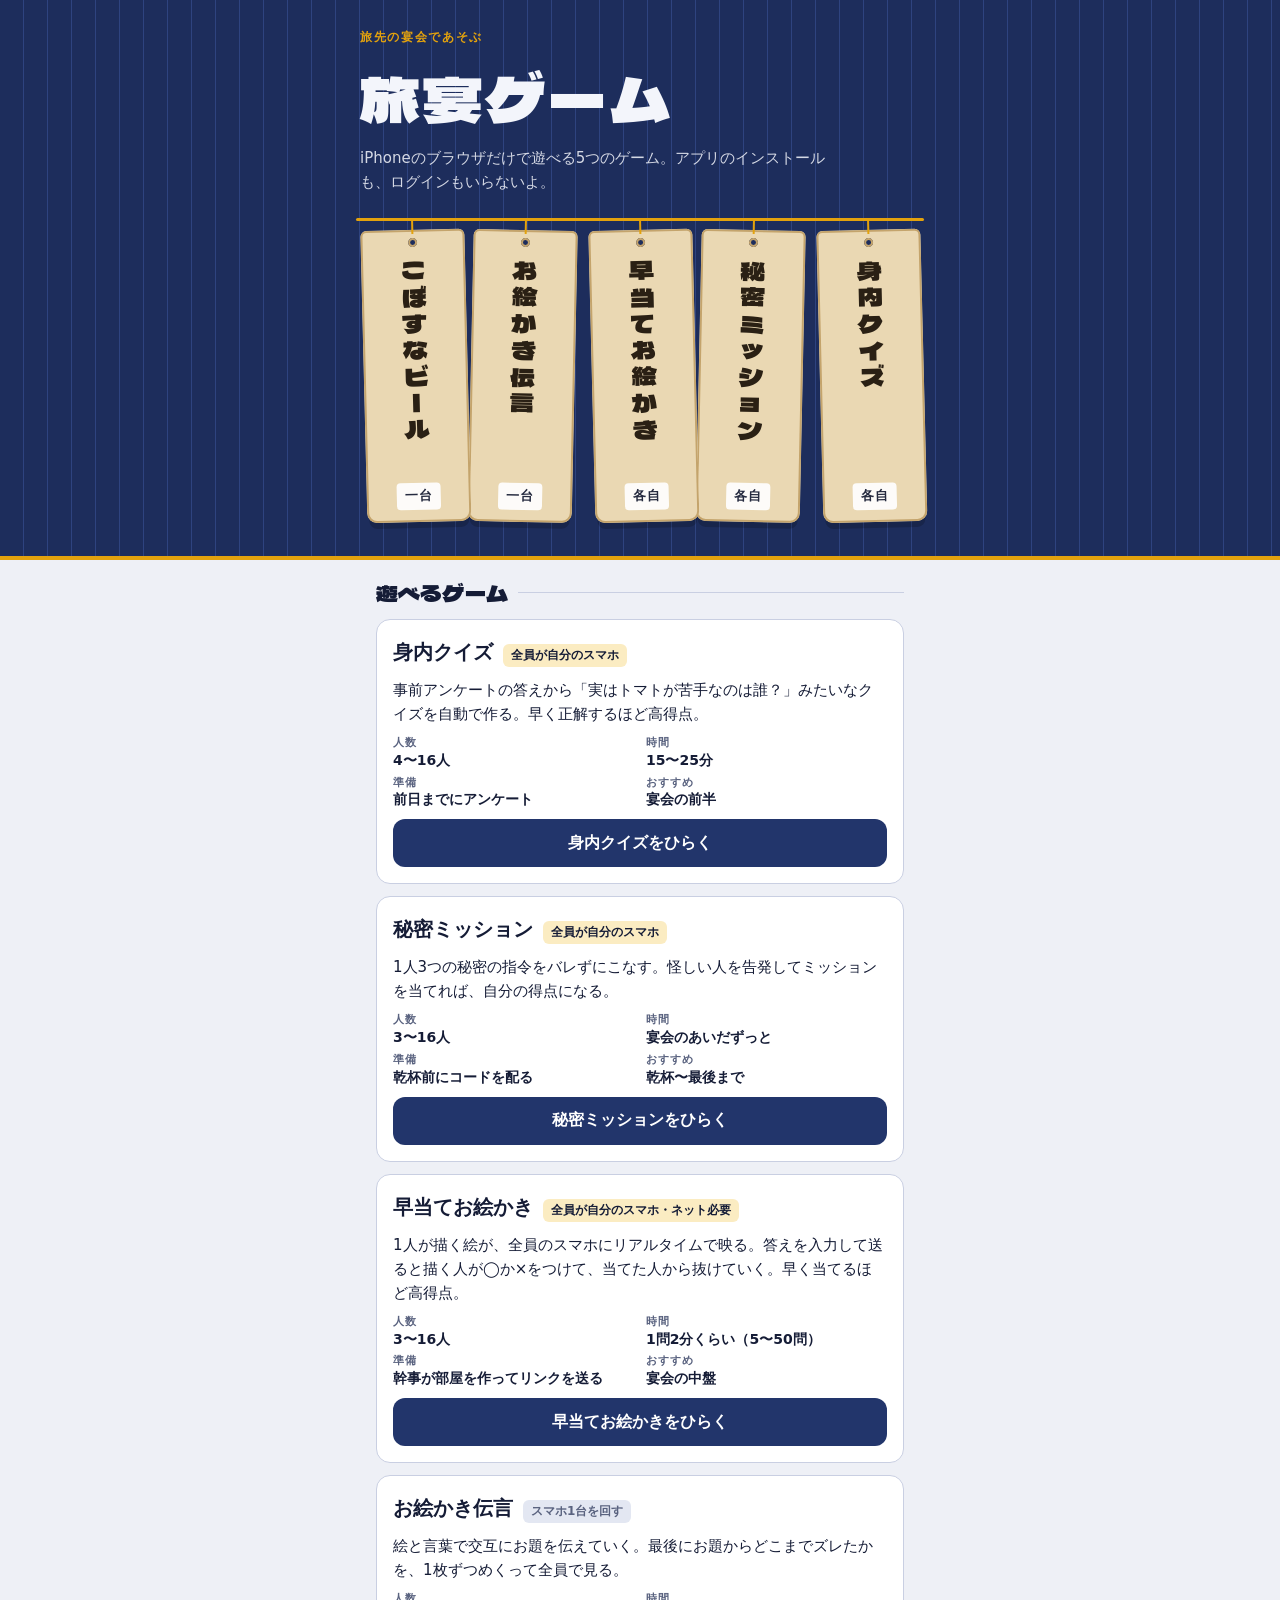
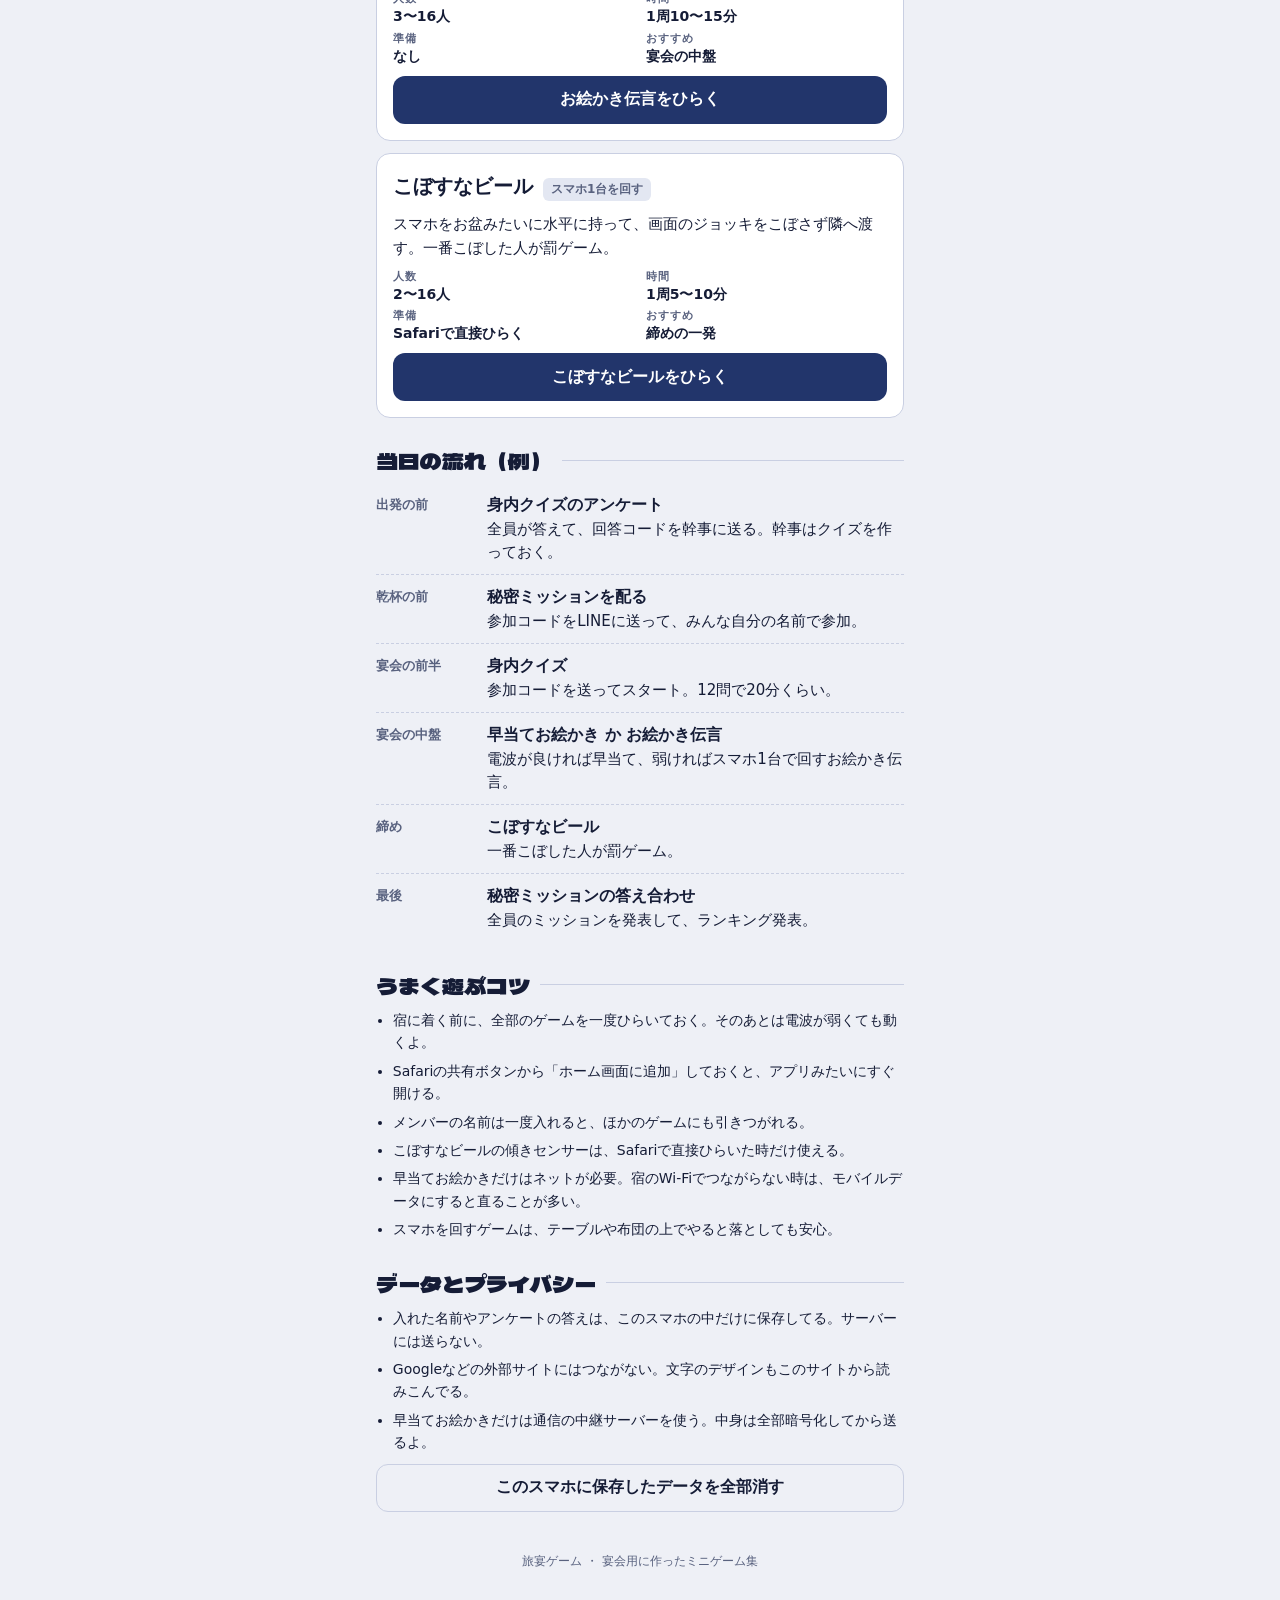
==== commit 0f323f42: "早当てお絵かき：問題数を5〜50問で直接決める（最初は10問）、お題を200個に Co-Authored-By: Claude Opus 5.5 <noreply@anthropic.com> Cla" ====
--- a/index.html
+++ b/index.html
@@ -249,7 +249,7 @@
         <article class="game">
           <div class="game-top"><h3>早当てお絵かき</h3><span class="kind each">全員が自分のスマホ・ネット必要</span></div>
           <p>1人が描く絵が、全員のスマホにリアルタイムで映る。答えを入力して送ると描く人が◯か×をつけて、当てた人から抜けていく。早く当てるほど高得点。</p>
-          <dl class="metas"><div><dt>人数</dt><dd>3〜16人</dd></div><div><dt>時間</dt><dd>1問2分くらい（最低5問）</dd></div><div><dt>準備</dt><dd>幹事が部屋を作ってリンクを送る</dd></div><div><dt>おすすめ</dt><dd>宴会の中盤</dd></div></dl>
+          <dl class="metas"><div><dt>人数</dt><dd>3〜16人</dd></div><div><dt>時間</dt><dd>1問2分くらい（5〜50問）</dd></div><div><dt>準備</dt><dd>幹事が部屋を作ってリンクを送る</dd></div><div><dt>おすすめ</dt><dd>宴会の中盤</dd></div></dl>
           <a class="btn primary" href="hayaate.html">早当てお絵かきをひらく</a>
         </article>
         <article class="game">
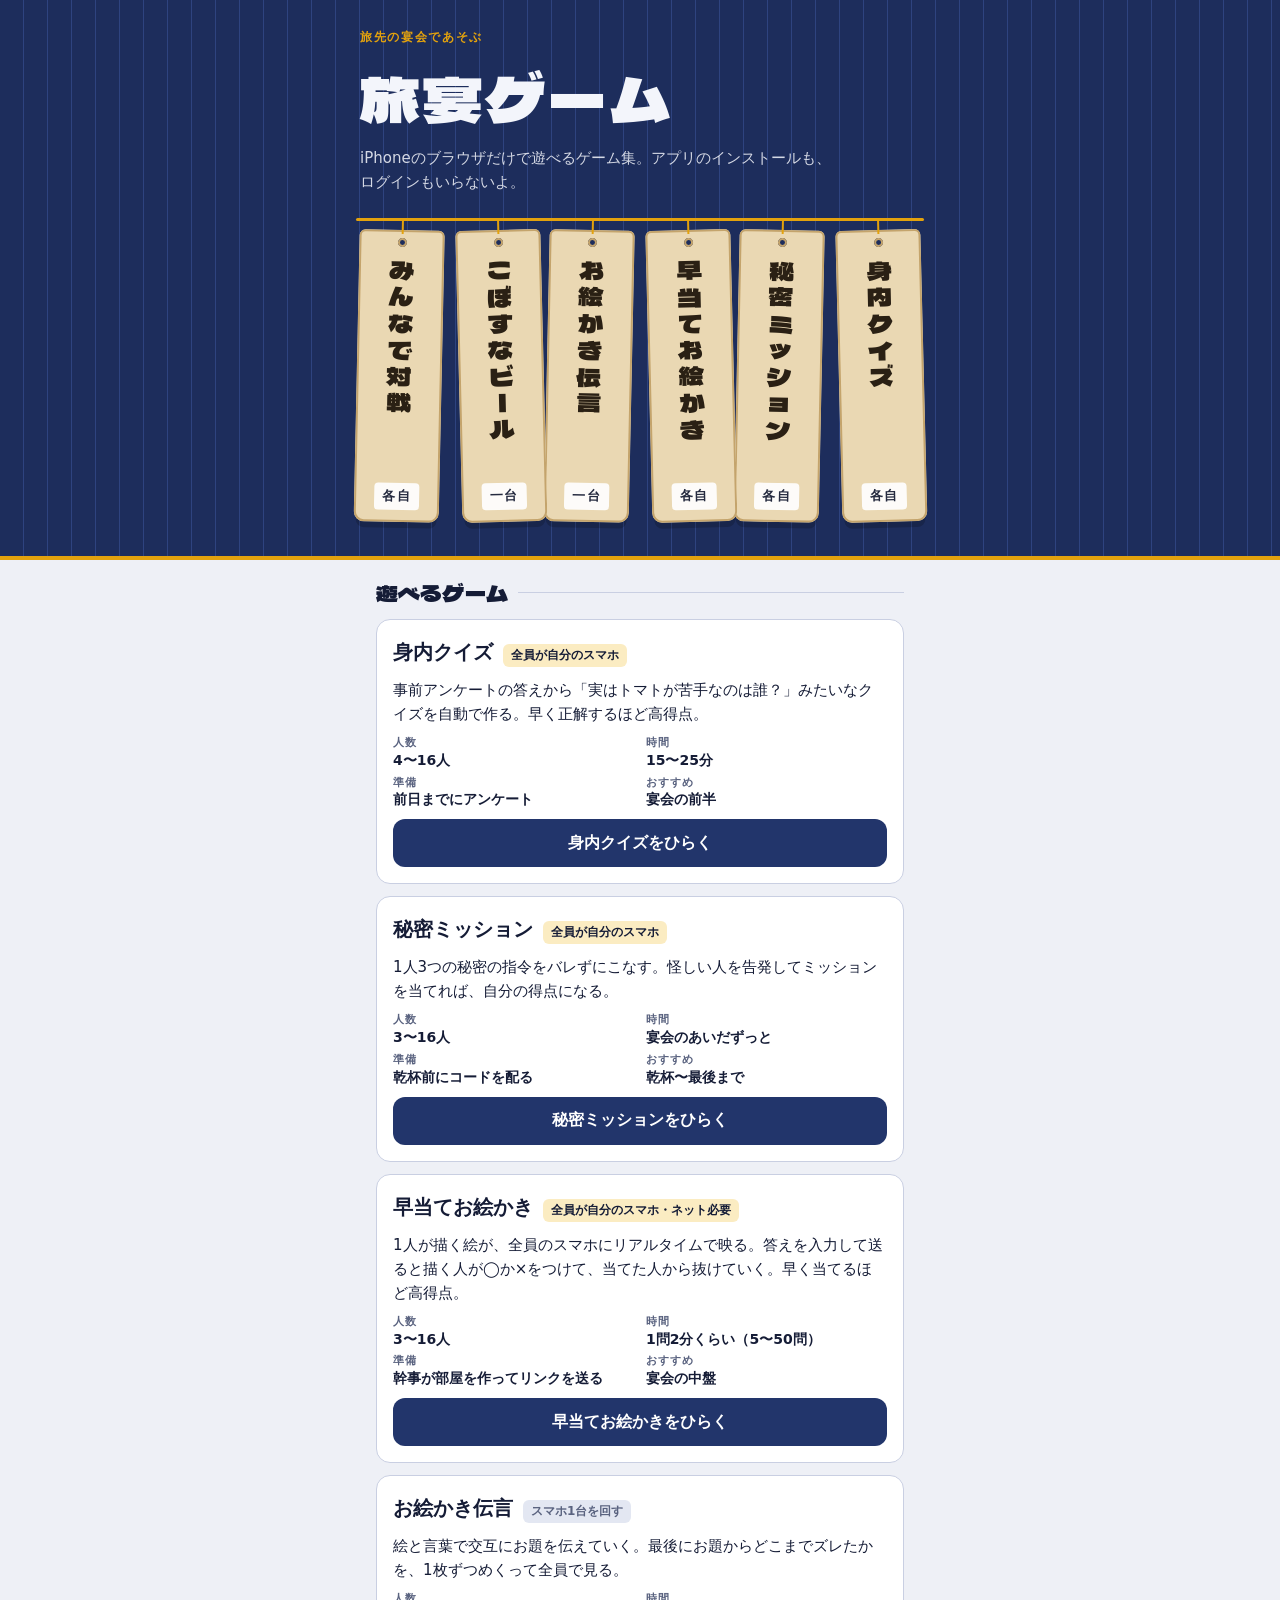
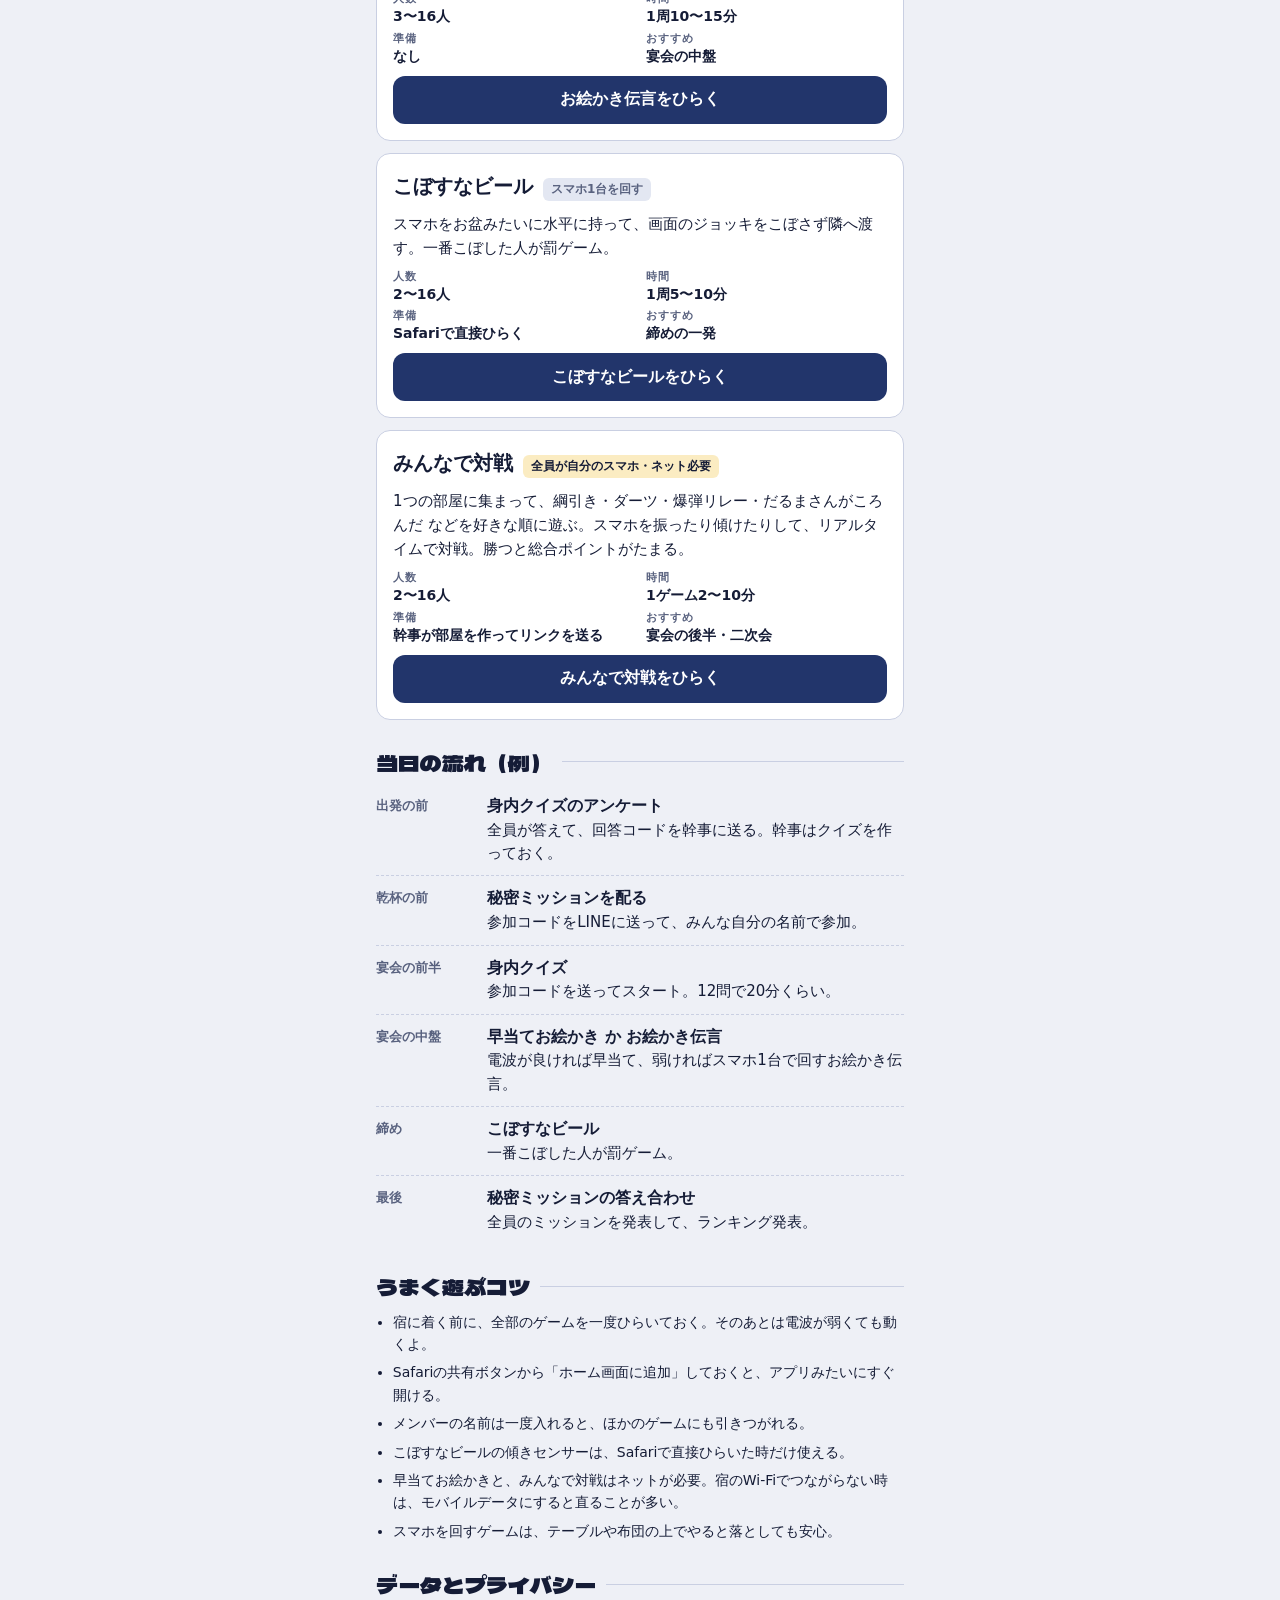
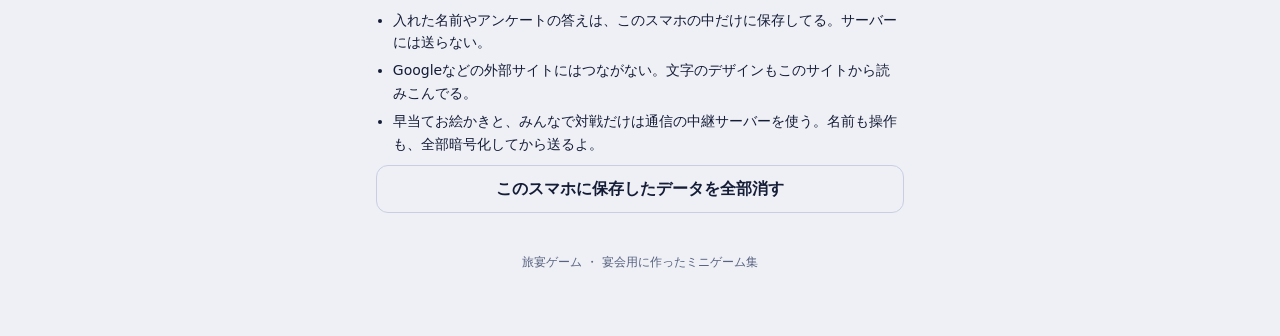
==== commit 347dbc46: "みんなで対戦を追加：綱引き・ダーツ・爆弾リレー・だるまさんがころんだ（暗号化通信・時計あわせ・総合ポイント） Co-Authored-By: Claude Opus 5.5 <noreply@anth" ====
--- a/index.html
+++ b/index.html
@@ -218,13 +218,14 @@
   <div class="board-inner">
     <p class="eyebrow">旅先の宴会であそぶ</p>
     <h1 class="title">旅宴ゲーム</h1>
-    <p class="lead m0">iPhoneのブラウザだけで遊べる5つのゲーム。アプリのインストールも、ログインもいらないよ。</p>
+    <p class="lead m0">iPhoneのブラウザだけで遊べるゲーム集。アプリのインストールも、ログインもいらないよ。</p>
     <nav class="menu" aria-label="ゲームのお品書き">
       <a class="fuda" href="quiz.html"><span class="fuda-name">身内クイズ</span><span class="fuda-price">各自</span></a>
       <a class="fuda" href="mission.html"><span class="fuda-name">秘密ミッション</span><span class="fuda-price">各自</span></a>
       <a class="fuda" href="hayaate.html"><span class="fuda-name">早当てお絵かき</span><span class="fuda-price">各自</span></a>
       <a class="fuda" href="oekaki.html"><span class="fuda-name">お絵かき伝言</span><span class="fuda-price">一台</span></a>
       <a class="fuda" href="beer.html"><span class="fuda-name">こぼすなビール</span><span class="fuda-price">一台</span></a>
+      <a class="fuda" href="party.html"><span class="fuda-name">みんなで対戦</span><span class="fuda-price">各自</span></a>
     </nav>
   </div>
 </header>
@@ -264,6 +265,12 @@
           <dl class="metas"><div><dt>人数</dt><dd>2〜16人</dd></div><div><dt>時間</dt><dd>1周5〜10分</dd></div><div><dt>準備</dt><dd>Safariで直接ひらく</dd></div><div><dt>おすすめ</dt><dd>締めの一発</dd></div></dl>
           <a class="btn primary" href="beer.html">こぼすなビールをひらく</a>
         </article>
+        <article class="game">
+          <div class="game-top"><h3>みんなで対戦</h3><span class="kind each">全員が自分のスマホ・ネット必要</span></div>
+          <p>1つの部屋に集まって、綱引き・ダーツ・爆弾リレー・だるまさんがころんだ などを好きな順に遊ぶ。スマホを振ったり傾けたりして、リアルタイムで対戦。勝つと総合ポイントがたまる。</p>
+          <dl class="metas"><div><dt>人数</dt><dd>2〜16人</dd></div><div><dt>時間</dt><dd>1ゲーム2〜10分</dd></div><div><dt>準備</dt><dd>幹事が部屋を作ってリンクを送る</dd></div><div><dt>おすすめ</dt><dd>宴会の後半・二次会</dd></div></dl>
+          <a class="btn primary" href="party.html">みんなで対戦をひらく</a>
+        </article>
       </div>
     </section>
 
@@ -286,7 +293,7 @@
         <li>Safariの共有ボタンから「ホーム画面に追加」しておくと、アプリみたいにすぐ開ける。</li>
         <li>メンバーの名前は一度入れると、ほかのゲームにも引きつがれる。</li>
         <li>こぼすなビールの傾きセンサーは、Safariで直接ひらいた時だけ使える。</li>
-        <li>早当てお絵かきだけはネットが必要。宿のWi-Fiでつながらない時は、モバイルデータにすると直ることが多い。</li>
+        <li>早当てお絵かきと、みんなで対戦はネットが必要。宿のWi-Fiでつながらない時は、モバイルデータにすると直ることが多い。</li>
         <li>スマホを回すゲームは、テーブルや布団の上でやると落としても安心。</li>
       </ul>
     </section>
@@ -295,7 +302,7 @@
       <ul class="tips">
         <li>入れた名前やアンケートの答えは、このスマホの中だけに保存してる。サーバーには送らない。</li>
         <li>Googleなどの外部サイトにはつながない。文字のデザインもこのサイトから読みこんでる。</li>
-        <li>早当てお絵かきだけは通信の中継サーバーを使う。中身は全部暗号化してから送るよ。</li>
+        <li>早当てお絵かきと、みんなで対戦だけは通信の中継サーバーを使う。名前も操作も、全部暗号化してから送るよ。</li>
       </ul>
       <button class="btn wide ghost" id="wipeBtn" type="button">このスマホに保存したデータを全部消す</button>
     </section>
@@ -514,6 +521,7 @@
     get on() { return on; },
     set on(v) { on = !!v; store.set('tabi.sound', on); },
     unlock() { ac(); },
+    tone, noise,
     tick() { tone(880, 0.05, 'square', 0.05); },
     pop() { tone(660, 0.07, 'triangle', 0.12); },
     ding() { tone(988, 0.14, 'sine', 0.2); tone(1319, 0.28, 'sine', 0.16, 0.11); },
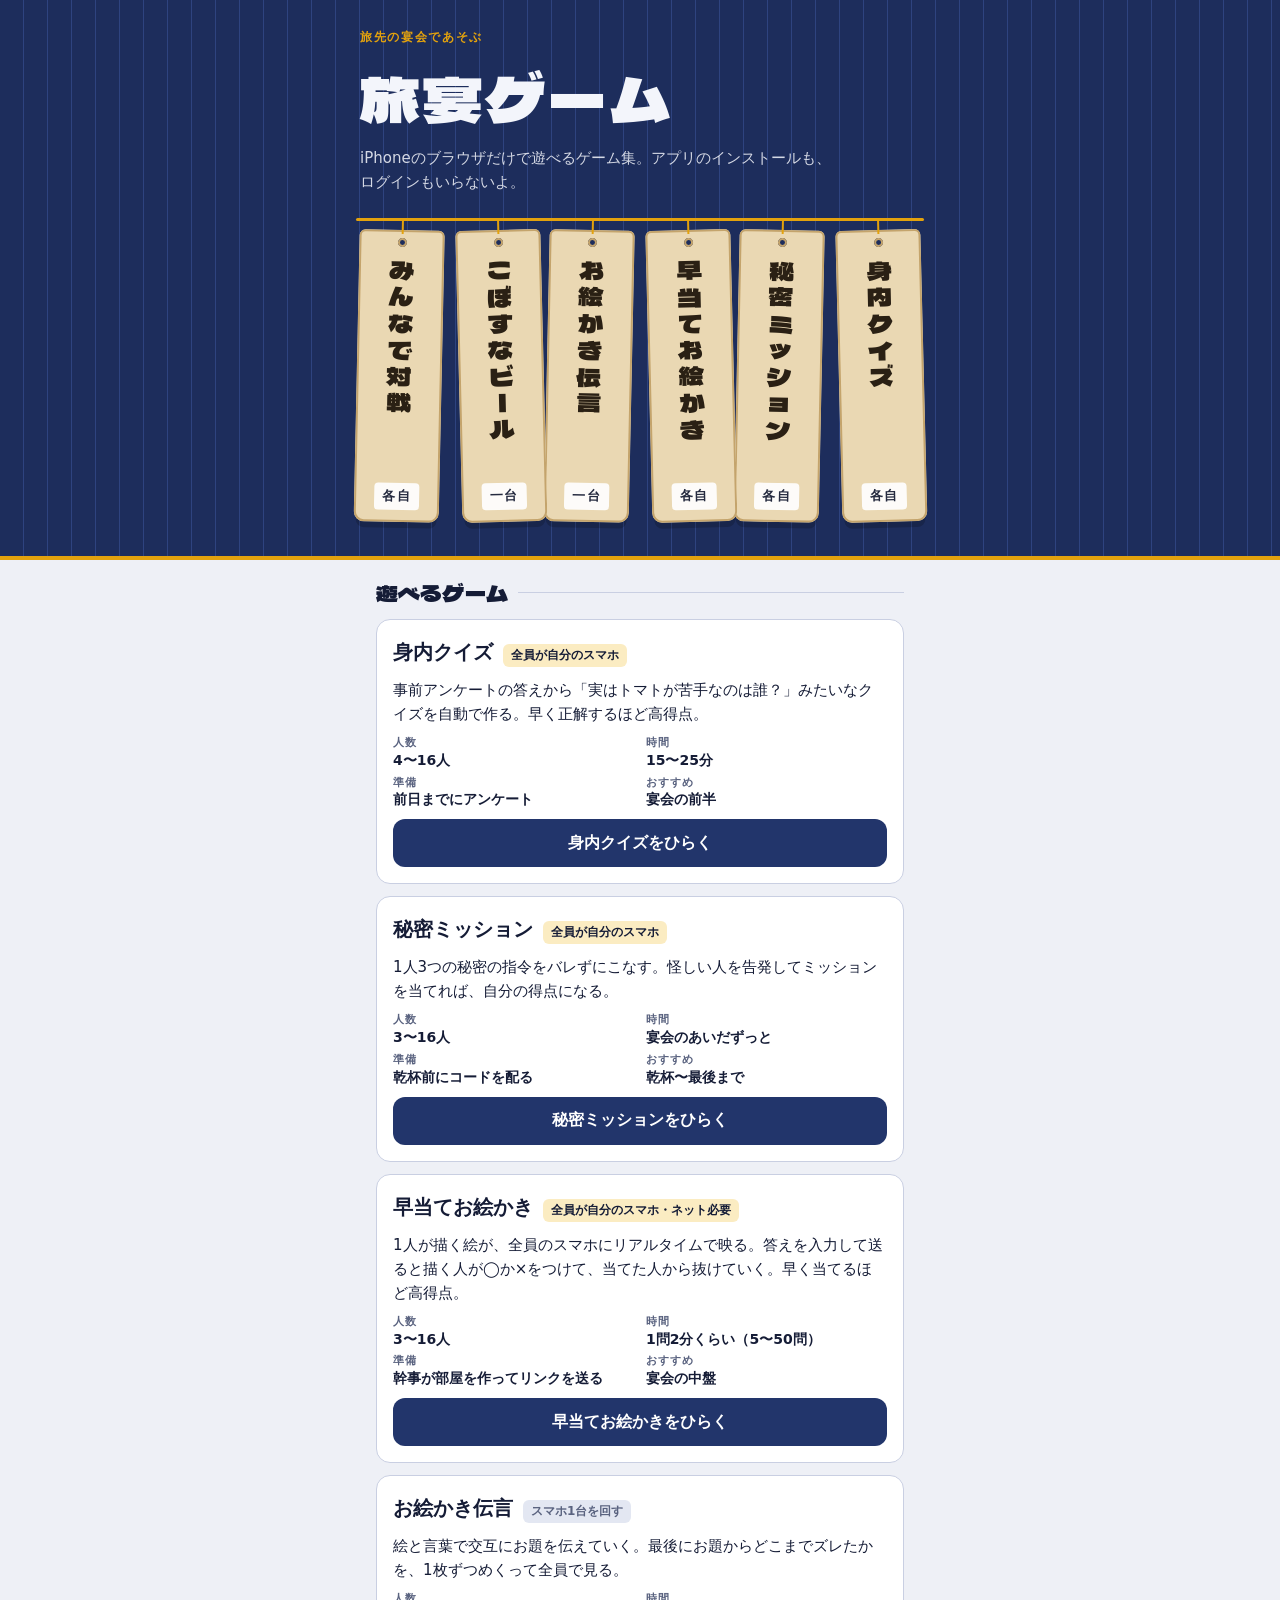
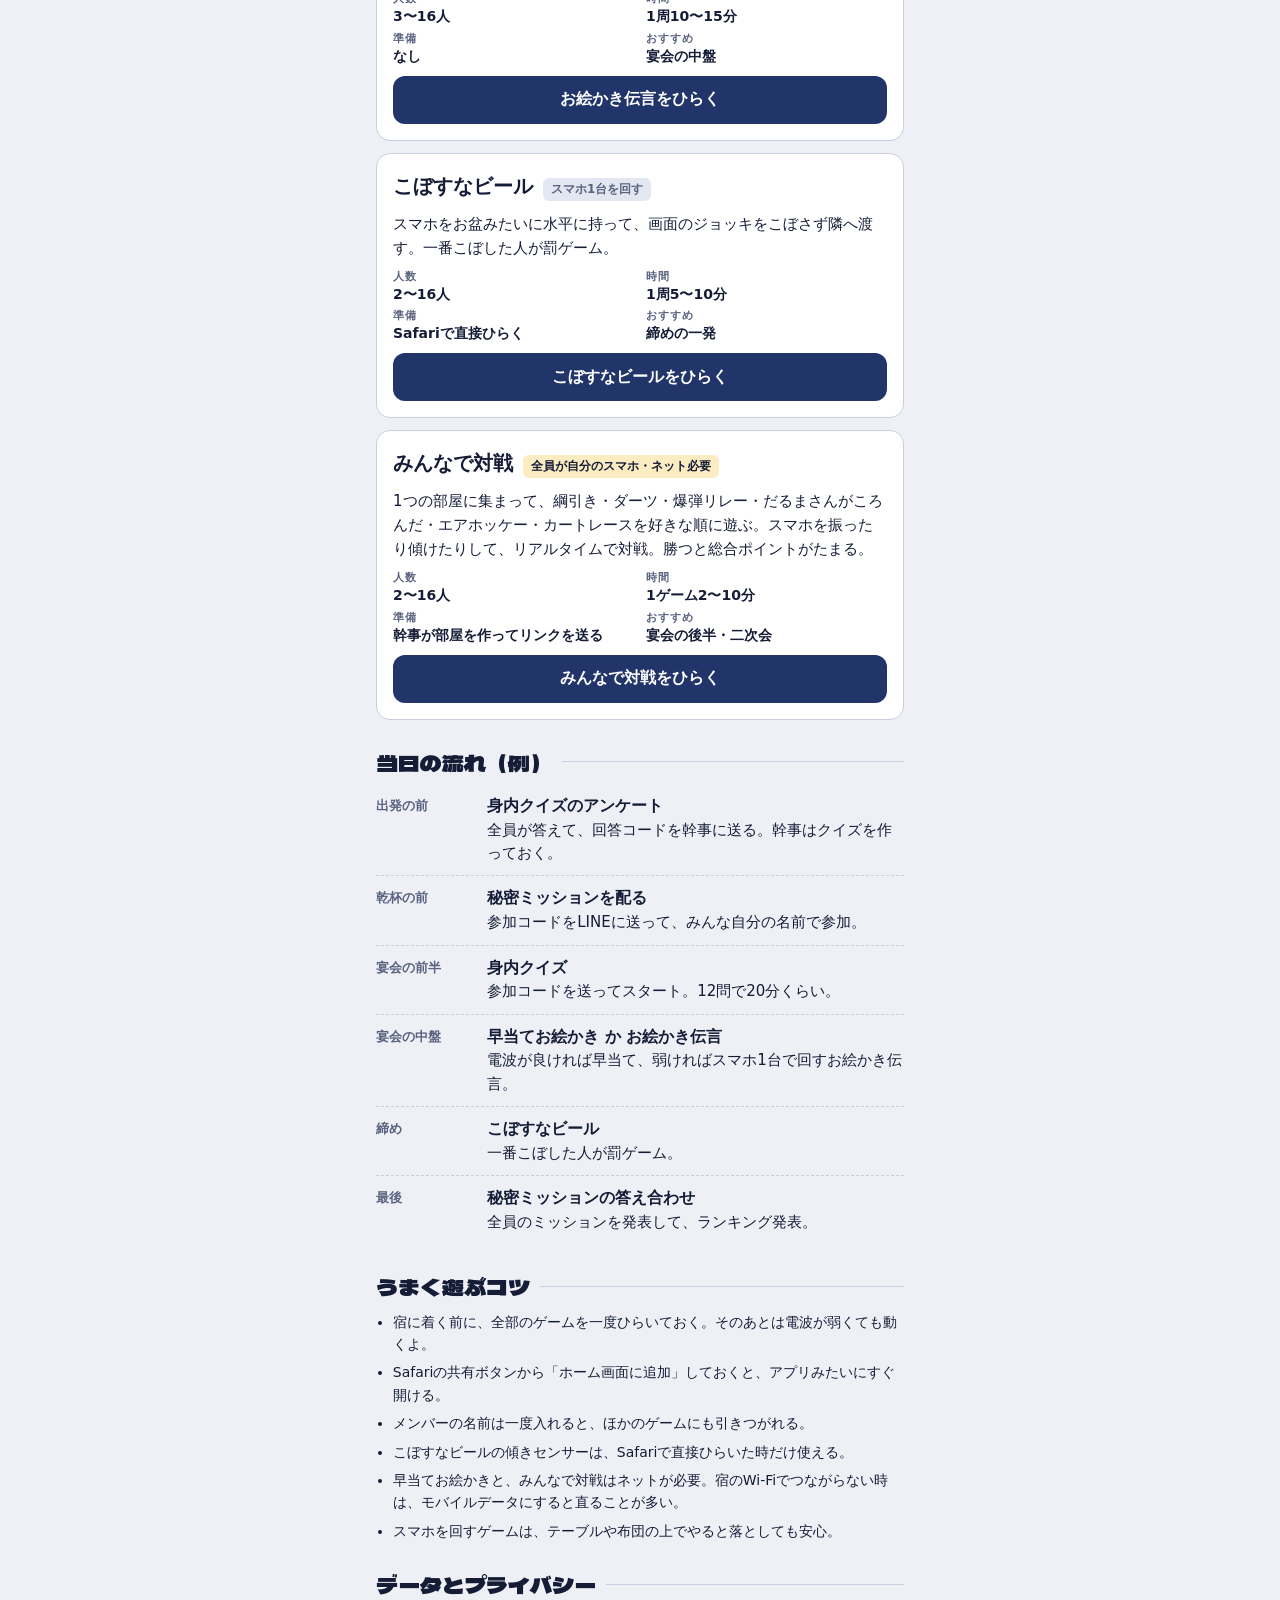
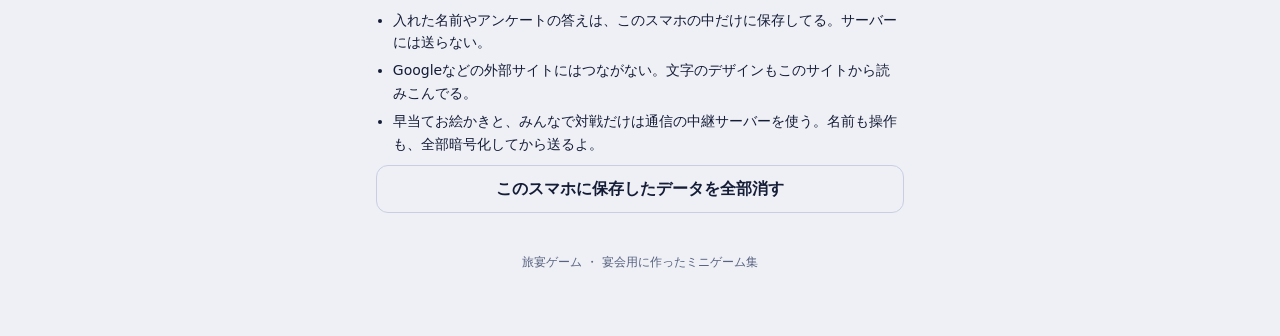
==== commit 8e5f8a56: "みんなで対戦にエアホッケー（2台くっつけモード付き）とカートレース（WebGLの疑似3D）を追加 Co-Authored-By: Claude Opus 5.5 <noreply@anthropic." ====
--- a/index.html
+++ b/index.html
@@ -267,7 +267,7 @@
         </article>
         <article class="game">
           <div class="game-top"><h3>みんなで対戦</h3><span class="kind each">全員が自分のスマホ・ネット必要</span></div>
-          <p>1つの部屋に集まって、綱引き・ダーツ・爆弾リレー・だるまさんがころんだ などを好きな順に遊ぶ。スマホを振ったり傾けたりして、リアルタイムで対戦。勝つと総合ポイントがたまる。</p>
+          <p>1つの部屋に集まって、綱引き・ダーツ・爆弾リレー・だるまさんがころんだ・エアホッケー・カートレースを好きな順に遊ぶ。スマホを振ったり傾けたりして、リアルタイムで対戦。勝つと総合ポイントがたまる。</p>
           <dl class="metas"><div><dt>人数</dt><dd>2〜16人</dd></div><div><dt>時間</dt><dd>1ゲーム2〜10分</dd></div><div><dt>準備</dt><dd>幹事が部屋を作ってリンクを送る</dd></div><div><dt>おすすめ</dt><dd>宴会の後半・二次会</dd></div></dl>
           <a class="btn primary" href="party.html">みんなで対戦をひらく</a>
         </article>
